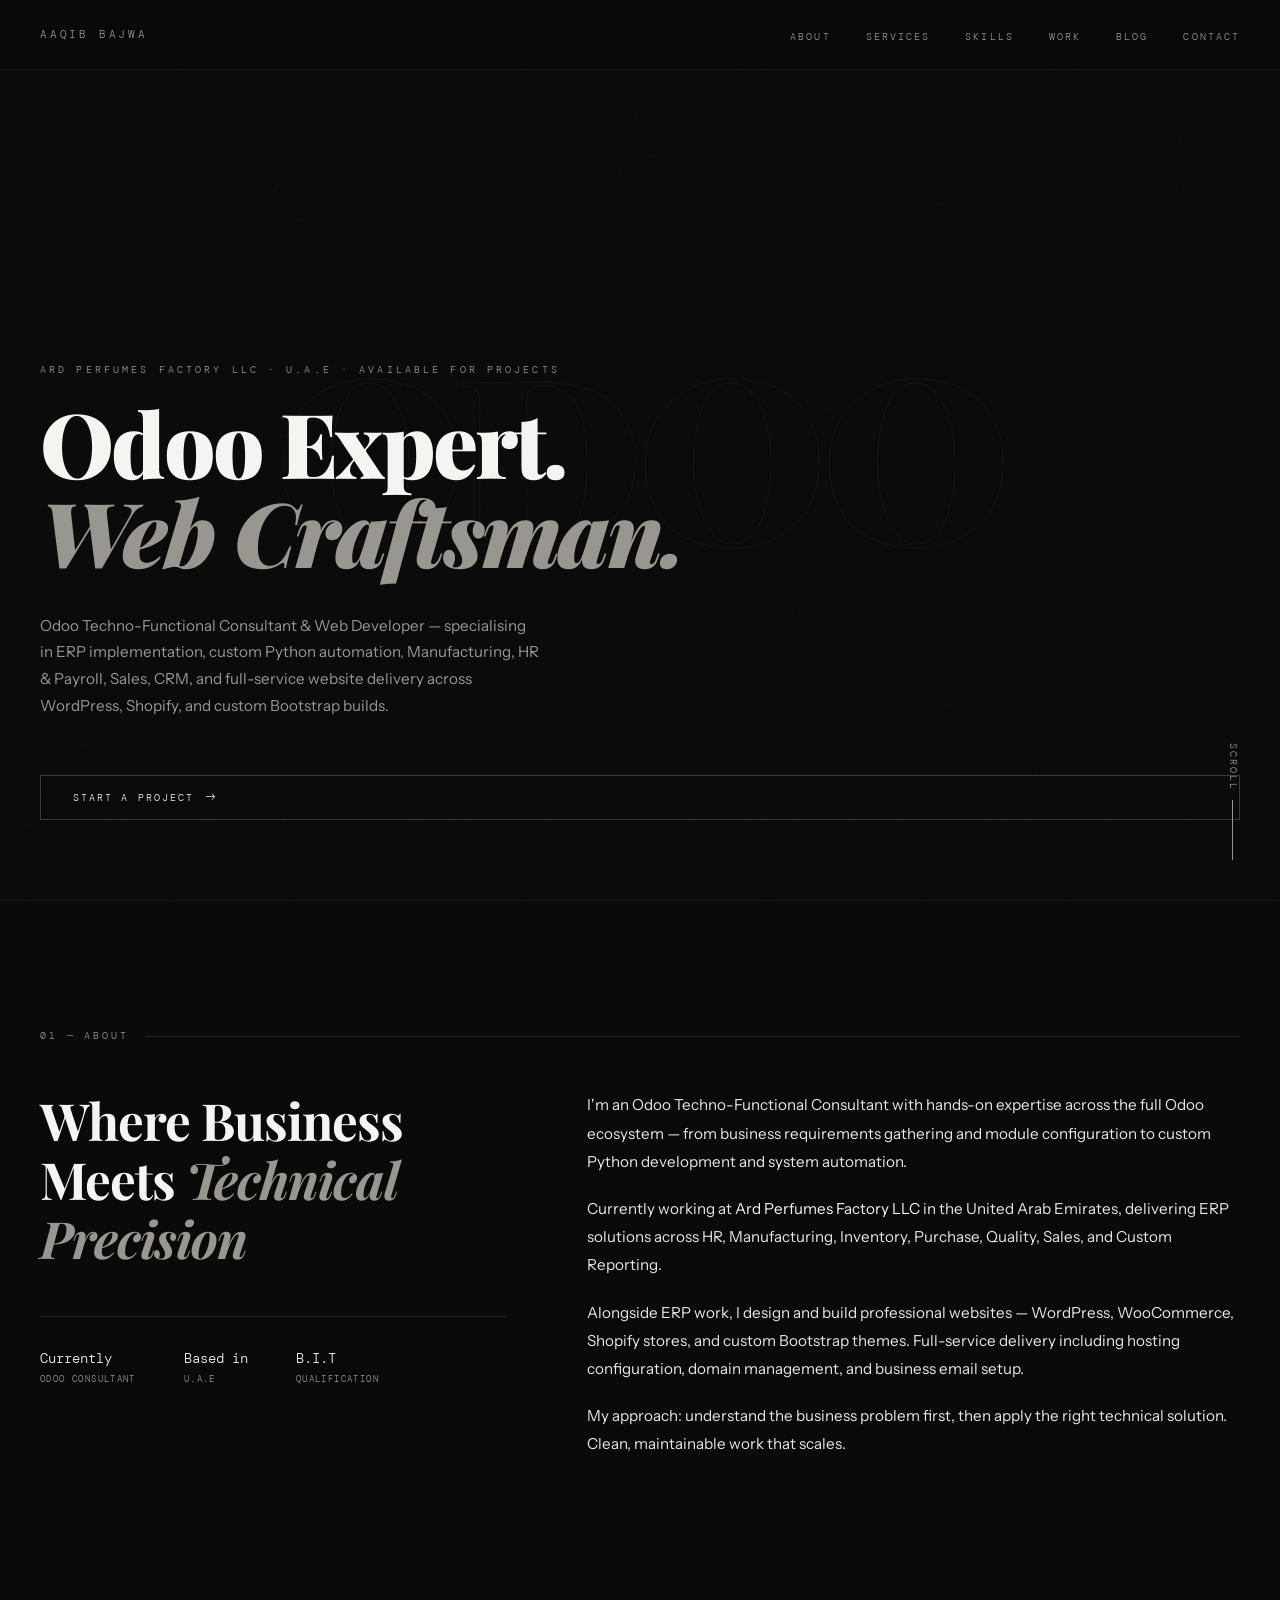
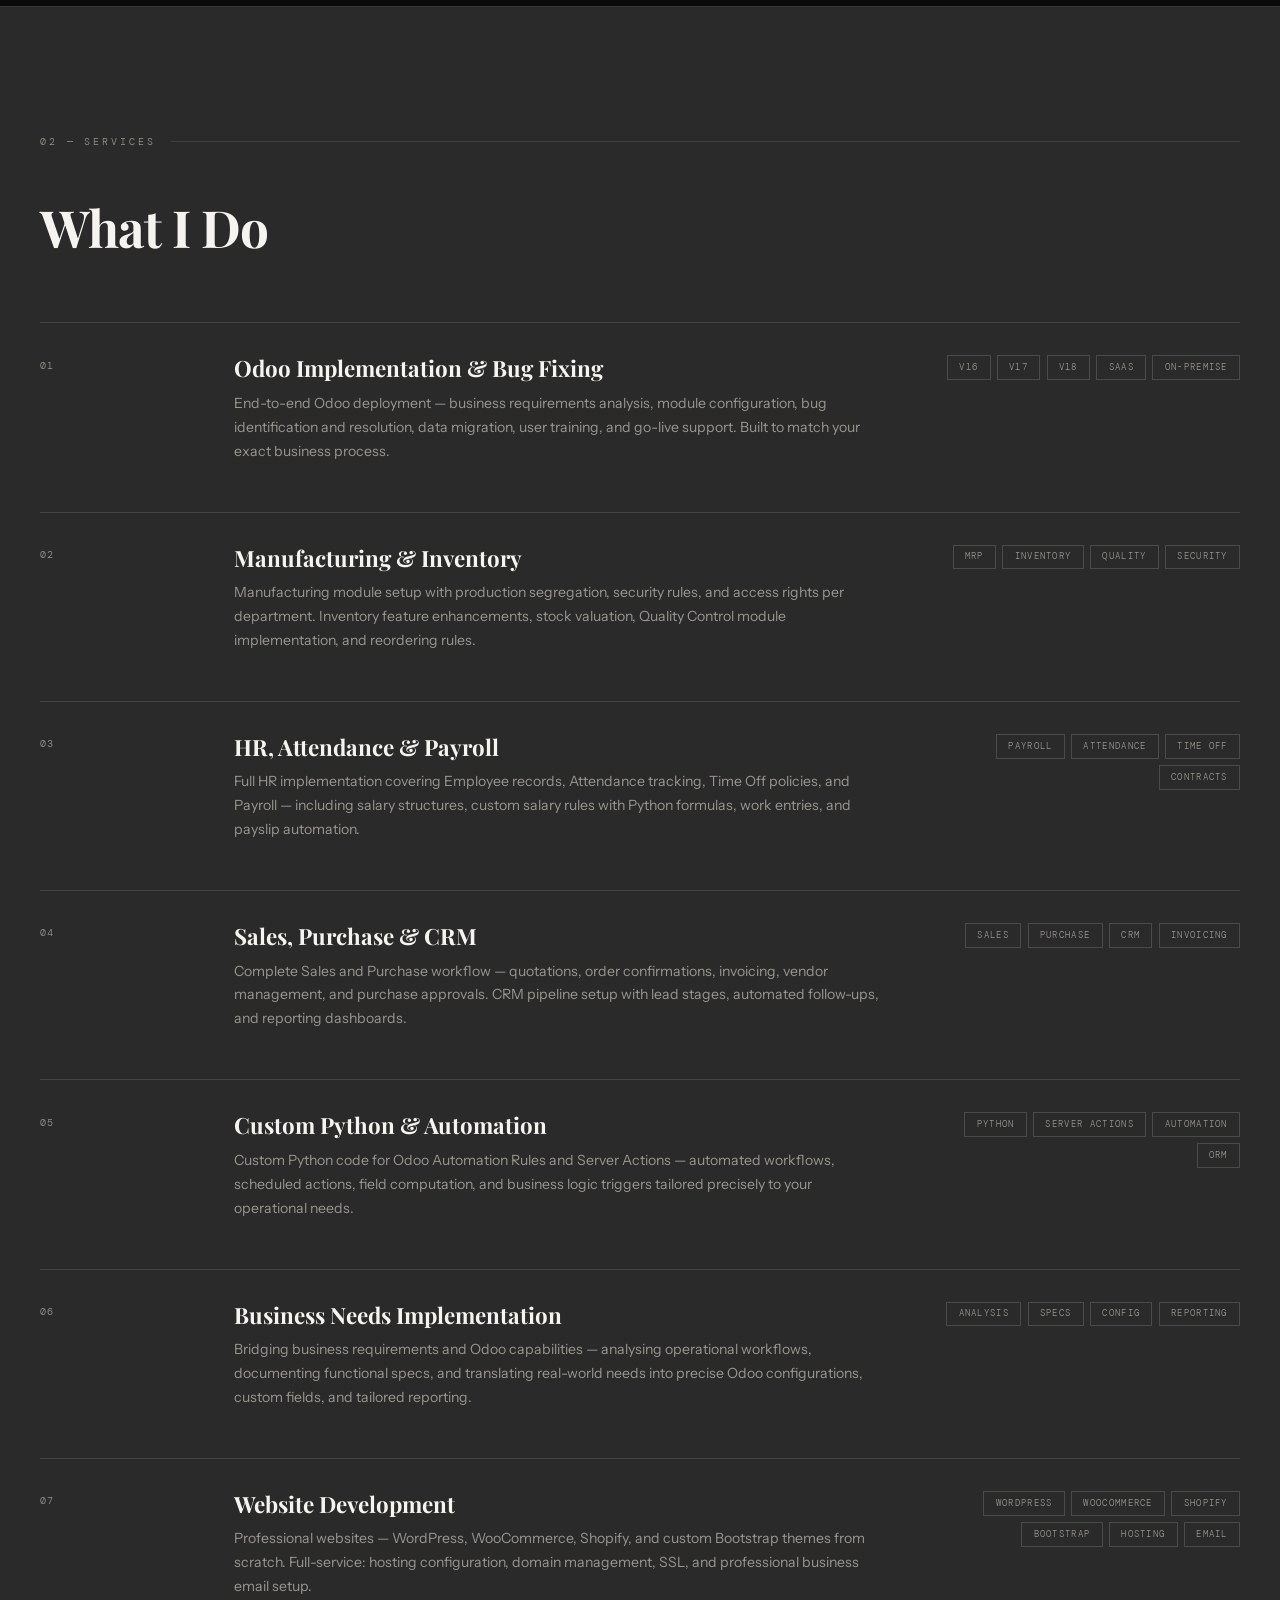
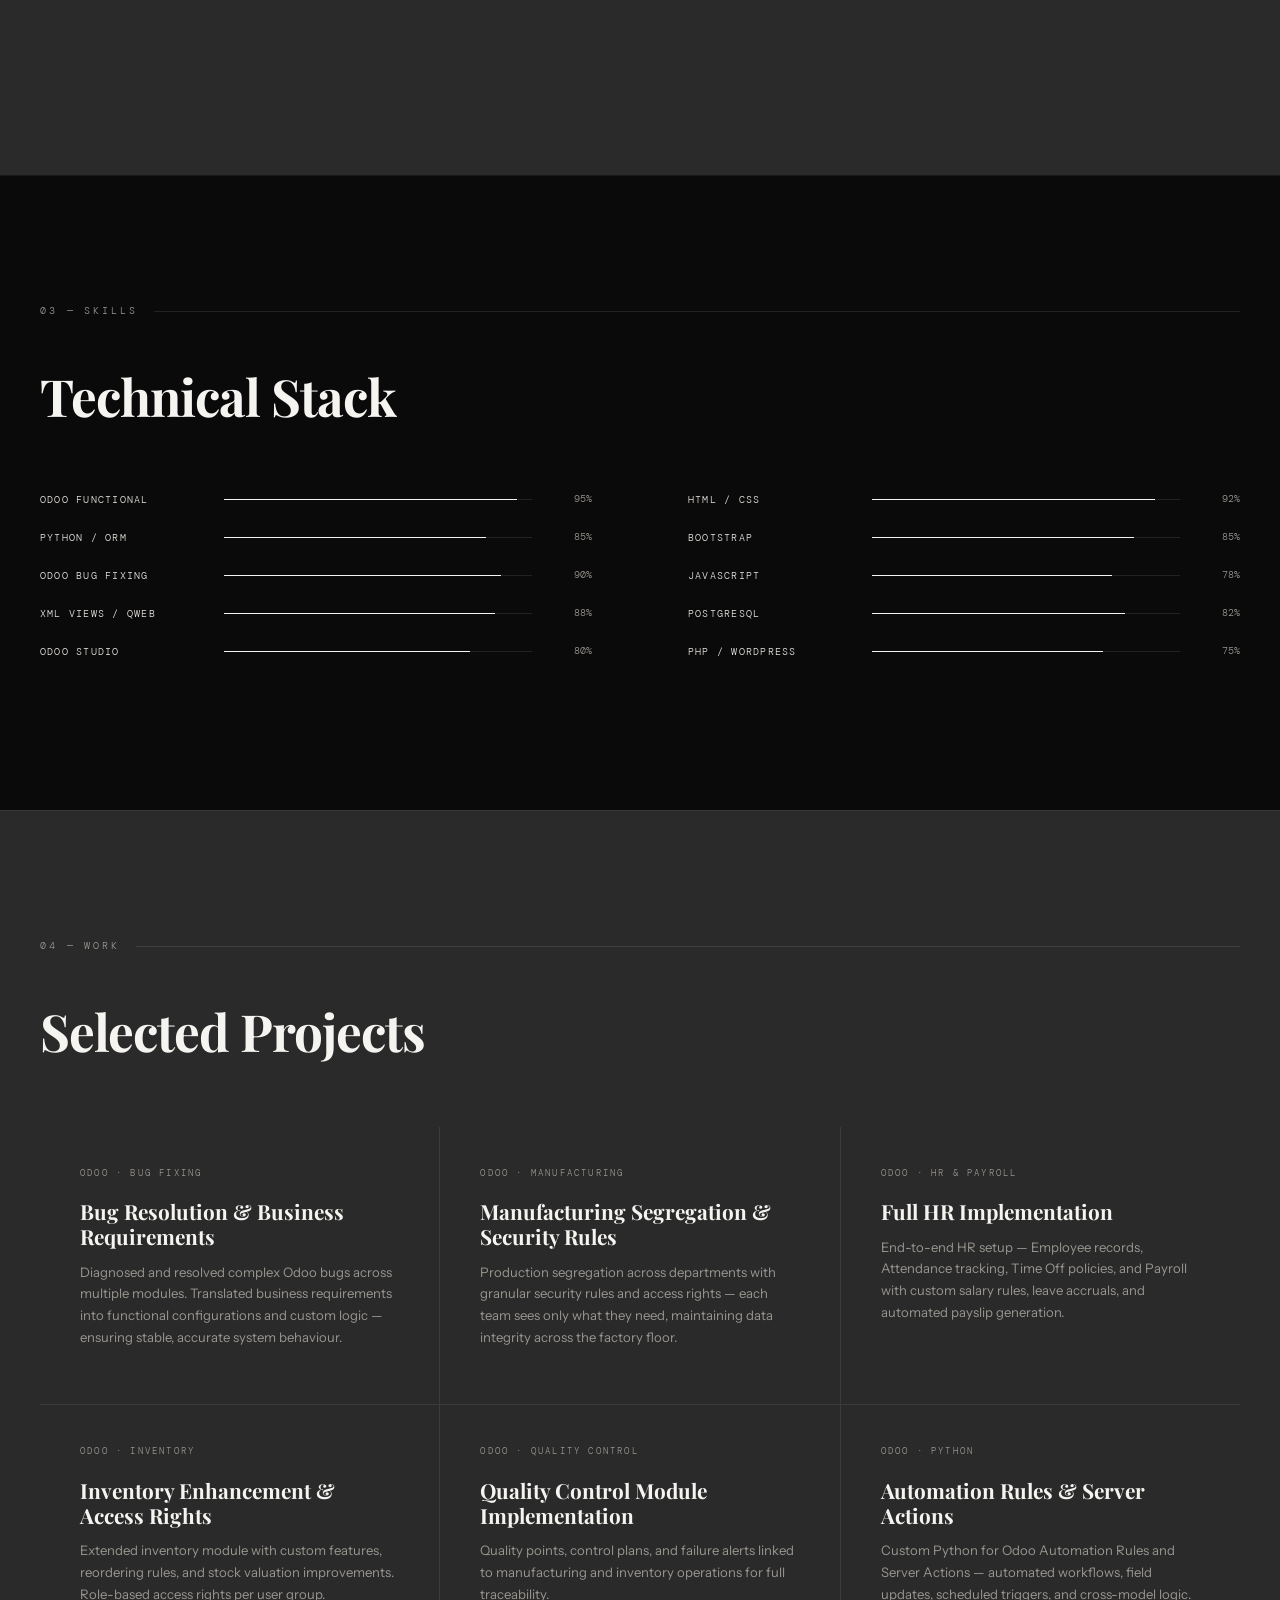
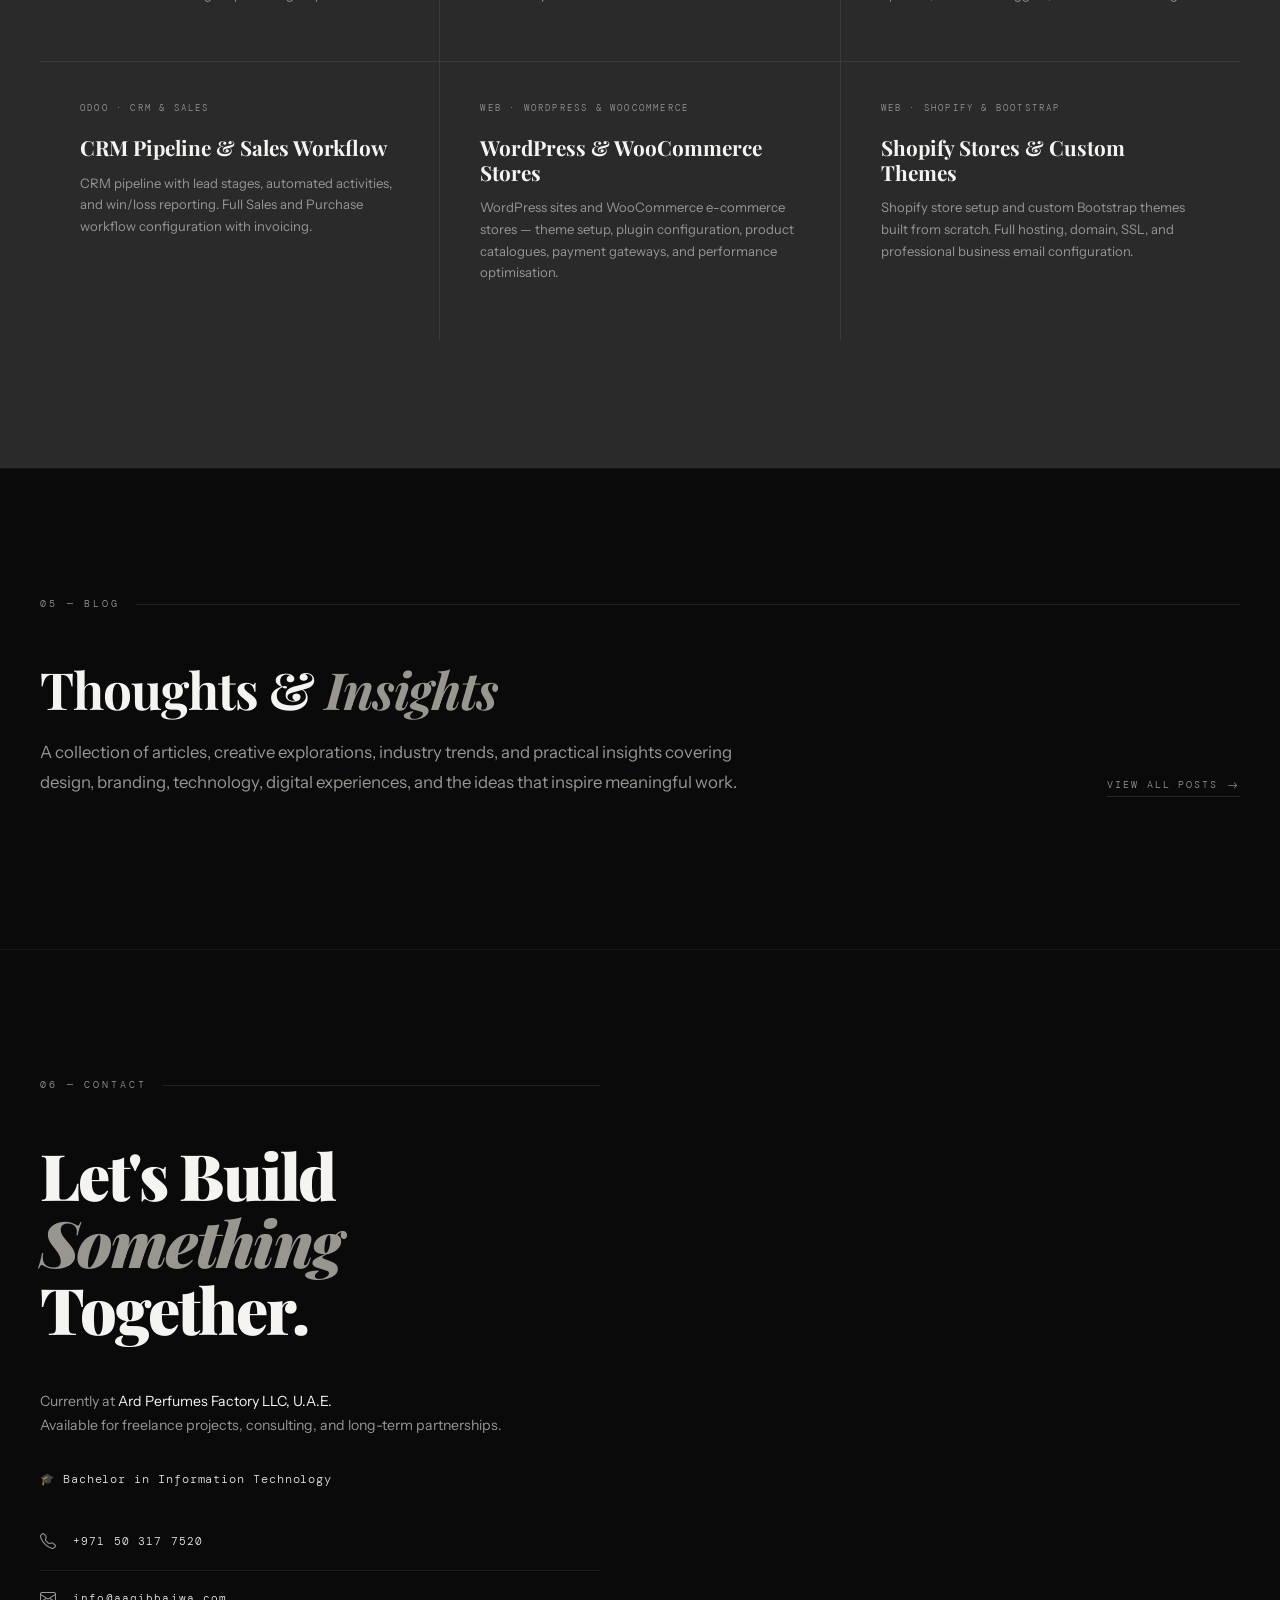
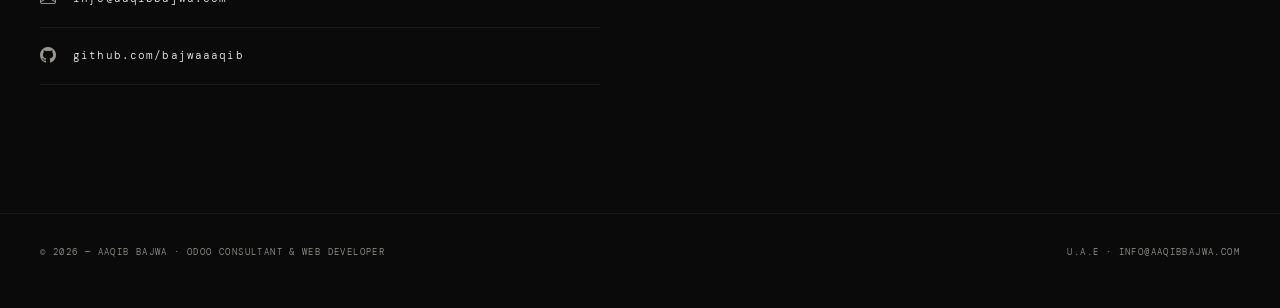
==== index.html @ cd893e42 "Update index.html" ====
<!DOCTYPE html>
<html lang="en">
<head>
  <meta charset="UTF-8" />
  <meta name="viewport" content="width=device-width, initial-scale=1.0"/>
  <title>Aaqib Bajwa — Odoo Consultant & Web Developer</title>
  <link href="https://cdn.jsdelivr.net/npm/bootstrap@5.3.2/dist/css/bootstrap.min.css" rel="stylesheet"/>
  <link href="https://fonts.googleapis.com/css2?family=Playfair+Display:ital,wght@0,400;0,700;0,900;1,400&family=DM+Mono:wght@300;400;500&family=Instrument+Sans:wght@300;400;500&display=swap" rel="stylesheet"/>
  <link href="https://cdn.jsdelivr.net/npm/bootstrap-icons@1.11.3/font/bootstrap-icons.min.css" rel="stylesheet"/>
  <style>
    :root {
      --black: #0a0a0a;
      --white: #f5f4f0;
      --gray-soft: #e8e6e1;
      --gray-mid: #999690;
      --gray-dark: #2a2a2a;
    }
    * { margin: 0; padding: 0; box-sizing: border-box; }
    html { scroll-behavior: smooth; }
    body {
      background-color: var(--black);
      color: var(--white);
      font-family: 'Instrument Sans', sans-serif;
      font-weight: 300;
      overflow-x: hidden;
    }
    body::before {
      content: '';
      position: fixed;
      inset: 0;
      background-image: url("data:image/svg+xml,%3Csvg viewBox='0 0 200 200' xmlns='http://www.w3.org/2000/svg'%3E%3Cfilter id='n'%3E%3CfeTurbulence type='fractalNoise' baseFrequency='0.9' numOctaves='4' stitchTiles='stitch'/%3E%3C/filter%3E%3Crect width='100%25' height='100%25' filter='url(%23n)' opacity='0.04'/%3E%3C/svg%3E");
      pointer-events: none;
      z-index: 0;
      opacity: 0.5;
    }

    /* NAV */
    nav {
      position: fixed; top: 0; left: 0; right: 0;
      z-index: 100;
      padding: 1.4rem 2.5rem;
      display: flex; justify-content: space-between; align-items: center;
      border-bottom: 1px solid rgba(255,255,255,0.06);
      background: rgba(10,10,10,0.88);
      backdrop-filter: blur(12px);
    }
    .nav-logo {
      font-family: 'DM Mono', monospace;
      font-size: 0.7rem; letter-spacing: 0.25em; text-transform: uppercase;
      color: var(--gray-mid); text-decoration: none;
    }
    .nav-links a {
      font-family: 'DM Mono', monospace;
      font-size: 0.65rem; letter-spacing: 0.2em; text-transform: uppercase;
      color: var(--gray-mid); text-decoration: none;
      margin-left: 2rem; transition: color 0.2s;
    }
    .nav-links a:hover { color: var(--white); }

    /* HERO */
    #hero {
      min-height: 100vh;
      display: flex; flex-direction: column; justify-content: flex-end;
      padding: 0 2.5rem 5rem;
      position: relative; overflow: hidden;
    }
    .hero-bg-text {
      position: absolute; top: 50%; left: 50%;
      transform: translate(-50%, -50%);
      font-family: 'Playfair Display', serif;
      font-size: clamp(8rem, 18vw, 22rem); font-weight: 900;
      color: transparent;
      -webkit-text-stroke: 1px rgba(255,255,255,0.04);
      white-space: nowrap; pointer-events: none; user-select: none;
      letter-spacing: -0.03em;
    }
    .hero-tag {
      font-family: 'DM Mono', monospace;
      font-size: 0.65rem; letter-spacing: 0.3em; text-transform: uppercase;
      color: var(--gray-mid); margin-bottom: 1.2rem;
      animation: fadeUp 0.8s ease both; animation-delay: 0.2s;
    }
    .hero-title {
      font-family: 'Playfair Display', serif;
      font-size: clamp(3rem, 7vw, 7rem); font-weight: 900;
      line-height: 1.0; letter-spacing: -0.03em; color: var(--white);
      animation: fadeUp 0.9s ease both; animation-delay: 0.35s;
    }
    .hero-title em { font-style: italic; color: var(--gray-mid); }
    .hero-sub {
      max-width: 500px; font-size: 0.95rem; font-weight: 300;
      line-height: 1.75; color: var(--gray-mid); margin-top: 1.8rem;
      animation: fadeUp 1s ease both; animation-delay: 0.5s;
    }
    .hero-cta {
      display: inline-flex; align-items: center; gap: 0.7rem;
      margin-top: 2.5rem; padding: 0.85rem 2rem;
      border: 1px solid rgba(255,255,255,0.2); color: var(--white);
      font-family: 'DM Mono', monospace;
      font-size: 0.65rem; letter-spacing: 0.2em; text-transform: uppercase;
      text-decoration: none; transition: background 0.25s, border-color 0.25s;
      animation: fadeUp 1.1s ease both; animation-delay: 0.65s;
    }
    .hero-cta:hover { background: var(--white); color: var(--black); border-color: var(--white); }
    .hero-scroll {
      position: absolute; bottom: 2.5rem; right: 2.5rem;
      font-family: 'DM Mono', monospace;
      font-size: 0.6rem; letter-spacing: 0.2em; text-transform: uppercase;
      color: var(--gray-mid); writing-mode: vertical-rl;
      display: flex; align-items: center; gap: 0.6rem;
    }
    .hero-scroll::after {
      content: ''; display: block; width: 1px; height: 60px;
      background: var(--gray-mid);
    }

    /* SECTIONS */
    section { position: relative; z-index: 1; }
    .section-label {
      font-family: 'DM Mono', monospace;
      font-size: 0.6rem; letter-spacing: 0.3em; text-transform: uppercase;
      color: var(--gray-mid); margin-bottom: 3rem;
      display: flex; align-items: center; gap: 1rem;
    }
    .section-label::after {
      content: ''; flex: 1; height: 1px;
      background: rgba(255,255,255,0.1);
    }

    /* ABOUT */
    #about { padding: 8rem 2.5rem; border-top: 1px solid rgba(255,255,255,0.06); }
    .about-grid {
      display: grid; grid-template-columns: 1fr 1.4fr;
      gap: 5rem; align-items: start;
    }
    .about-headline {
      font-family: 'Playfair Display', serif;
      font-size: clamp(2rem, 4vw, 3.5rem); font-weight: 700;
      line-height: 1.15; letter-spacing: -0.02em;
    }
    .about-headline em { font-style: italic; color: var(--gray-mid); }
    .about-body p {
      font-size: 0.95rem; line-height: 1.85;
      color: var(--gray-soft); margin-bottom: 1.2rem;
    }
    .stat-row {
      display: flex; gap: 3rem; margin-top: 3rem;
      padding-top: 2rem; border-top: 1px solid rgba(255,255,255,0.1);
    }
    .stat-item span:first-child {
      font-family: 'DM Mono', monospace;
      font-size: 0.85rem; display: block; line-height: 1.4;
      color: var(--white);
    }
    .stat-item span:last-child {
      font-family: 'DM Mono', monospace;
      font-size: 0.58rem; letter-spacing: 0.15em; text-transform: uppercase;
      color: var(--gray-mid); margin-top: 0.3rem; display: block;
    }

    /* SERVICES */
    #services {
      padding: 8rem 2.5rem; background: var(--gray-dark);
      border-top: 1px solid rgba(255,255,255,0.06);
    }
    .section-heading {
      font-family: 'Playfair Display', serif;
      font-size: clamp(2rem, 4vw, 3.2rem); font-weight: 700;
      margin-bottom: 4rem; letter-spacing: -0.02em;
    }
    .service-card {
      border-top: 1px solid rgba(255,255,255,0.12);
      padding: 2rem 0;
      display: grid; grid-template-columns: 0.5fr 2fr 1fr;
      gap: 2rem; align-items: start;
      transition: all 0.25s; cursor: default;
    }
    .service-card:hover {
      background: rgba(255,255,255,0.03);
      padding-left: 1rem; padding-right: 1rem;
      margin-left: -1rem; margin-right: -1rem;
    }
    .service-num {
      font-family: 'DM Mono', monospace;
      font-size: 0.65rem; color: var(--gray-mid);
      letter-spacing: 0.1em; padding-top: 0.15rem;
    }
    .service-title {
      font-family: 'Playfair Display', serif;
      font-size: 1.4rem; font-weight: 700; margin-bottom: 0.6rem;
    }
    .service-desc { font-size: 0.88rem; line-height: 1.7; color: var(--gray-mid); }
    .service-tags { display: flex; flex-wrap: wrap; gap: 0.4rem; justify-content: flex-end; }
    .tag {
      font-family: 'DM Mono', monospace;
      font-size: 0.55rem; letter-spacing: 0.15em; text-transform: uppercase;
      padding: 0.3rem 0.7rem; border: 1px solid rgba(255,255,255,0.15);
      color: var(--gray-mid);
    }

    /* SKILLS */
    #skills { padding: 8rem 2.5rem; border-top: 1px solid rgba(255,255,255,0.06); }
    .skill-bar-row {
      display: flex; align-items: center; gap: 1.5rem; margin-bottom: 1.4rem;
    }
    .skill-name {
      font-family: 'DM Mono', monospace;
      font-size: 0.65rem; letter-spacing: 0.12em; text-transform: uppercase;
      color: var(--gray-soft); min-width: 160px;
    }
    .skill-track {
      flex: 1; height: 1px; background: rgba(255,255,255,0.1); position: relative;
    }
    .skill-fill {
      position: absolute; top: 0; left: 0; height: 1px;
      background: var(--white);
      transition: width 1.5s cubic-bezier(0.19, 1, 0.22, 1); width: 0;
    }
    .skill-pct {
      font-family: 'DM Mono', monospace;
      font-size: 0.6rem; color: var(--gray-mid); min-width: 36px; text-align: right;
    }

    /* PORTFOLIO */
    #portfolio {
      padding: 8rem 2.5rem; background: var(--gray-dark);
      border-top: 1px solid rgba(255,255,255,0.06);
    }
    .project-grid {
      display: grid; grid-template-columns: repeat(3, 1fr);
      gap: 1px; background: rgba(255,255,255,0.08);
    }
    .project-card {
      background: var(--gray-dark); padding: 2.5rem; transition: background 0.25s;
    }
    .project-card:hover { background: #333; }
    .project-type {
      font-family: 'DM Mono', monospace;
      font-size: 0.55rem; letter-spacing: 0.25em; text-transform: uppercase;
      color: var(--gray-mid); margin-bottom: 1.2rem;
    }
    .project-name {
      font-family: 'Playfair Display', serif;
      font-size: 1.3rem; font-weight: 700; line-height: 1.2; margin-bottom: 0.8rem;
    }
    .project-desc { font-size: 0.82rem; line-height: 1.65; color: var(--gray-mid); }

    /* BLOG TEASER */
    #blog {
      padding: 8rem 2.5rem; border-top: 1px solid rgba(255,255,255,0.06);
    }
    .blog-teaser-grid {
      display: grid; grid-template-columns: repeat(3, 1fr);
      gap: 1px; background: rgba(255,255,255,0.08);
    }
    .blog-teaser-card {
      background: var(--black); padding: 2.5rem;
      text-decoration: none; display: block; transition: background 0.25s;
    }
    .blog-teaser-card:hover { background: #141414; }
    .btc-cat {
      font-family: 'DM Mono', monospace;
      font-size: 0.52rem; letter-spacing: 0.28em; text-transform: uppercase;
      color: var(--gray-mid); margin-bottom: 1.1rem; display: block;
    }
    .btc-title {
      font-family: 'Playfair Display', serif;
      font-size: 1.15rem; font-weight: 700; line-height: 1.3;
      color: var(--white); margin-bottom: 0.8rem; display: block;
    }
    .btc-excerpt {
      font-size: 0.82rem; line-height: 1.65; color: var(--gray-mid); display: block;
    }
    .btc-date {
      font-family: 'DM Mono', monospace;
      font-size: 0.52rem; letter-spacing: 0.12em; color: var(--gray-mid);
      display: block; margin-top: 1.5rem;
      border-top: 1px solid rgba(255,255,255,0.07); padding-top: 1rem;
    }
    .blog-all-link {
      display: inline-flex; align-items: center; gap: 0.6rem;
      font-family: 'DM Mono', monospace;
      font-size: 0.62rem; letter-spacing: 0.2em; text-transform: uppercase;
      color: var(--gray-mid); text-decoration: none;
      border-bottom: 1px solid rgba(255,255,255,0.12);
      padding-bottom: 0.2rem; transition: color 0.2s;
    }
    .blog-all-link:hover { color: var(--white); }

    /* CONTACT */
    #contact {
      padding: 8rem 2.5rem; border-top: 1px solid rgba(255,255,255,0.06);
      display: grid; grid-template-columns: 1fr 1fr; gap: 5rem; align-items: start;
    }
    .contact-heading {
      font-family: 'Playfair Display', serif;
      font-size: clamp(2.5rem, 5vw, 5rem); font-weight: 900;
      line-height: 1.05; letter-spacing: -0.03em;
    }
    .contact-heading em { font-style: italic; color: var(--gray-mid); }
    .contact-info p { font-size: 0.88rem; color: var(--gray-mid); line-height: 1.7; margin-bottom: 2rem; }
    .contact-link {
      display: flex; align-items: center; gap: 1rem;
      text-decoration: none; color: var(--white);
      font-family: 'DM Mono', monospace;
      font-size: 0.7rem; letter-spacing: 0.1em;
      border-bottom: 1px solid rgba(255,255,255,0.08);
      padding: 1rem 0; transition: color 0.2s;
    }
    .contact-link:hover { color: var(--gray-mid); }
    .contact-link i { color: var(--gray-mid); font-size: 1rem; }
    .contact-form .form-group { margin-bottom: 1.5rem; }
    .contact-form label {
      font-family: 'DM Mono', monospace;
      font-size: 0.6rem; letter-spacing: 0.2em; text-transform: uppercase;
      color: var(--gray-mid); display: block; margin-bottom: 0.5rem;
    }
    .contact-form input, .contact-form textarea {
      width: 100%; background: transparent;
      border: none; border-bottom: 1px solid rgba(255,255,255,0.15);
      color: var(--white); font-family: 'Instrument Sans', sans-serif;
      font-size: 0.95rem; padding: 0.6rem 0; outline: none; transition: border-color 0.2s;
    }
    .contact-form input:focus, .contact-form textarea:focus { border-bottom-color: var(--white); }
    .contact-form textarea { resize: none; height: 100px; }
    .contact-form button {
      margin-top: 1rem; padding: 0.9rem 2.5rem;
      background: var(--white); color: var(--black); border: none;
      font-family: 'DM Mono', monospace;
      font-size: 0.65rem; letter-spacing: 0.2em; text-transform: uppercase;
      cursor: pointer; transition: background 0.25s;
    }
    .contact-form button:hover { background: var(--gray-mid); }

    /* FOOTER */
    footer {
      padding: 2rem 2.5rem; border-top: 1px solid rgba(255,255,255,0.06);
      display: flex; justify-content: space-between; align-items: center;
      position: relative; z-index: 1;
    }
    footer p {
      font-family: 'DM Mono', monospace;
      font-size: 0.58rem; letter-spacing: 0.15em; text-transform: uppercase;
      color: var(--gray-mid);
    }

    /* ANIMATIONS */
    @keyframes fadeUp {
      from { opacity: 0; transform: translateY(24px); }
      to   { opacity: 1; transform: translateY(0); }
    }
    .reveal {
      opacity: 0; transform: translateY(30px);
      transition: opacity 0.7s ease, transform 0.7s ease;
    }
    .reveal.visible { opacity: 1; transform: none; }

    /* RESPONSIVE */
    @media (max-width: 768px) {
      nav { padding: 1.2rem 1.5rem; }
     
      #hero { padding: 0 1.5rem 4rem; }
      .hero-bg-text { font-size: 5rem; }
      .about-grid, #contact { grid-template-columns: 1fr; gap: 3rem; }
      .service-card { grid-template-columns: auto 1fr; }
      .service-tags { display: none; }
      .project-grid, .blog-teaser-grid { grid-template-columns: 1fr; }
      #about, #services, #skills, #portfolio, #blog { padding: 5rem 1.5rem; }
      footer { flex-direction: column; gap: 0.5rem; padding: 1.5rem; }
    }

    .menu-toggle {
  display: none;
  background: none;
  border: none;
  color: var(--white);
  font-size: 1.8rem;
  cursor: pointer;
}

@media (max-width: 768px) {

  .menu-toggle {
    display: block;
  }

  .nav-links {
    position: absolute;
    top: 100%;
    left: 0;
    right: 0;
    display: none;
    flex-direction: column;
    background: rgba(10,10,10,0.98);
    backdrop-filter: blur(12px);
    border-bottom: 1px solid rgba(255,255,255,0.08);
    padding: 1rem 0;
  }

  .nav-links.active {
    display: flex;
  }

  .nav-links a {
    margin: 0;
    padding: 1rem 1.5rem;
    display: block;
  }

  .nav-links a:hover {
    background: rgba(255,255,255,0.04);
  }
}
  </style>
</head>
<body>

<nav>
  <a href="index.html" class="nav-logo">Aaqib Bajwa</a>

  <!-- Mobile Menu Button -->
  <button class="menu-toggle" id="menuToggle">
    <i class="bi bi-list"></i>
  </button>

  <!-- Navigation Links -->
  <div class="nav-links" id="navLinks">
    <a href="#about">About</a>
    <a href="#services">Services</a>
    <a href="#skills">Skills</a>
    <a href="#portfolio">Work</a>
    <a href="#blog">Blog</a>
    <a href="#contact">Contact</a>
  </div>
</nav>

  

<!-- HERO -->
<section id="hero">
  <div class="hero-bg-text">ODOO</div>
  <p class="hero-tag">Ard Perfumes Factory LLC · U.A.E · Available for Projects</p>
  <h1 class="hero-title">
    Odoo Expert.<br>
    <em>Web Craftsman.</em>
  </h1>
  <p class="hero-sub">
    Odoo Techno-Functional Consultant & Web Developer — specialising in ERP implementation, custom Python automation, Manufacturing, HR & Payroll, Sales, CRM, and full-service website delivery across WordPress, Shopify, and custom Bootstrap builds.
  </p>
  <a href="#contact" class="hero-cta">Start a Project <i class="bi bi-arrow-right"></i></a>
  <span class="hero-scroll">Scroll</span>
</section>

<!-- ABOUT -->
<section id="about">
  <div class="section-label">01 — About</div>
  <div class="about-grid">
    <div>
      <h2 class="about-headline">Where Business Meets <em>Technical Precision</em></h2>
      <div class="stat-row">
        <div class="stat-item">
          <span>Currently</span>
          <span>Odoo Consultant</span>
        </div>
        <div class="stat-item">
          <span>Based in</span>
          <span>U.A.E</span>
        </div>
        <div class="stat-item">
          <span>B.I.T</span>
          <span>Qualification</span>
        </div>
      </div>
    </div>
    <div class="about-body">
      <p>I'm an Odoo Techno-Functional Consultant with hands-on expertise across the full Odoo ecosystem — from business requirements gathering and module configuration to custom Python development and system automation.</p>
      <p>Currently working at <strong style="color:var(--white);">Ard Perfumes Factory LLC</strong> in the United Arab Emirates, delivering ERP solutions across HR, Manufacturing, Inventory, Purchase, Quality, Sales, and Custom Reporting.</p>
      <p>Alongside ERP work, I design and build professional websites — WordPress, WooCommerce, Shopify stores, and custom Bootstrap themes. Full-service delivery including hosting configuration, domain management, and business email setup.</p>
      <p>My approach: understand the business problem first, then apply the right technical solution. Clean, maintainable work that scales.</p>
    </div>
  </div>
</section>

<!-- SERVICES -->
<section id="services">
  <div class="section-label">02 — Services</div>
  <h2 class="section-heading reveal">What I Do</h2>

  <div class="service-card reveal">
    <span class="service-num">01</span>
    <div>
      <h3 class="service-title">Odoo Implementation & Bug Fixing</h3>
      <p class="service-desc">End-to-end Odoo deployment — business requirements analysis, module configuration, bug identification and resolution, data migration, user training, and go-live support. Built to match your exact business process.</p>
    </div>
    <div class="service-tags">
      <span class="tag">v16</span><span class="tag">v17</span><span class="tag">v18</span>
      <span class="tag">SaaS</span><span class="tag">On-premise</span>
    </div>
  </div>

  <div class="service-card reveal">
    <span class="service-num">02</span>
    <div>
      <h3 class="service-title">Manufacturing & Inventory</h3>
      <p class="service-desc">Manufacturing module setup with production segregation, security rules, and access rights per department. Inventory feature enhancements, stock valuation, Quality Control module implementation, and reordering rules.</p>
    </div>
    <div class="service-tags">
      <span class="tag">MRP</span><span class="tag">Inventory</span>
      <span class="tag">Quality</span><span class="tag">Security</span>
    </div>
  </div>

  <div class="service-card reveal">
    <span class="service-num">03</span>
    <div>
      <h3 class="service-title">HR, Attendance & Payroll</h3>
      <p class="service-desc">Full HR implementation covering Employee records, Attendance tracking, Time Off policies, and Payroll — including salary structures, custom salary rules with Python formulas, work entries, and payslip automation.</p>
    </div>
    <div class="service-tags">
      <span class="tag">Payroll</span><span class="tag">Attendance</span>
      <span class="tag">Time Off</span><span class="tag">Contracts</span>
    </div>
  </div>

  <div class="service-card reveal">
    <span class="service-num">04</span>
    <div>
      <h3 class="service-title">Sales, Purchase & CRM</h3>
      <p class="service-desc">Complete Sales and Purchase workflow — quotations, order confirmations, invoicing, vendor management, and purchase approvals. CRM pipeline setup with lead stages, automated follow-ups, and reporting dashboards.</p>
    </div>
    <div class="service-tags">
      <span class="tag">Sales</span><span class="tag">Purchase</span>
      <span class="tag">CRM</span><span class="tag">Invoicing</span>
    </div>
  </div>

  <div class="service-card reveal">
    <span class="service-num">05</span>
    <div>
      <h3 class="service-title">Custom Python & Automation</h3>
      <p class="service-desc">Custom Python code for Odoo Automation Rules and Server Actions — automated workflows, scheduled actions, field computation, and business logic triggers tailored precisely to your operational needs.</p>
    </div>
    <div class="service-tags">
      <span class="tag">Python</span><span class="tag">Server Actions</span>
      <span class="tag">Automation</span><span class="tag">ORM</span>
    </div>
  </div>

  <div class="service-card reveal">
    <span class="service-num">06</span>
    <div>
      <h3 class="service-title">Business Needs Implementation</h3>
      <p class="service-desc">Bridging business requirements and Odoo capabilities — analysing operational workflows, documenting functional specs, and translating real-world needs into precise Odoo configurations, custom fields, and tailored reporting.</p>
    </div>
    <div class="service-tags">
      <span class="tag">Analysis</span><span class="tag">Specs</span>
      <span class="tag">Config</span><span class="tag">Reporting</span>
    </div>
  </div>

  <div class="service-card reveal">
    <span class="service-num">07</span>
    <div>
      <h3 class="service-title">Website Development</h3>
      <p class="service-desc">Professional websites — WordPress, WooCommerce, Shopify, and custom Bootstrap themes from scratch. Full-service: hosting configuration, domain management, SSL, and professional business email setup.</p>
    </div>
    <div class="service-tags">
      <span class="tag">WordPress</span><span class="tag">WooCommerce</span>
      <span class="tag">Shopify</span><span class="tag">Bootstrap</span>
      <span class="tag">Hosting</span><span class="tag">Email</span>
    </div>
  </div>
</section>

<!-- SKILLS -->
<section id="skills">
  <div class="section-label">03 — Skills</div>
  <h2 class="section-heading reveal">Technical Stack</h2>
  <div class="row">
    <div class="col-md-6 pe-md-5">
      <div class="skill-bar-row reveal" data-pct="95"><span class="skill-name">Odoo Functional</span><div class="skill-track"><div class="skill-fill"></div></div><span class="skill-pct">95%</span></div>
      <div class="skill-bar-row reveal" data-pct="85"><span class="skill-name">Python / ORM</span><div class="skill-track"><div class="skill-fill"></div></div><span class="skill-pct">85%</span></div>
      <div class="skill-bar-row reveal" data-pct="90"><span class="skill-name">Odoo Bug Fixing</span><div class="skill-track"><div class="skill-fill"></div></div><span class="skill-pct">90%</span></div>
      <div class="skill-bar-row reveal" data-pct="88"><span class="skill-name">XML Views / QWeb</span><div class="skill-track"><div class="skill-fill"></div></div><span class="skill-pct">88%</span></div>
      <div class="skill-bar-row reveal" data-pct="80"><span class="skill-name">Odoo Studio</span><div class="skill-track"><div class="skill-fill"></div></div><span class="skill-pct">80%</span></div>
    </div>
    <div class="col-md-6 ps-md-5 mt-4 mt-md-0">
      <div class="skill-bar-row reveal" data-pct="92"><span class="skill-name">HTML / CSS</span><div class="skill-track"><div class="skill-fill"></div></div><span class="skill-pct">92%</span></div>
      <div class="skill-bar-row reveal" data-pct="85"><span class="skill-name">Bootstrap</span><div class="skill-track"><div class="skill-fill"></div></div><span class="skill-pct">85%</span></div>
      <div class="skill-bar-row reveal" data-pct="78"><span class="skill-name">JavaScript</span><div class="skill-track"><div class="skill-fill"></div></div><span class="skill-pct">78%</span></div>
      <div class="skill-bar-row reveal" data-pct="82"><span class="skill-name">PostgreSQL</span><div class="skill-track"><div class="skill-fill"></div></div><span class="skill-pct">82%</span></div>
      <div class="skill-bar-row reveal" data-pct="75"><span class="skill-name">PHP / WordPress</span><div class="skill-track"><div class="skill-fill"></div></div><span class="skill-pct">75%</span></div>
    </div>
  </div>
</section>

<!-- PORTFOLIO -->
<section id="portfolio">
  <div class="section-label">04 — Work</div>
  <h2 class="section-heading reveal">Selected Projects</h2>
  <div class="project-grid">
    <div class="project-card reveal">
      <p class="project-type">Odoo · Bug Fixing</p>
      <h3 class="project-name">Bug Resolution & Business Requirements</h3>
      <p class="project-desc">Diagnosed and resolved complex Odoo bugs across multiple modules. Translated business requirements into functional configurations and custom logic — ensuring stable, accurate system behaviour.</p>
    </div>
    <div class="project-card reveal">
      <p class="project-type">Odoo · Manufacturing</p>
      <h3 class="project-name">Manufacturing Segregation & Security Rules</h3>
      <p class="project-desc">Production segregation across departments with granular security rules and access rights — each team sees only what they need, maintaining data integrity across the factory floor.</p>
    </div>
    <div class="project-card reveal">
      <p class="project-type">Odoo · HR & Payroll</p>
      <h3 class="project-name">Full HR Implementation</h3>
      <p class="project-desc">End-to-end HR setup — Employee records, Attendance tracking, Time Off policies, and Payroll with custom salary rules, leave accruals, and automated payslip generation.</p>
    </div>
    <div class="project-card reveal">
      <p class="project-type">Odoo · Inventory</p>
      <h3 class="project-name">Inventory Enhancement & Access Rights</h3>
      <p class="project-desc">Extended inventory module with custom features, reordering rules, and stock valuation improvements. Role-based access rights per user group.</p>
    </div>
    <div class="project-card reveal">
      <p class="project-type">Odoo · Quality Control</p>
      <h3 class="project-name">Quality Control Module Implementation</h3>
      <p class="project-desc">Quality points, control plans, and failure alerts linked to manufacturing and inventory operations for full traceability.</p>
    </div>
    <div class="project-card reveal">
      <p class="project-type">Odoo · Python</p>
      <h3 class="project-name">Automation Rules & Server Actions</h3>
      <p class="project-desc">Custom Python for Odoo Automation Rules and Server Actions — automated workflows, field updates, scheduled triggers, and cross-model logic.</p>
    </div>
    <div class="project-card reveal">
      <p class="project-type">Odoo · CRM & Sales</p>
      <h3 class="project-name">CRM Pipeline & Sales Workflow</h3>
      <p class="project-desc">CRM pipeline with lead stages, automated activities, and win/loss reporting. Full Sales and Purchase workflow configuration with invoicing.</p>
    </div>
    <div class="project-card reveal">
      <p class="project-type">Web · WordPress & WooCommerce</p>
      <h3 class="project-name">WordPress & WooCommerce Stores</h3>
      <p class="project-desc">WordPress sites and WooCommerce e-commerce stores — theme setup, plugin configuration, product catalogues, payment gateways, and performance optimisation.</p>
    </div>
    <div class="project-card reveal">
      <p class="project-type">Web · Shopify & Bootstrap</p>
      <h3 class="project-name">Shopify Stores & Custom Themes</h3>
      <p class="project-desc">Shopify store setup and custom Bootstrap themes built from scratch. Full hosting, domain, SSL, and professional business email configuration.</p>
    </div>
  </div>
</section>

<!-- BLOG TEASER -->
<section id="blog">
    <div class="section-label">05 — Blog</div>

    <div style="display:flex;justify-content:space-between;align-items:flex-end;gap:2rem;flex-wrap:wrap;margin-bottom:1.5rem;">
        <div style="max-width:700px;">
            <h2 class="section-heading reveal" style="margin-bottom:1rem;">
                Thoughts &amp;
                <em style="font-style:italic;color:var(--gray-mid);">Insights</em>
            </h2>

            <p class="reveal" style="margin:0;color:var(--gray-mid);font-size:1.05rem;line-height:1.8;">
                A collection of articles, creative explorations, industry trends, and
                practical insights covering design, branding, technology, digital
                experiences, and the ideas that inspire meaningful work.
            </p>
        </div>

        <a href="blog.html" class="blog-all-link reveal">
            View All Posts <i class="bi bi-arrow-right"></i>
        </a>
    </div>
</section>

<!-- CONTACT -->
<section id="contact">
  <div>
    <div class="section-label">06 — Contact</div>
    <h2 class="contact-heading reveal">Let's Build<br><em>Something</em><br>Together.</h2>
    <div class="contact-info reveal" style="margin-top:3rem;">
      <p>Currently at <strong style="color:var(--white);">Ard Perfumes Factory LLC, U.A.E.</strong><br>Available for freelance projects, consulting, and long-term partnerships.</p>
      <p style="font-family:'DM Mono',monospace;font-size:0.72rem;letter-spacing:0.08em;color:var(--gray-soft);margin-bottom:1.5rem;">🎓 Bachelor in Information Technology</p>
      <a href="tel:+971503177520" class="contact-link"><i class="bi bi-telephone"></i> +971 50 317 7520</a>
      <a href="mailto:info@aaqibbajwa.com" class="contact-link"><i class="bi bi-envelope"></i> info@aaqibbajwa.com</a>
      <a href="https://github.com/bajwaaaqib" target="_blank" class="contact-link"><i class="bi bi-github"></i> github.com/bajwaaaqib</a>
    </div>
  </div>

</section>

<footer>
  <p>© 2026 — Aaqib Bajwa · Odoo Consultant & Web Developer</p>
  <p>U.A.E · info@aaqibbajwa.com</p>
</footer>

<script src="https://cdn.jsdelivr.net/npm/bootstrap@5.3.2/dist/js/bootstrap.bundle.min.js"></script>
<script>
  const reveals = document.querySelectorAll('.reveal');
  const observer = new IntersectionObserver((entries) => {
    entries.forEach((entry, i) => {
      if (entry.isIntersecting) {
        setTimeout(() => {
          entry.target.classList.add('visible');
          const fill = entry.target.querySelector('.skill-fill');
          const pct  = entry.target.getAttribute('data-pct');
          if (fill && pct) fill.style.width = pct + '%';
        }, i * 60);
        observer.unobserve(entry.target);
      }
    });
  }, { threshold: 0.15 });
  reveals.forEach(el => observer.observe(el));

  const sections = document.querySelectorAll('section[id]');
  const navLinks = document.querySelectorAll('.nav-links a');
  window.addEventListener('scroll', () => {
    let current = '';
    sections.forEach(sec => {
      if (window.scrollY >= sec.offsetTop - 120) current = sec.getAttribute('id');
    });
    navLinks.forEach(a => {
      a.style.color = a.getAttribute('href') === '#' + current ? '#f5f4f0' : '';
    });
  });

  const menuToggle = document.getElementById('menuToggle');
const navMenu = document.getElementById('navLinks');

menuToggle.addEventListener('click', () => {
  navMenu.classList.toggle('active');
});

// Close menu when a link is clicked
document.querySelectorAll('#navLinks a').forEach(link => {
  link.addEventListener('click', () => {
    navMenu.classList.remove('active');
  });
});
</script>
</body>
</html>
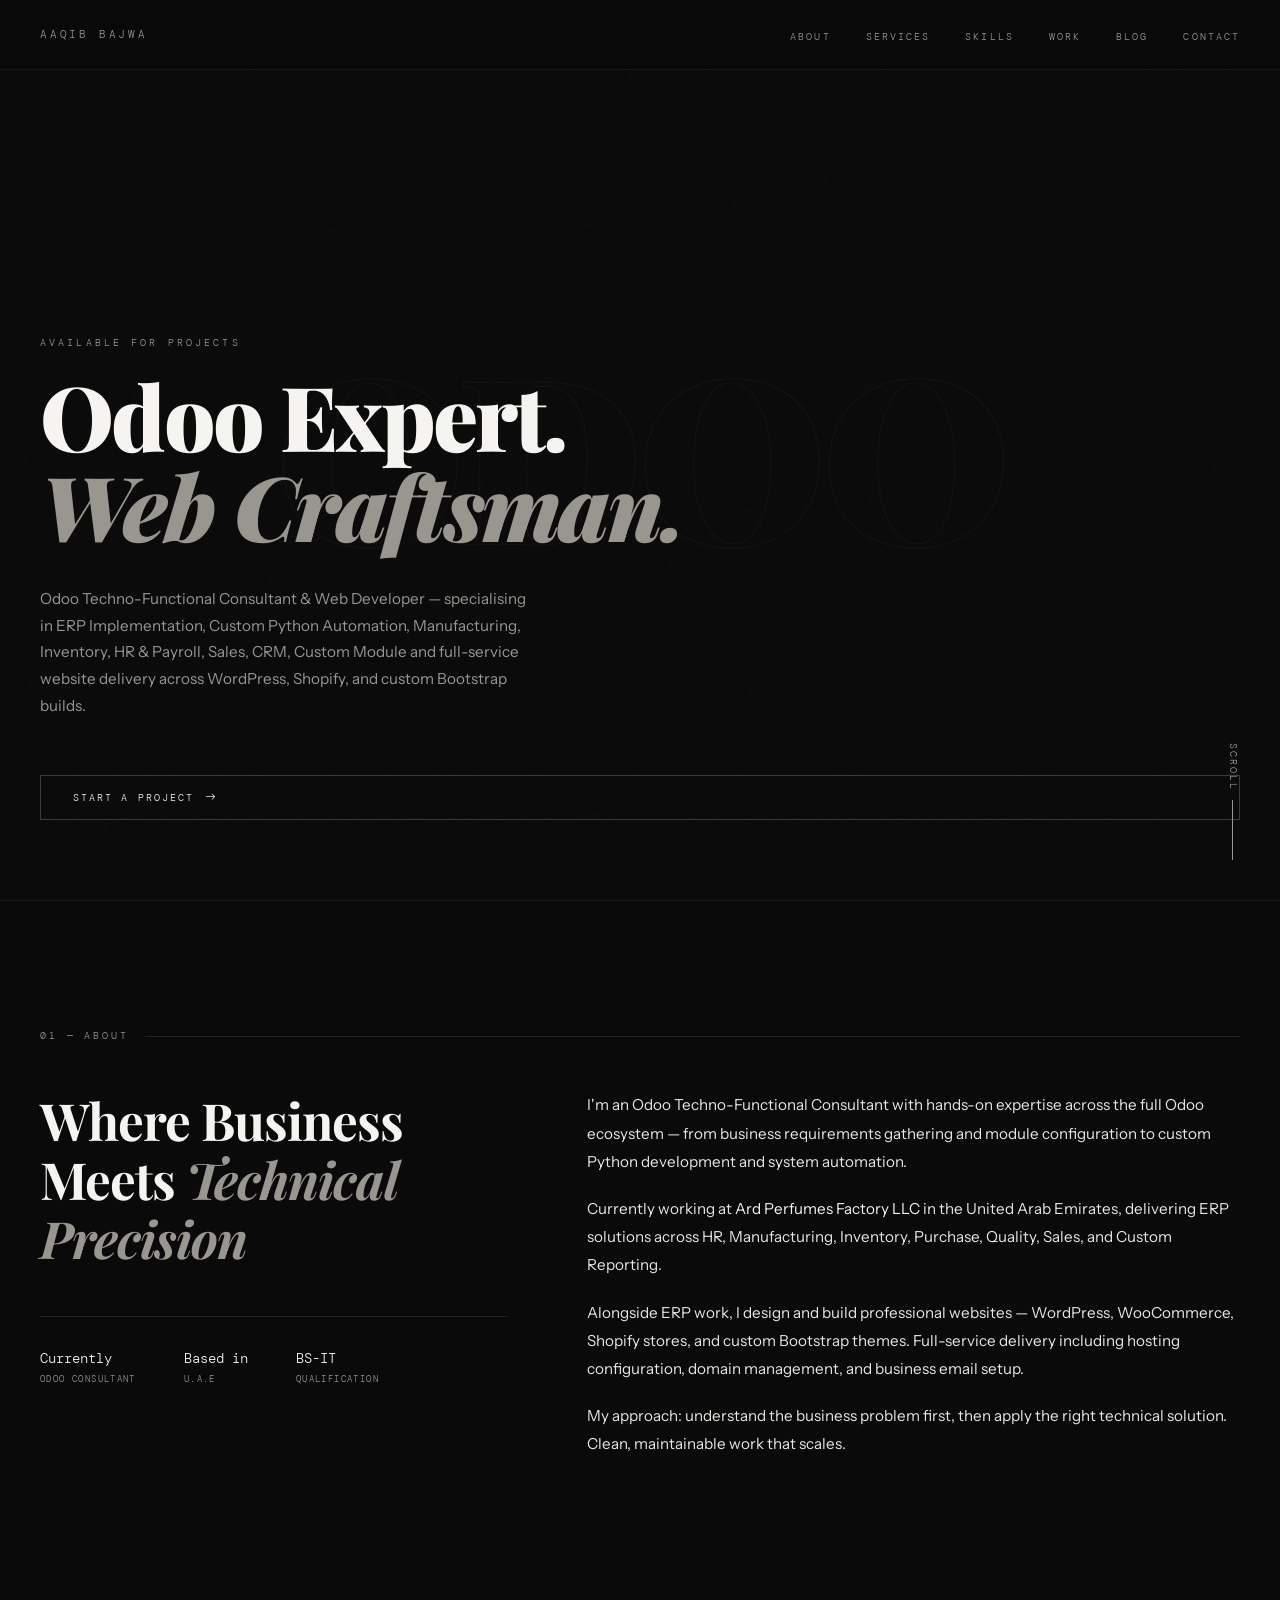
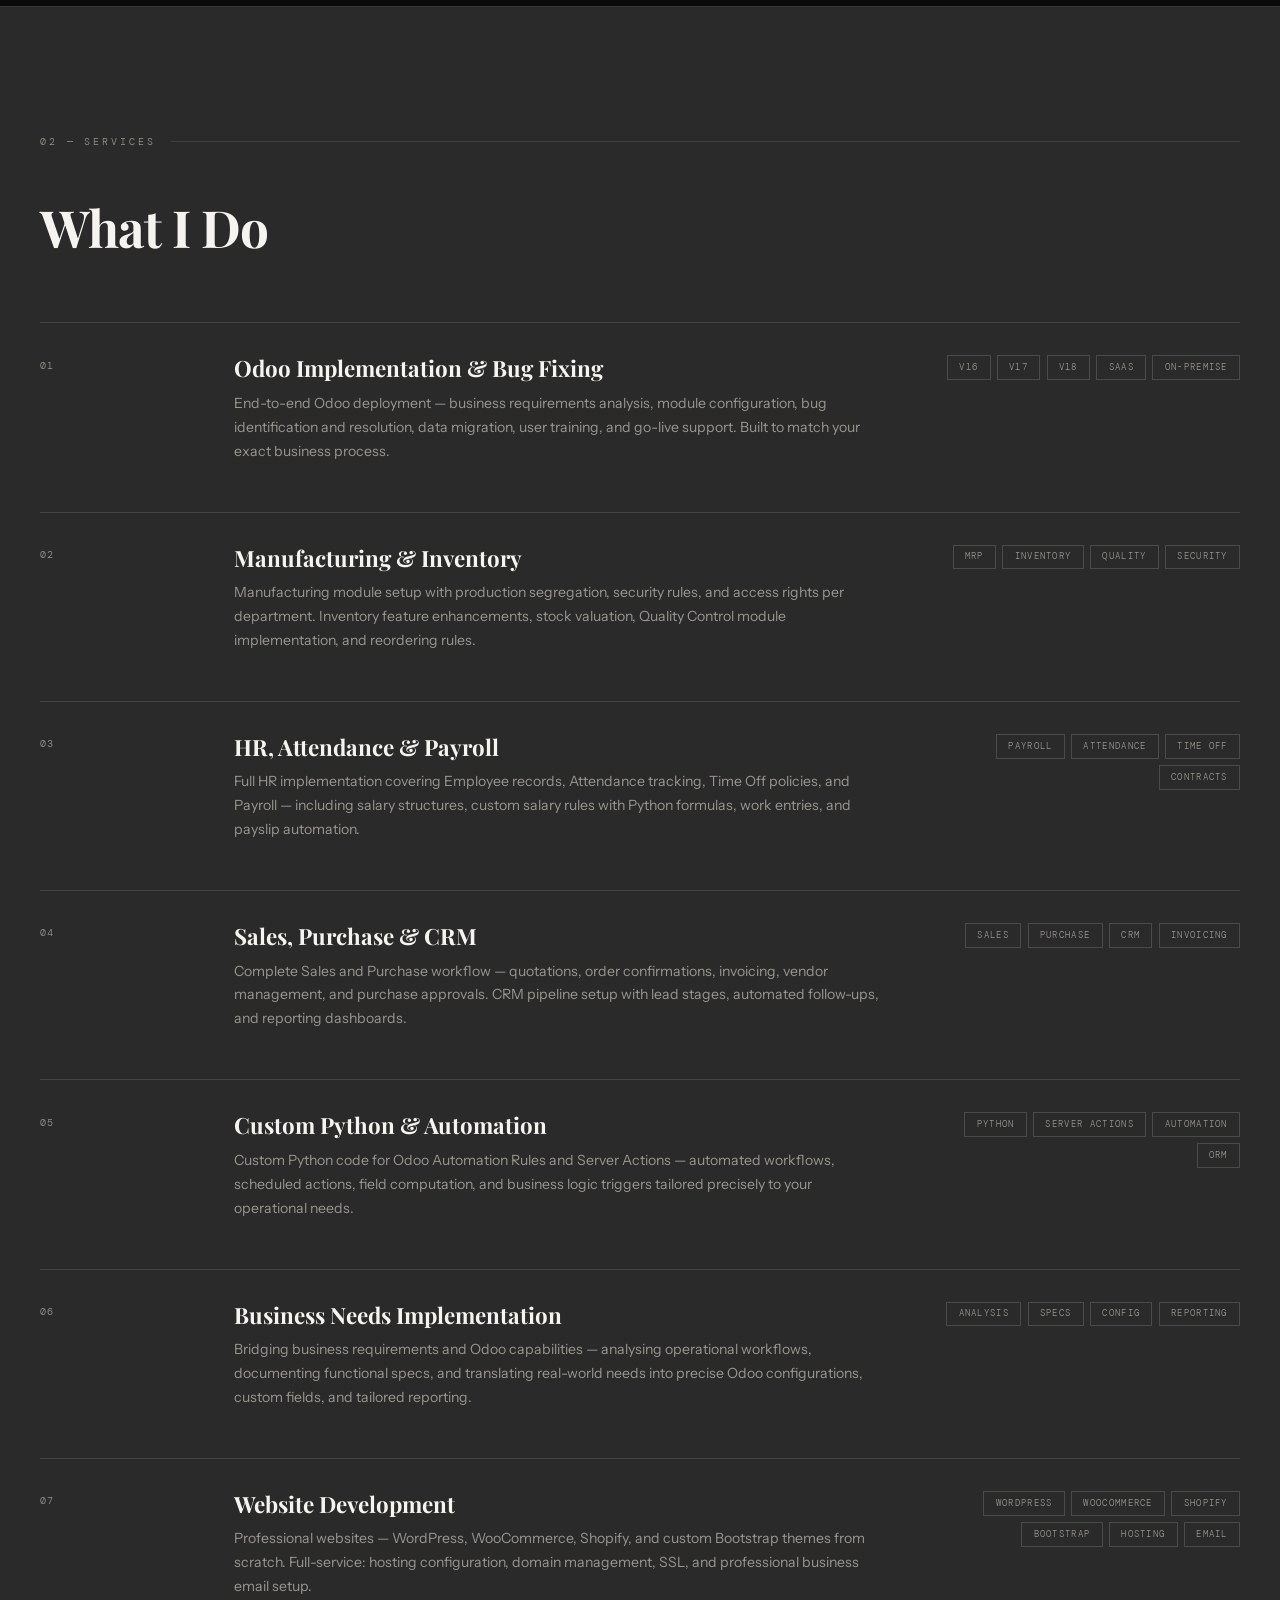
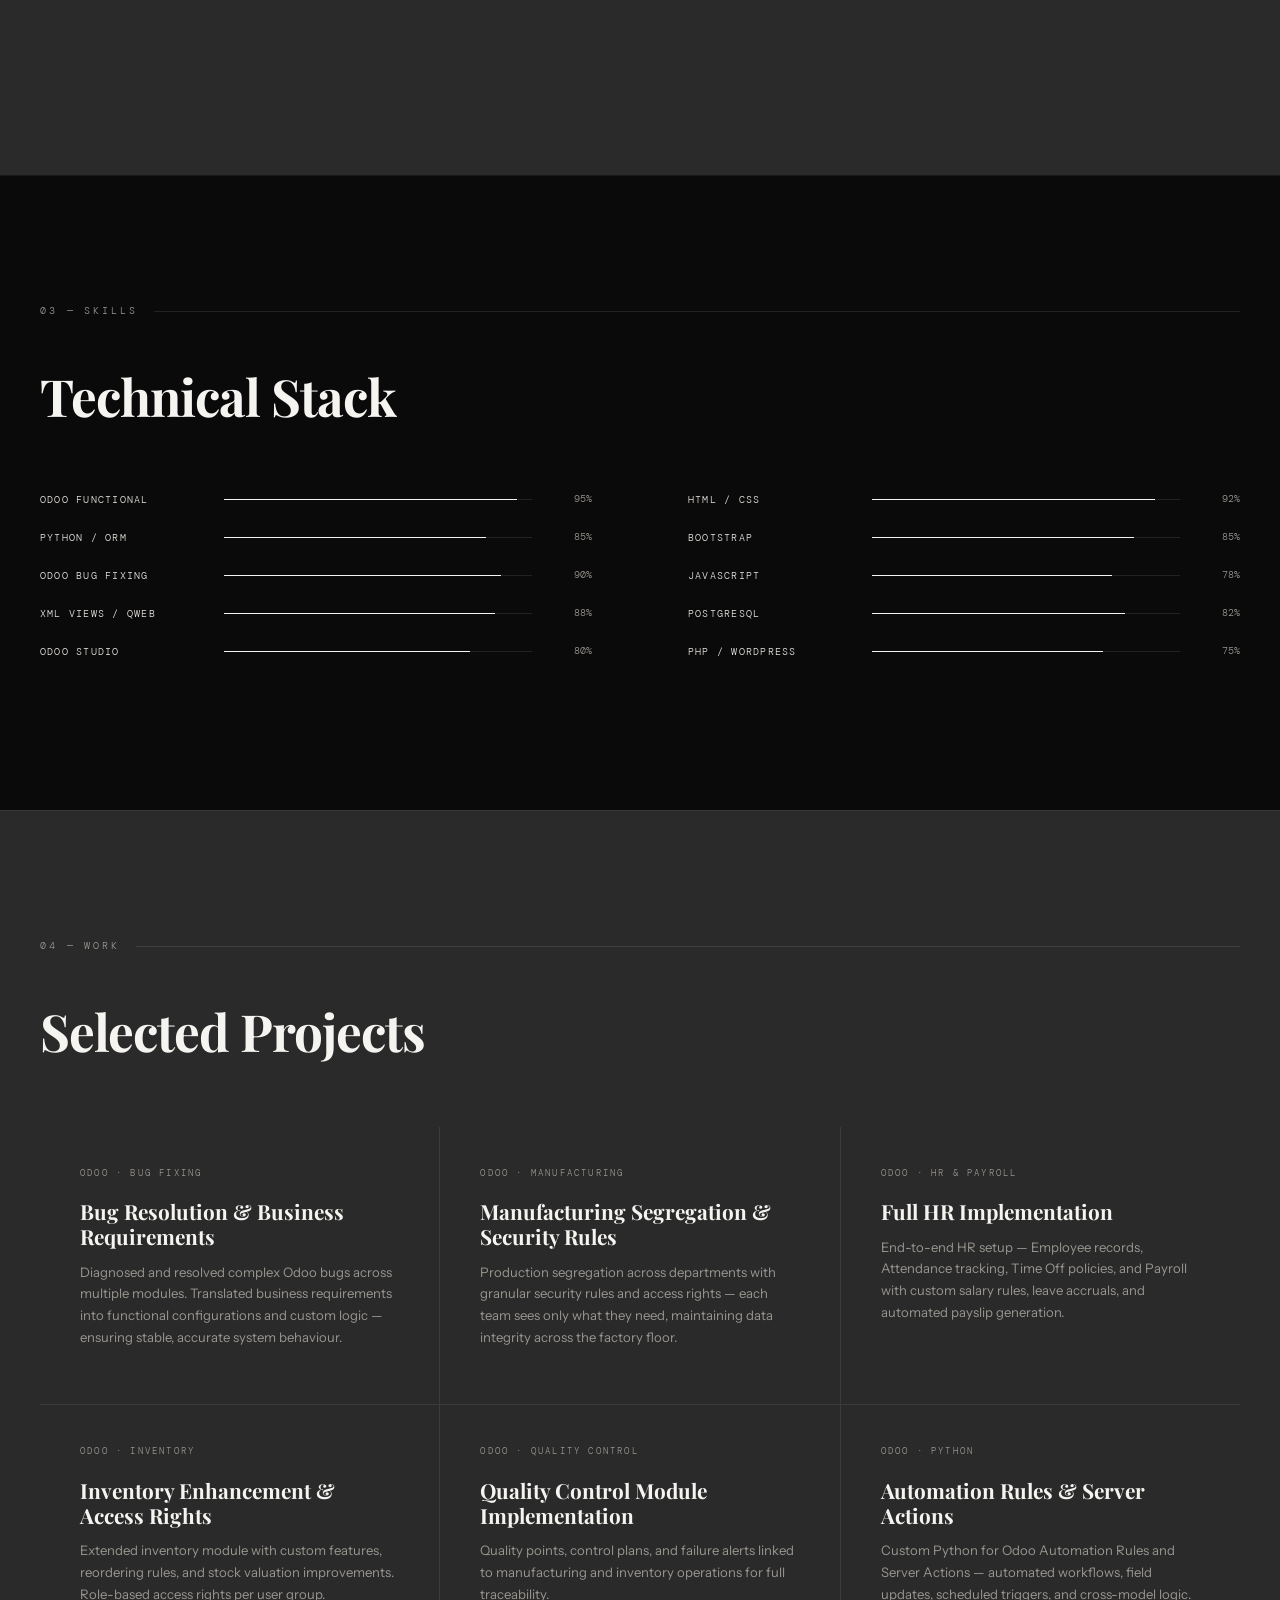
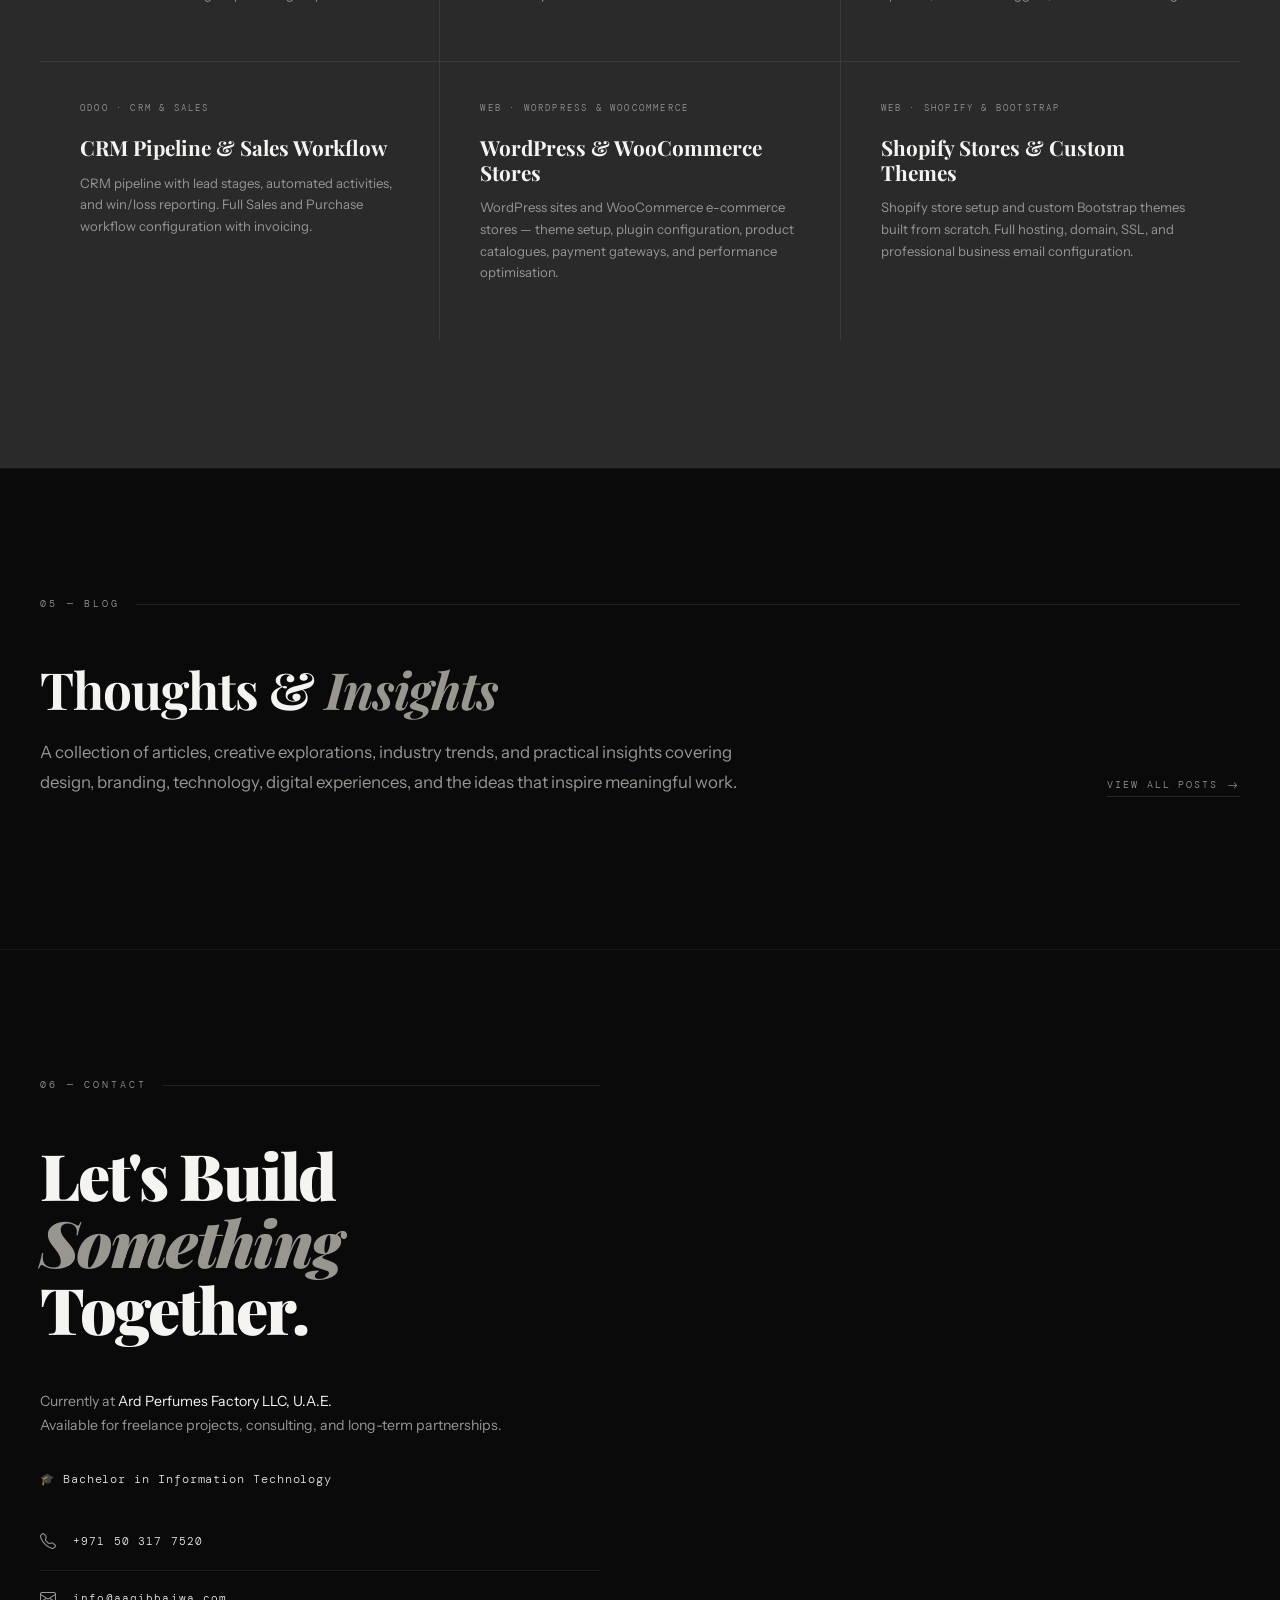
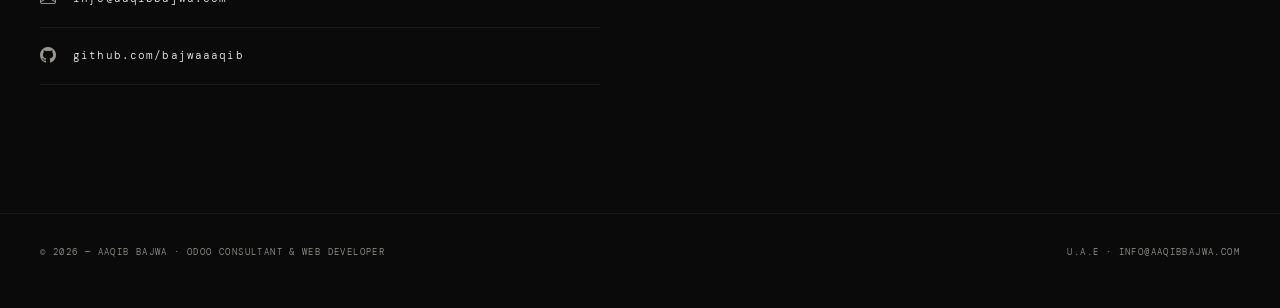
==== commit bbe63daf: "Update index.html" ====
--- a/index.html
+++ b/index.html
@@ -439,13 +439,13 @@
 <!-- HERO -->
 <section id="hero">
   <div class="hero-bg-text">ODOO</div>
-  <p class="hero-tag">Ard Perfumes Factory LLC · U.A.E · Available for Projects</p>
+  <p class="hero-tag">Available for Projects</p>
   <h1 class="hero-title">
     Odoo Expert.<br>
     <em>Web Craftsman.</em>
   </h1>
   <p class="hero-sub">
-    Odoo Techno-Functional Consultant & Web Developer — specialising in ERP implementation, custom Python automation, Manufacturing, HR & Payroll, Sales, CRM, and full-service website delivery across WordPress, Shopify, and custom Bootstrap builds.
+    Odoo Techno-Functional Consultant & Web Developer — specialising in ERP Implementation, Custom Python Automation, Manufacturing, Inventory, HR & Payroll, Sales, CRM, Custom Module and full-service website delivery across WordPress, Shopify, and custom Bootstrap builds.
   </p>
   <a href="#contact" class="hero-cta">Start a Project <i class="bi bi-arrow-right"></i></a>
   <span class="hero-scroll">Scroll</span>
@@ -467,7 +467,7 @@
           <span>U.A.E</span>
         </div>
         <div class="stat-item">
-          <span>B.I.T</span>
+          <span>BS-IT</span>
           <span>Qualification</span>
         </div>
       </div>
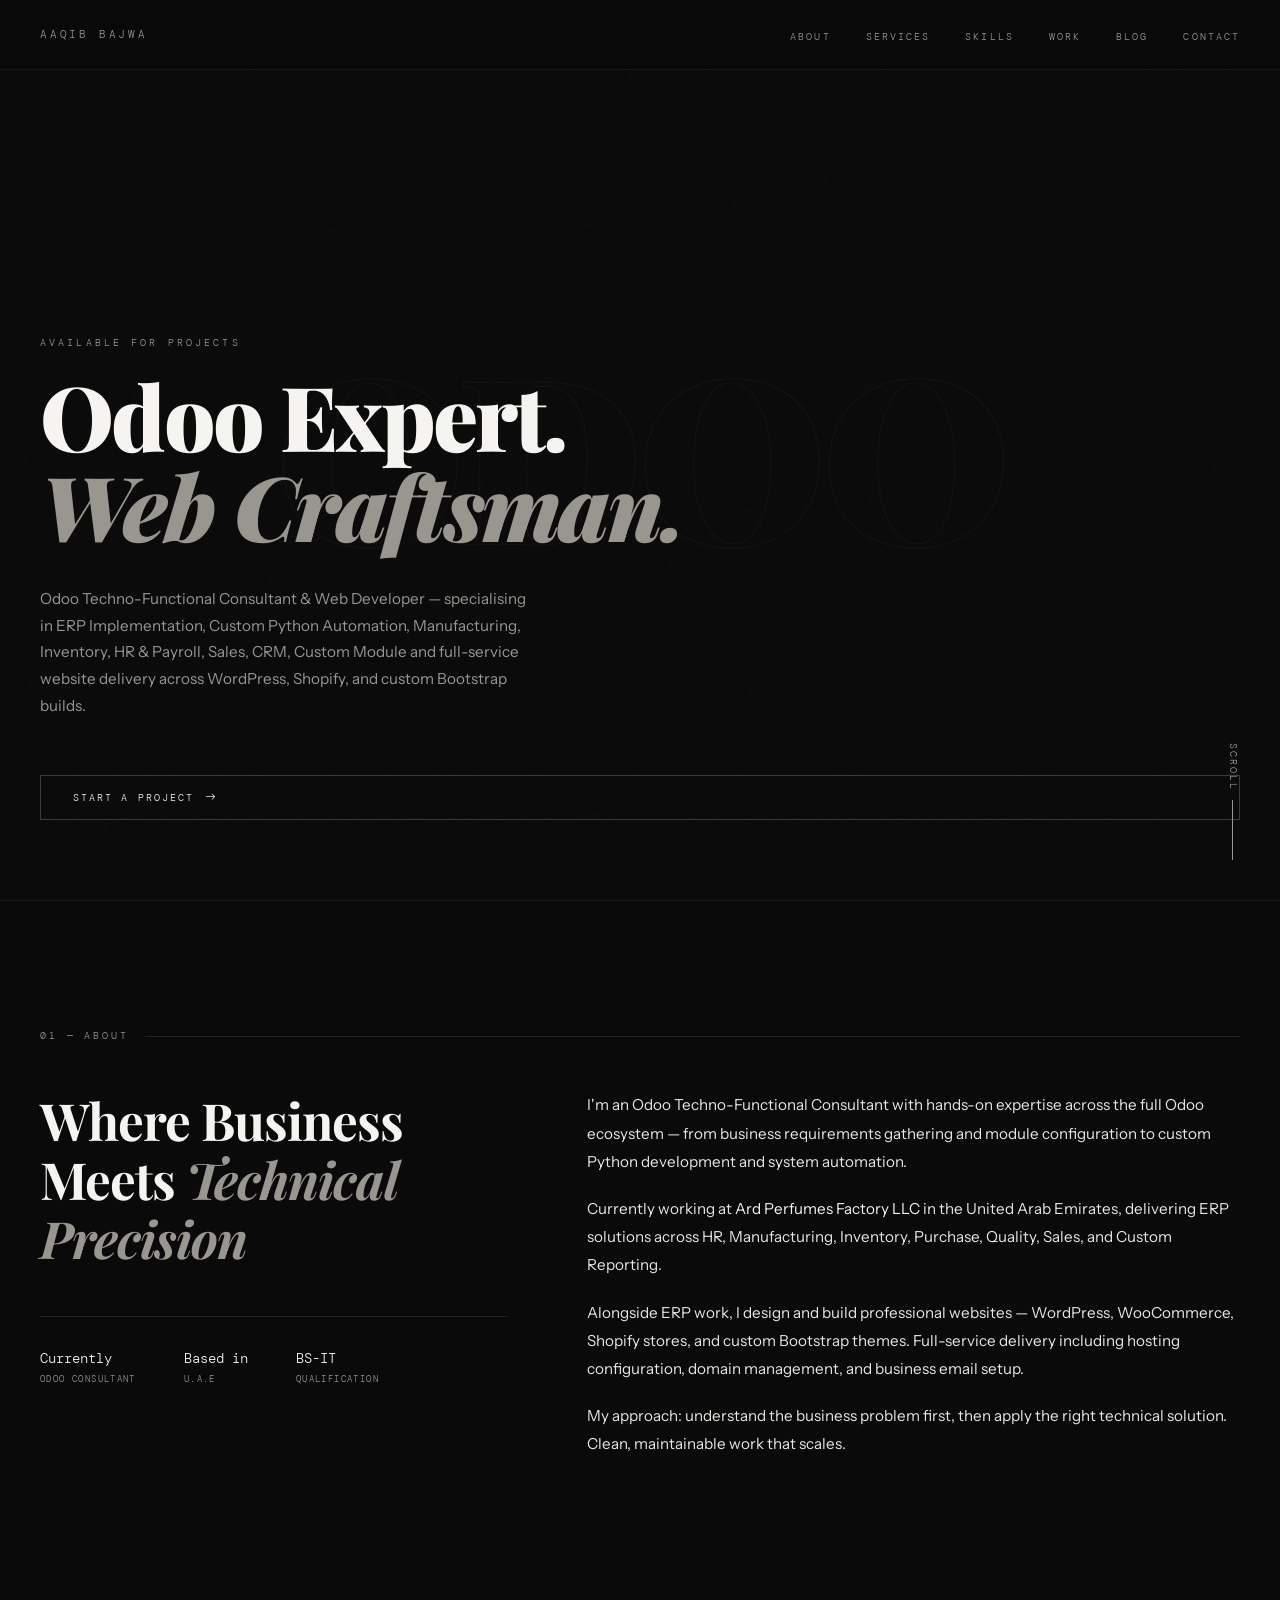
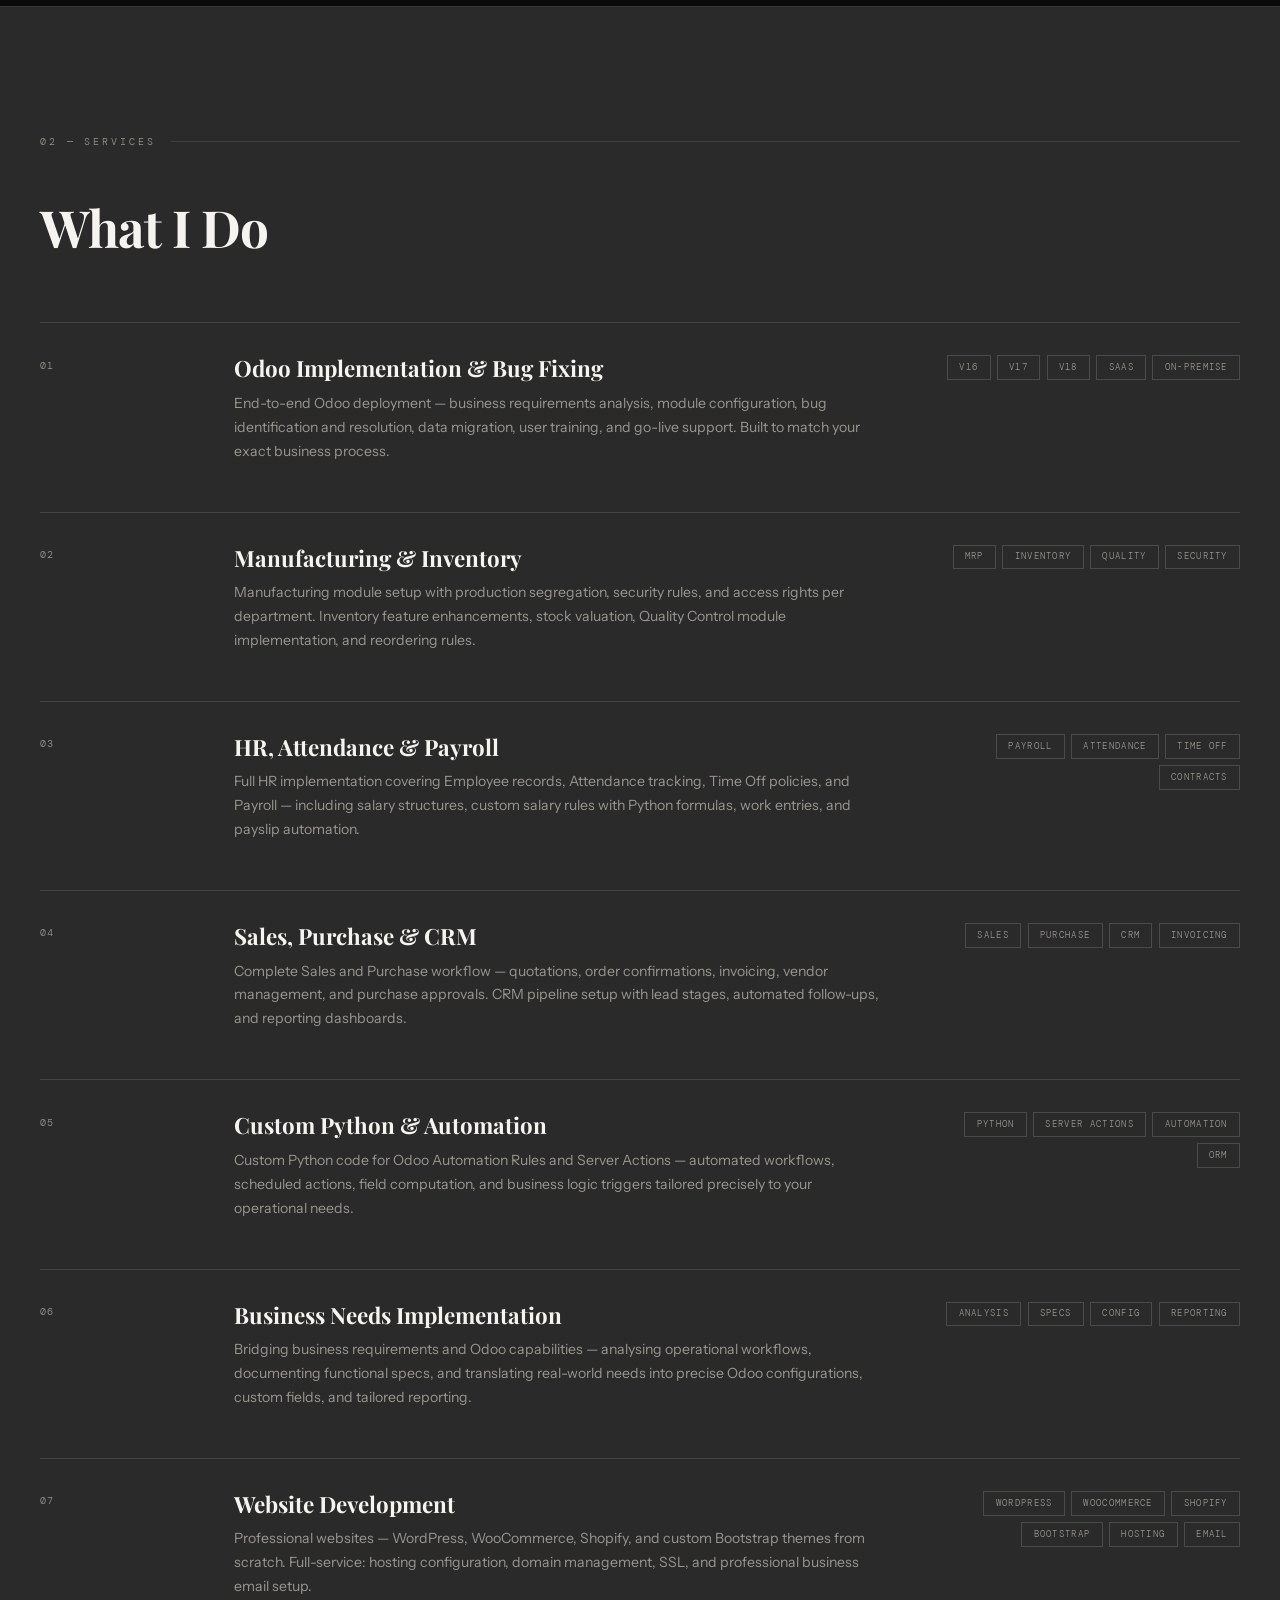
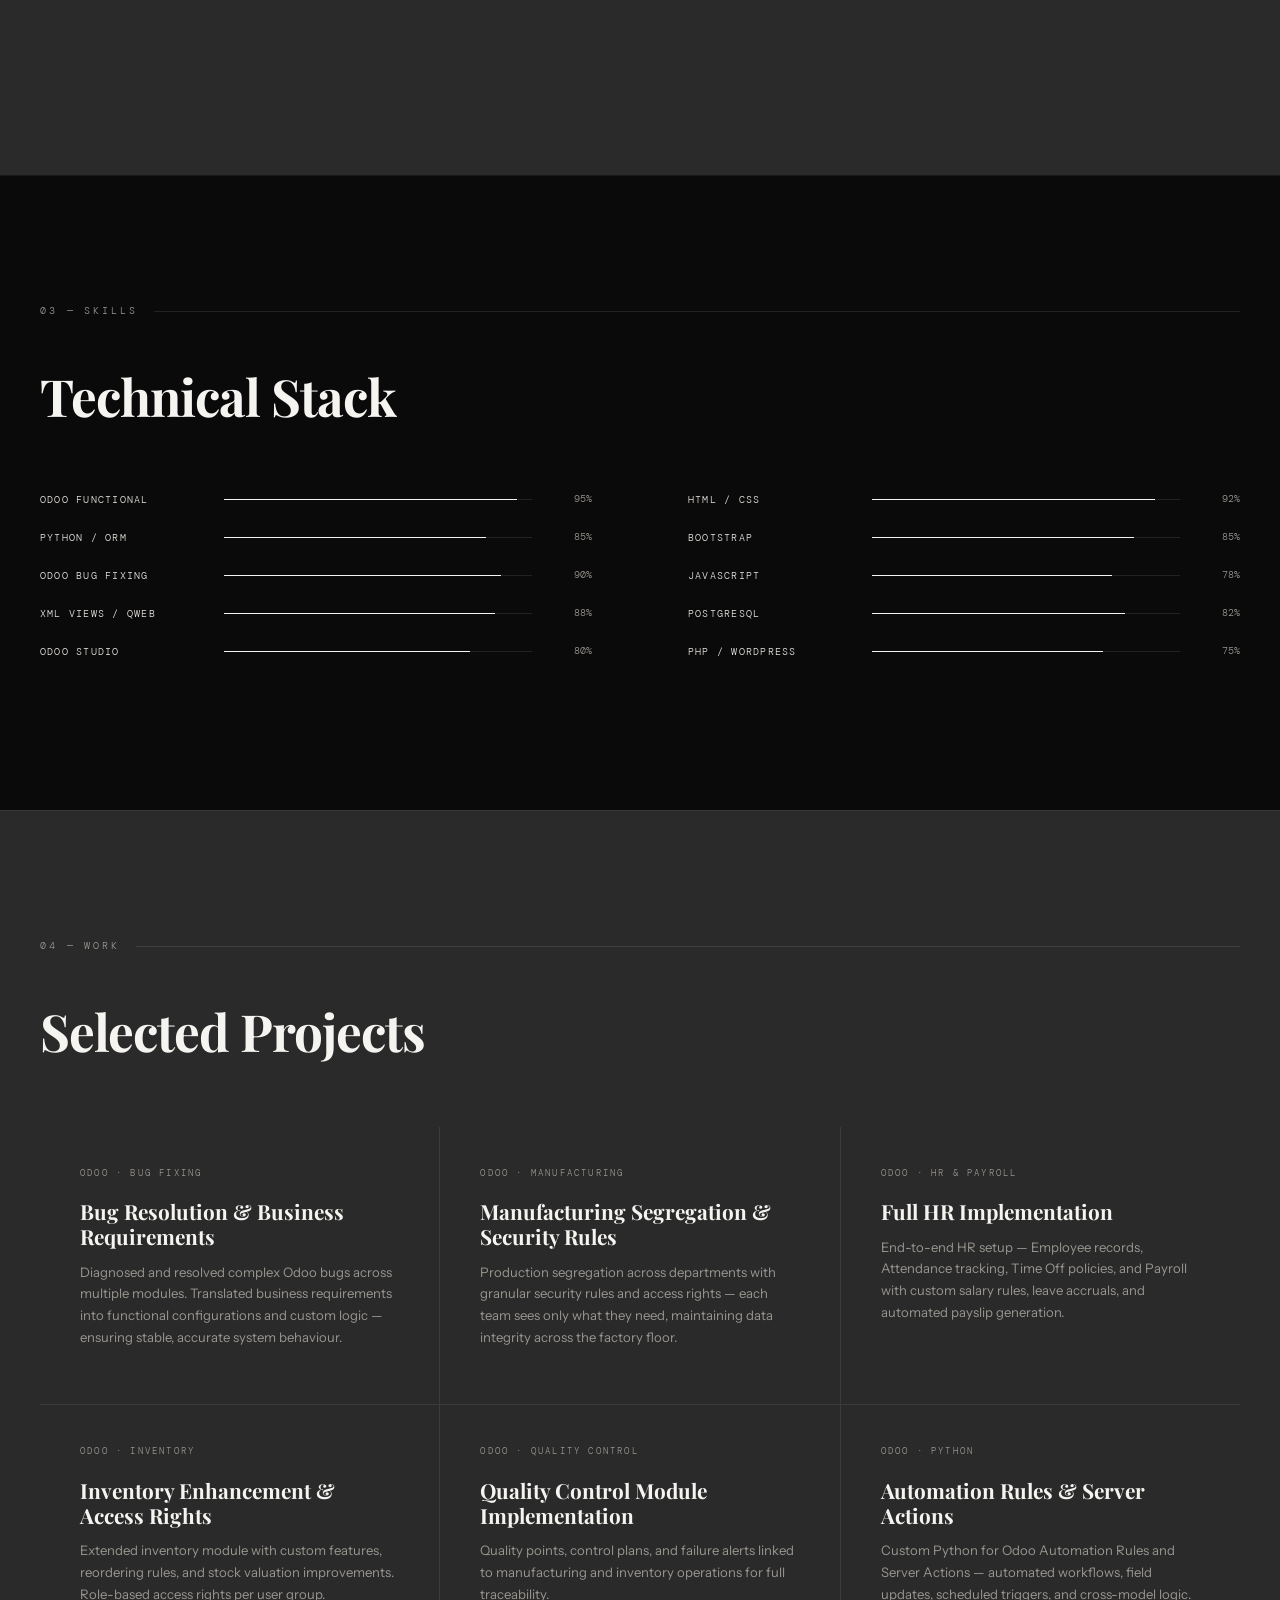
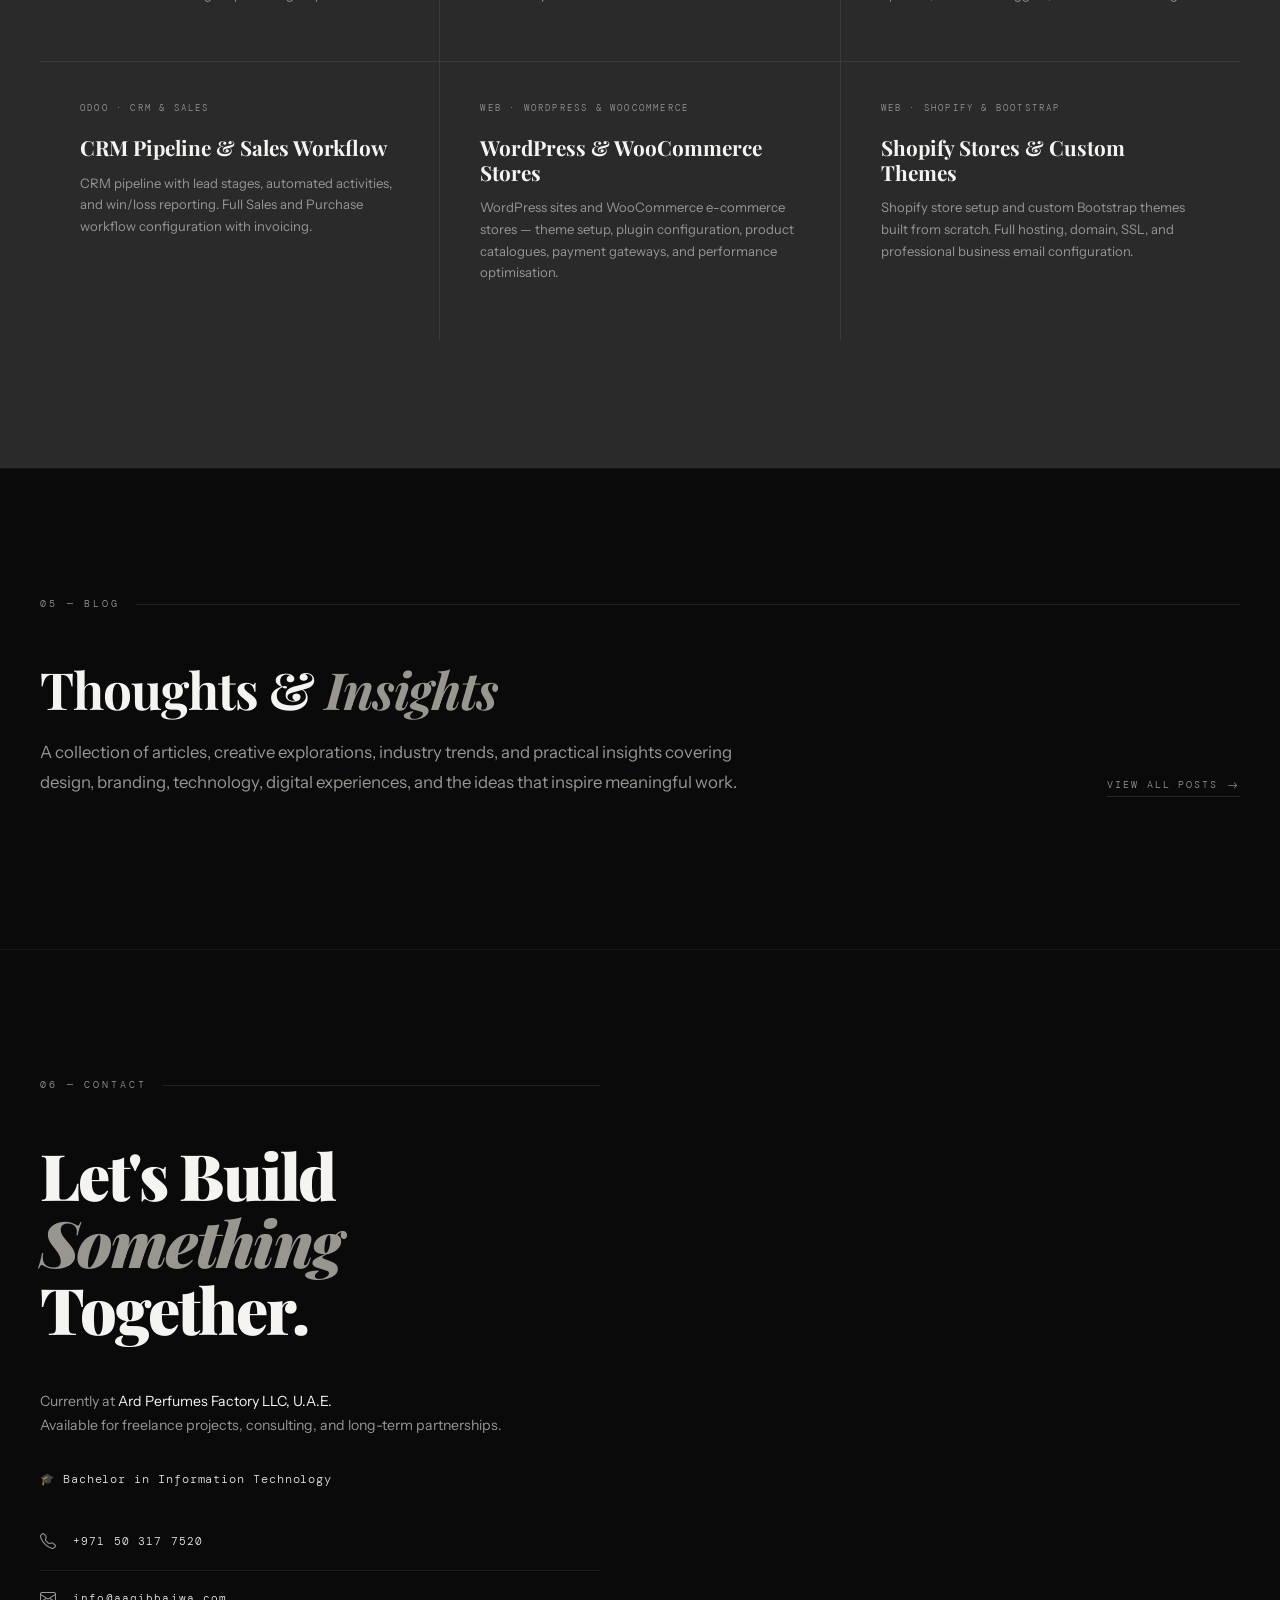
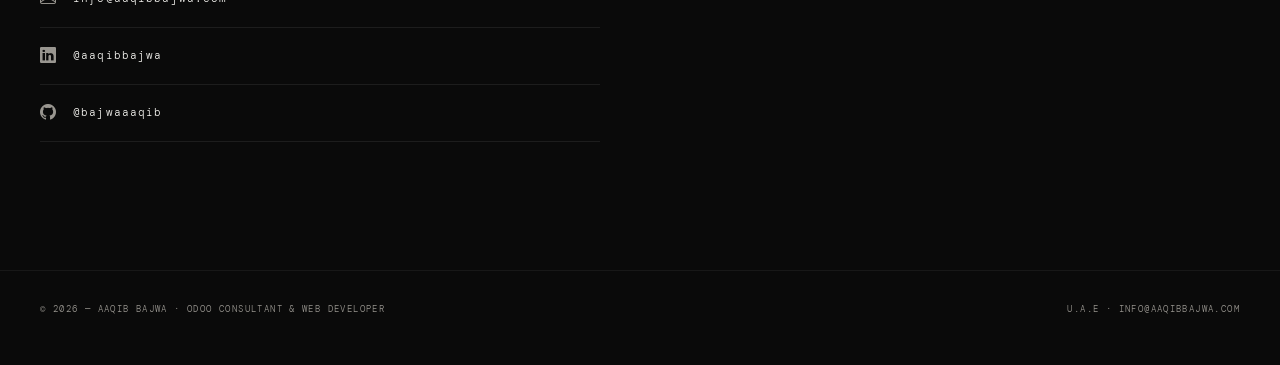
==== commit 50ea2023: "Update index.html" ====
--- a/index.html
+++ b/index.html
@@ -681,7 +681,8 @@
       <p style="font-family:'DM Mono',monospace;font-size:0.72rem;letter-spacing:0.08em;color:var(--gray-soft);margin-bottom:1.5rem;">🎓 Bachelor in Information Technology</p>
       <a href="tel:+971503177520" class="contact-link"><i class="bi bi-telephone"></i> +971 50 317 7520</a>
       <a href="mailto:info@aaqibbajwa.com" class="contact-link"><i class="bi bi-envelope"></i> info@aaqibbajwa.com</a>
-      <a href="https://github.com/bajwaaaqib" target="_blank" class="contact-link"><i class="bi bi-github"></i> github.com/bajwaaaqib</a>
+      <a href="https://www.linkedin.com/in/aaqibbajwa/" target="_blank" class="contact-link"><i class="bi bi-linkedin"></i>@aaqibbajwa</a>
+      <a href="https://github.com/bajwaaaqib" target="_blank" class="contact-link"><i class="bi bi-github"></i> @bajwaaaqib</a>
     </div>
   </div>
 
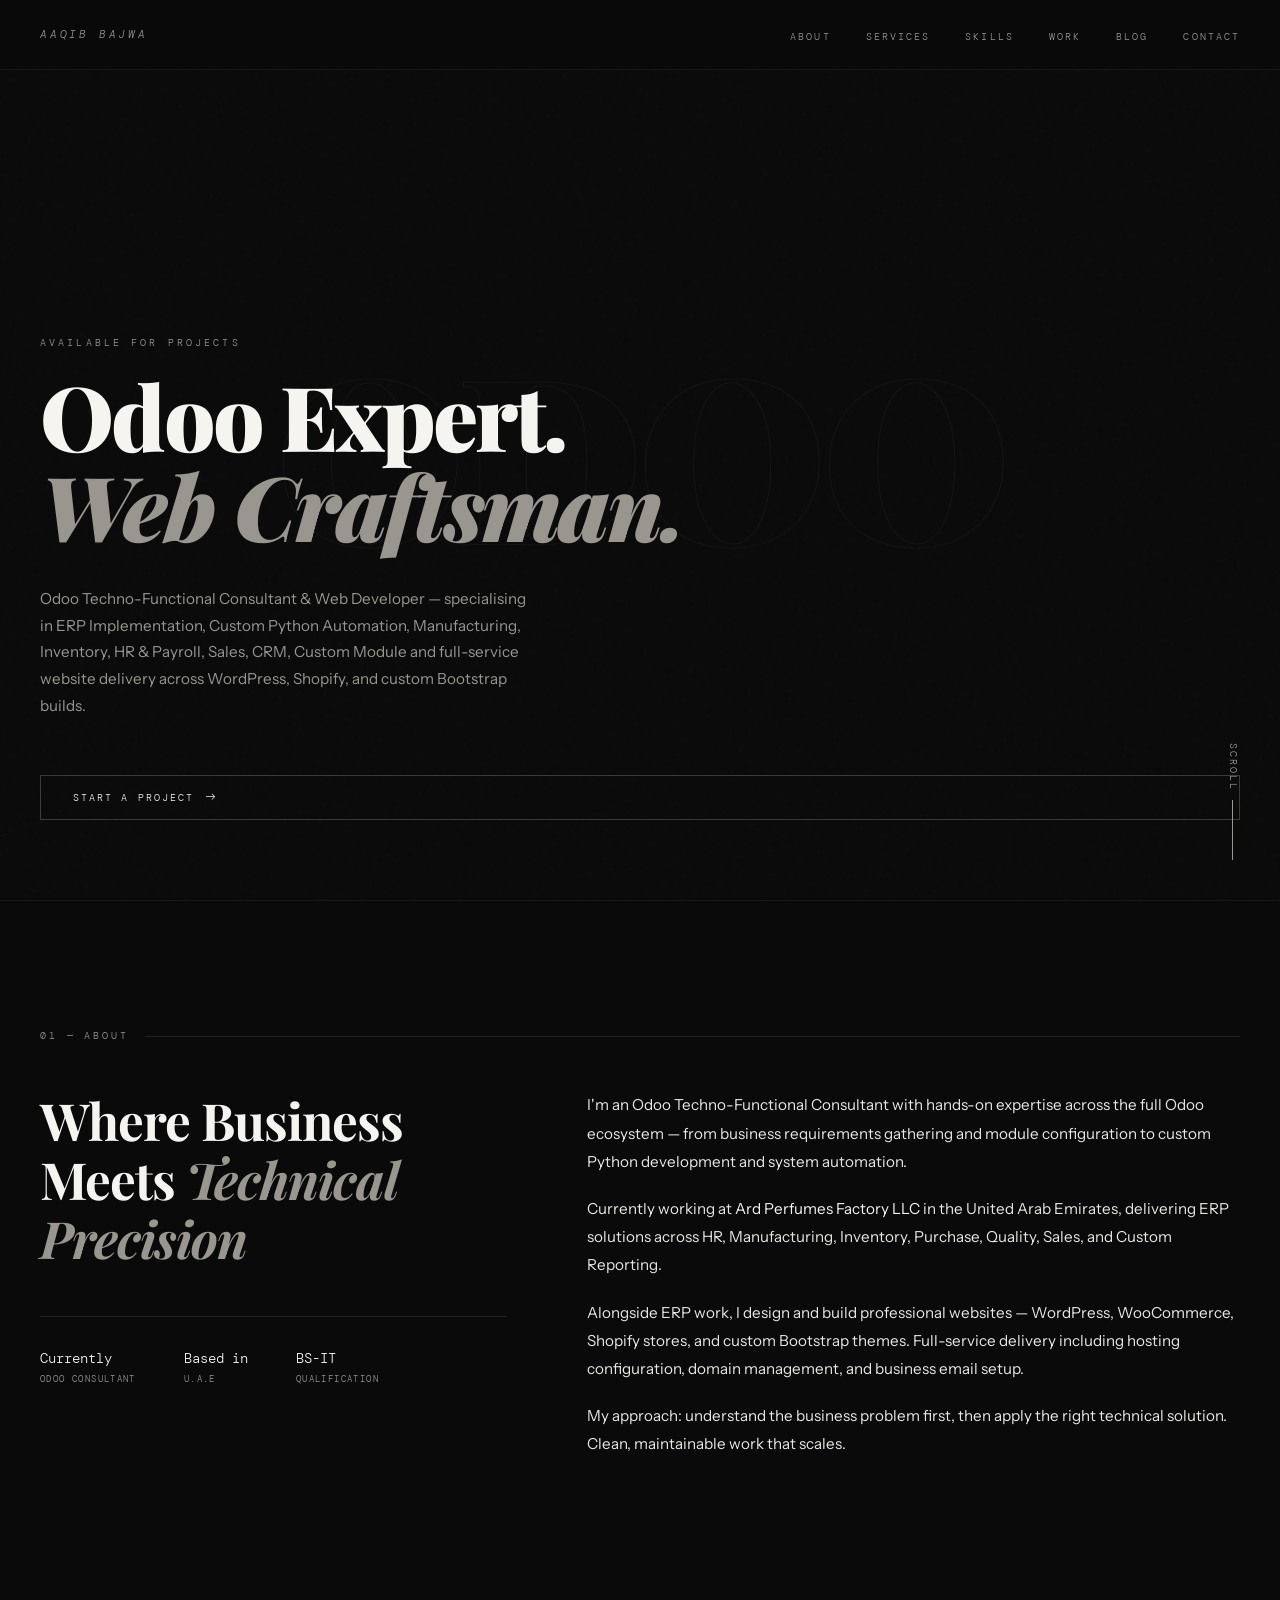
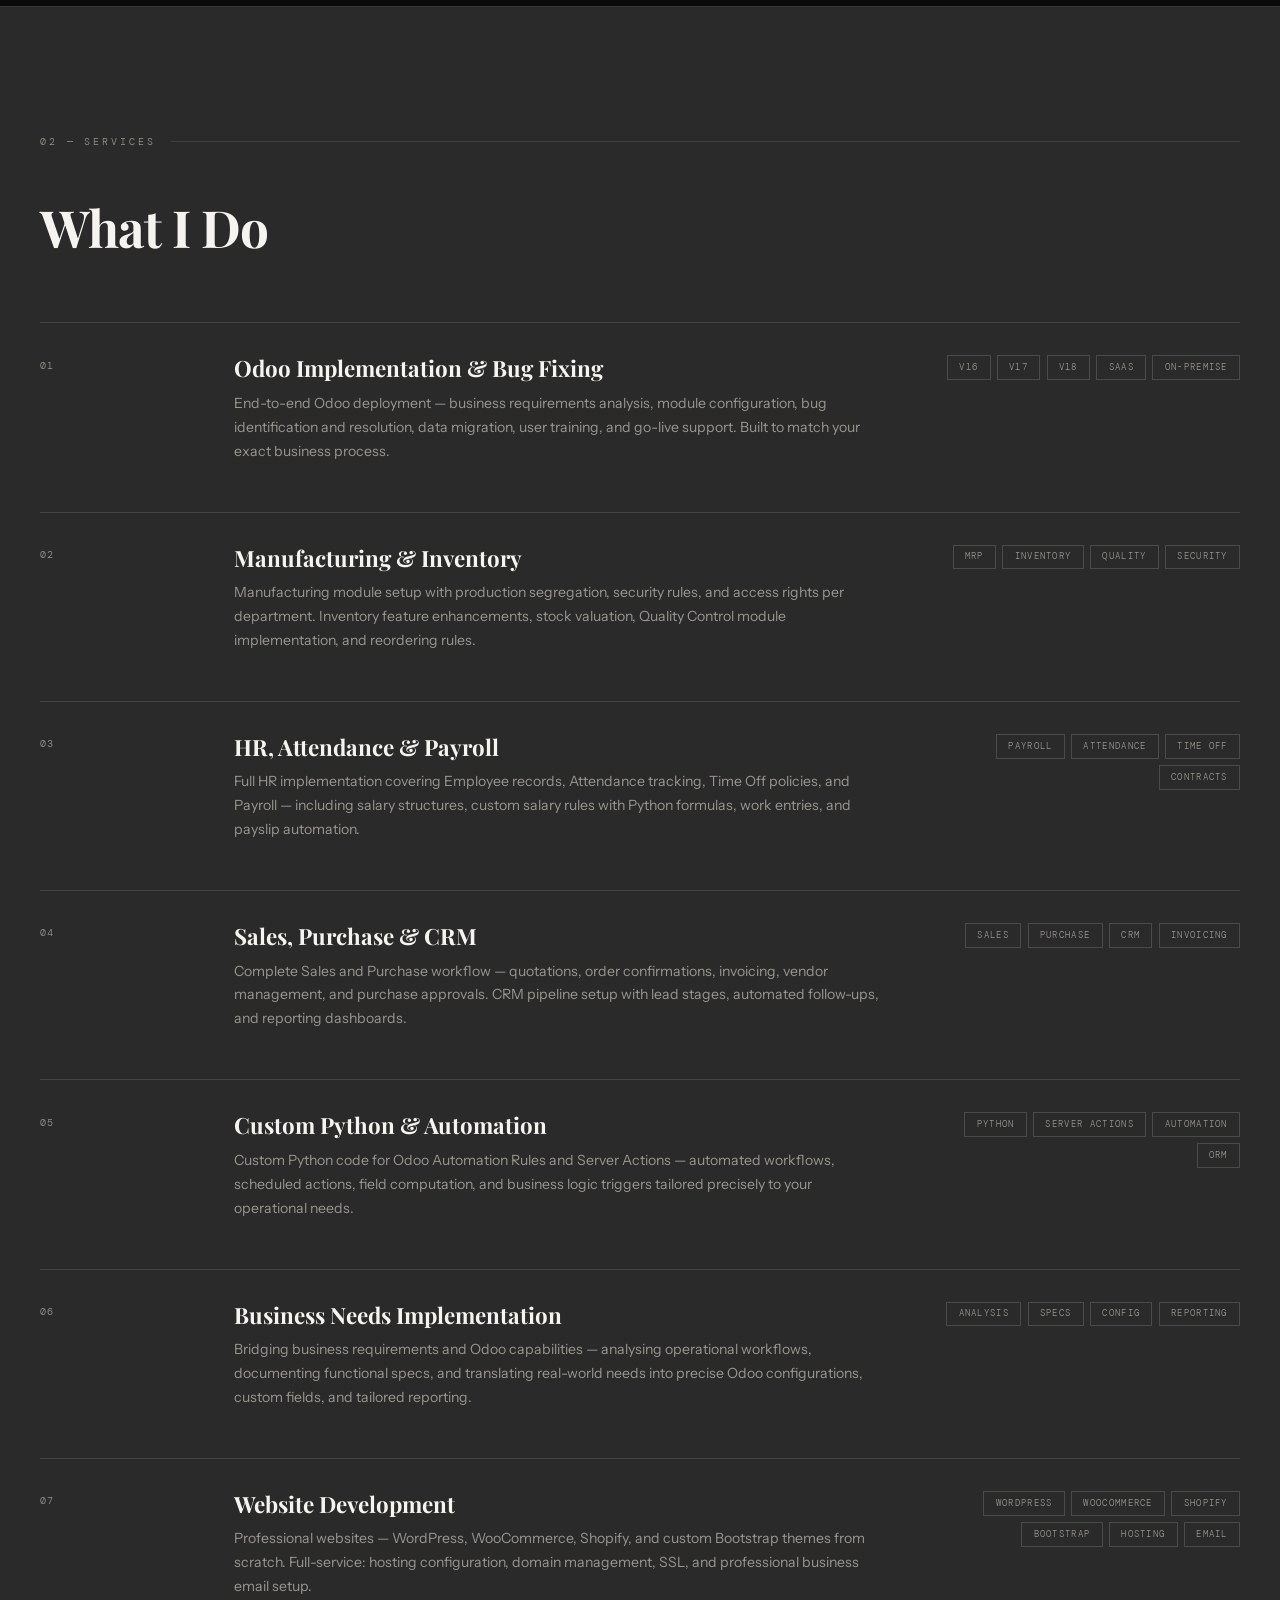
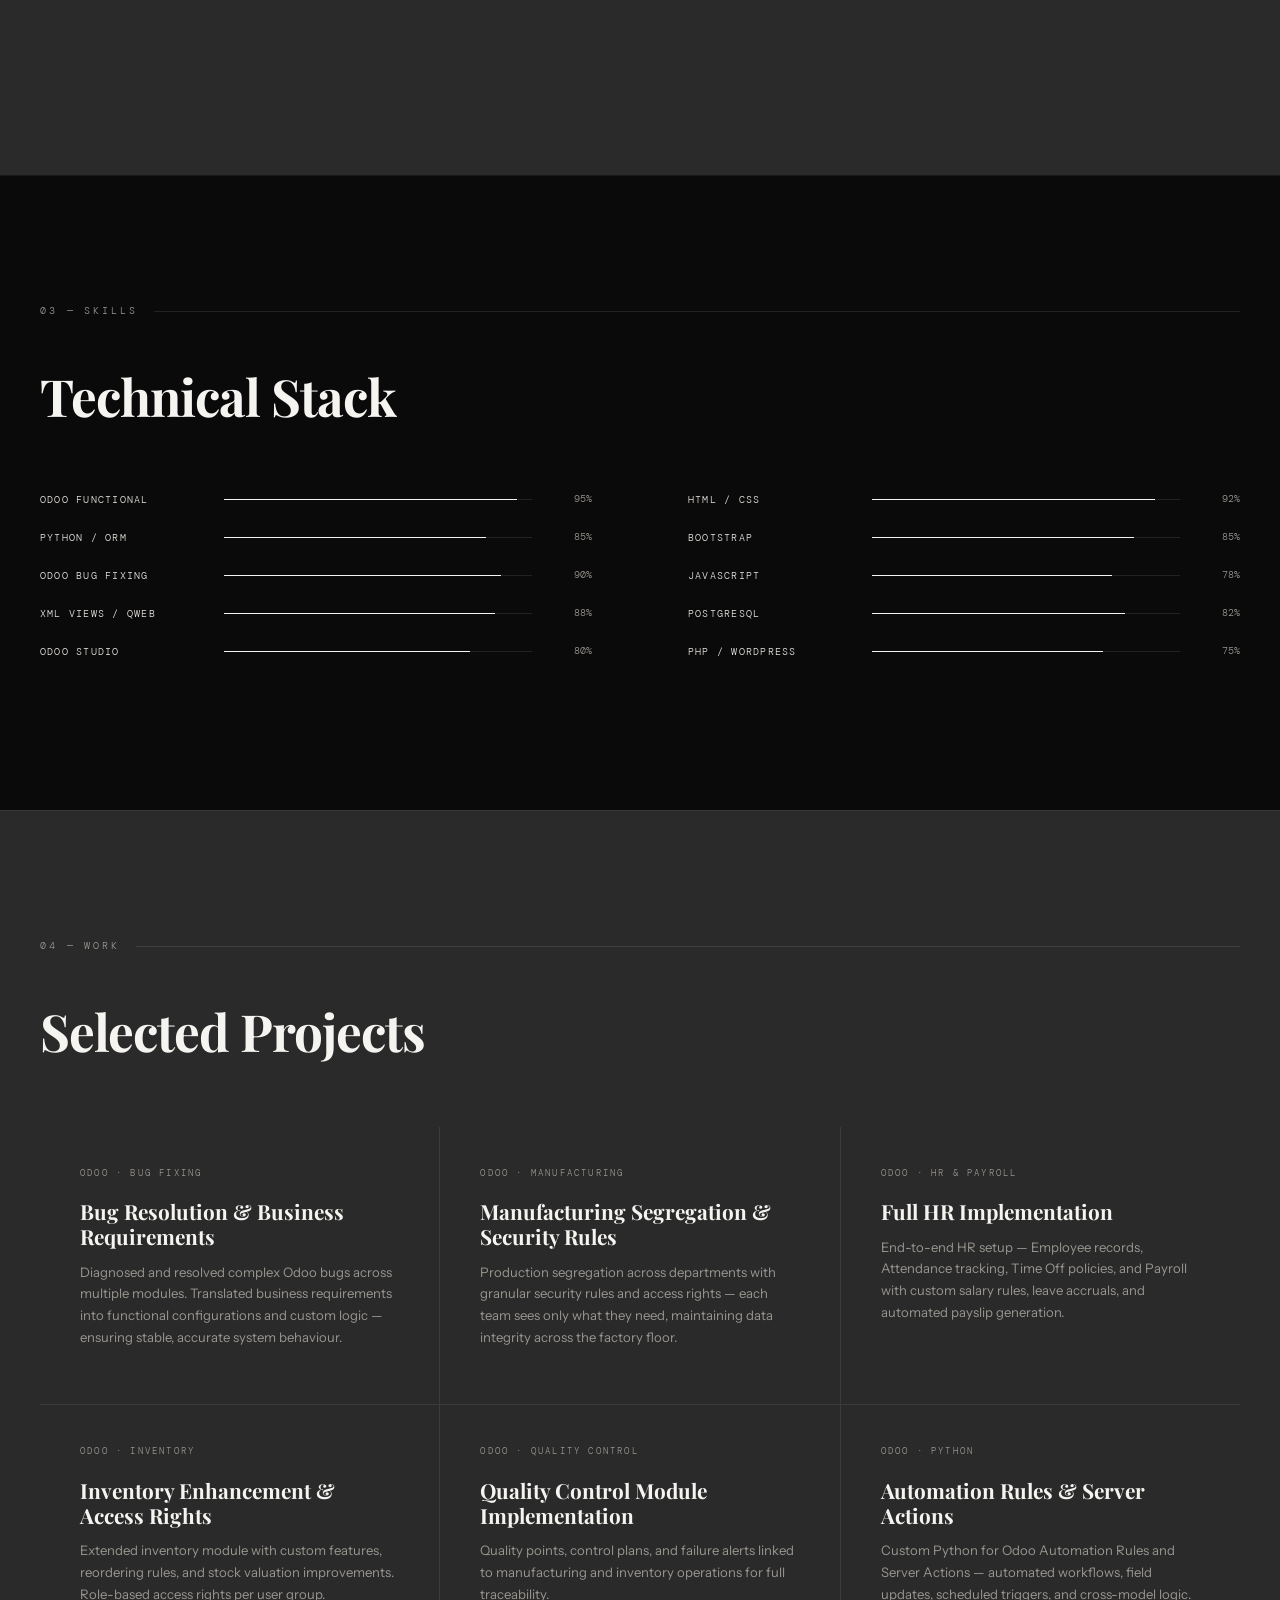
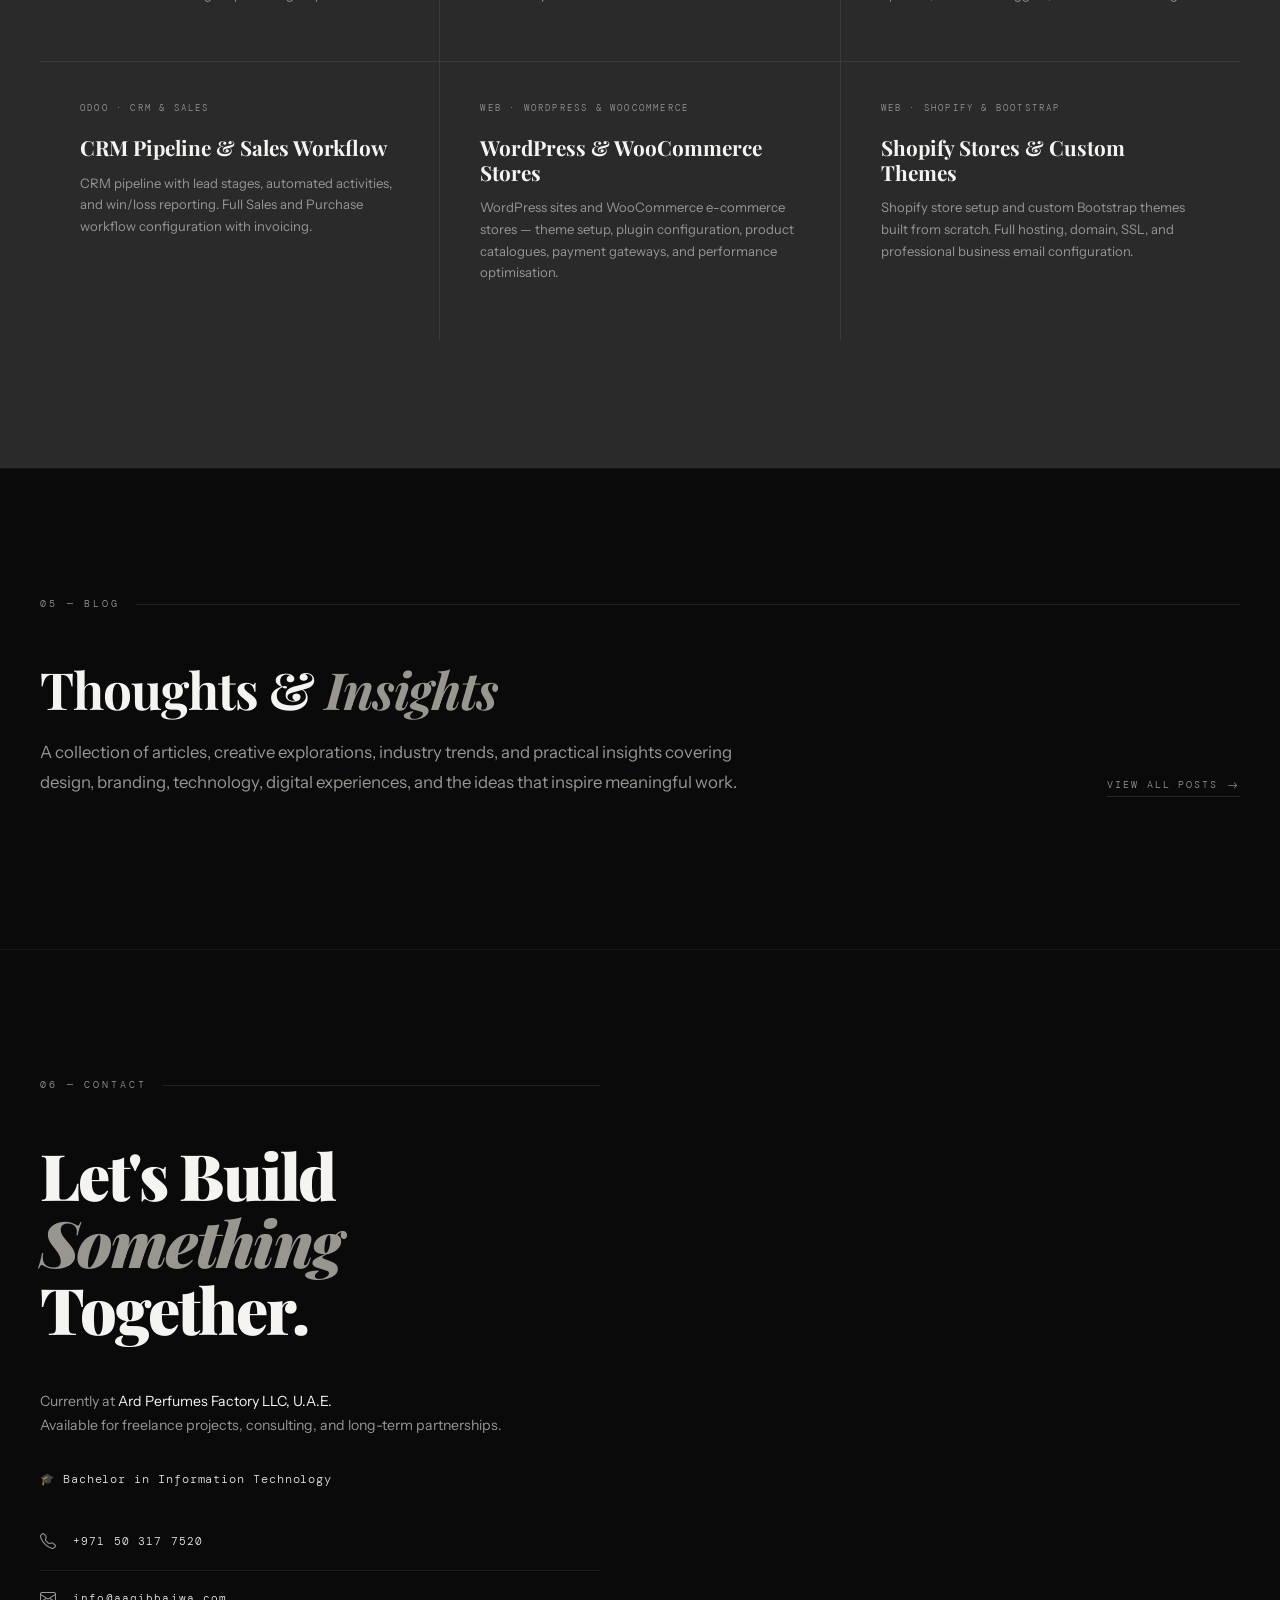
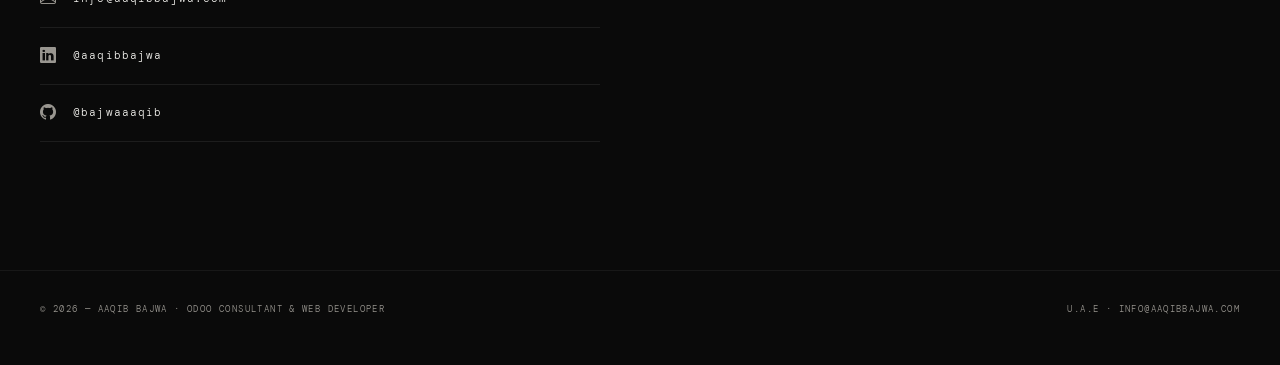
==== commit 023c3a24: "Update index.html" ====
--- a/index.html
+++ b/index.html
@@ -416,7 +416,7 @@
 <body>
 
 <nav>
-  <a href="index.html" class="nav-logo">Aaqib Bajwa</a>
+  <a href="index.html" class="nav-logo"><em>Aaqib Bajwa</em></a>
 
   <!-- Mobile Menu Button -->
   <button class="menu-toggle" id="menuToggle">
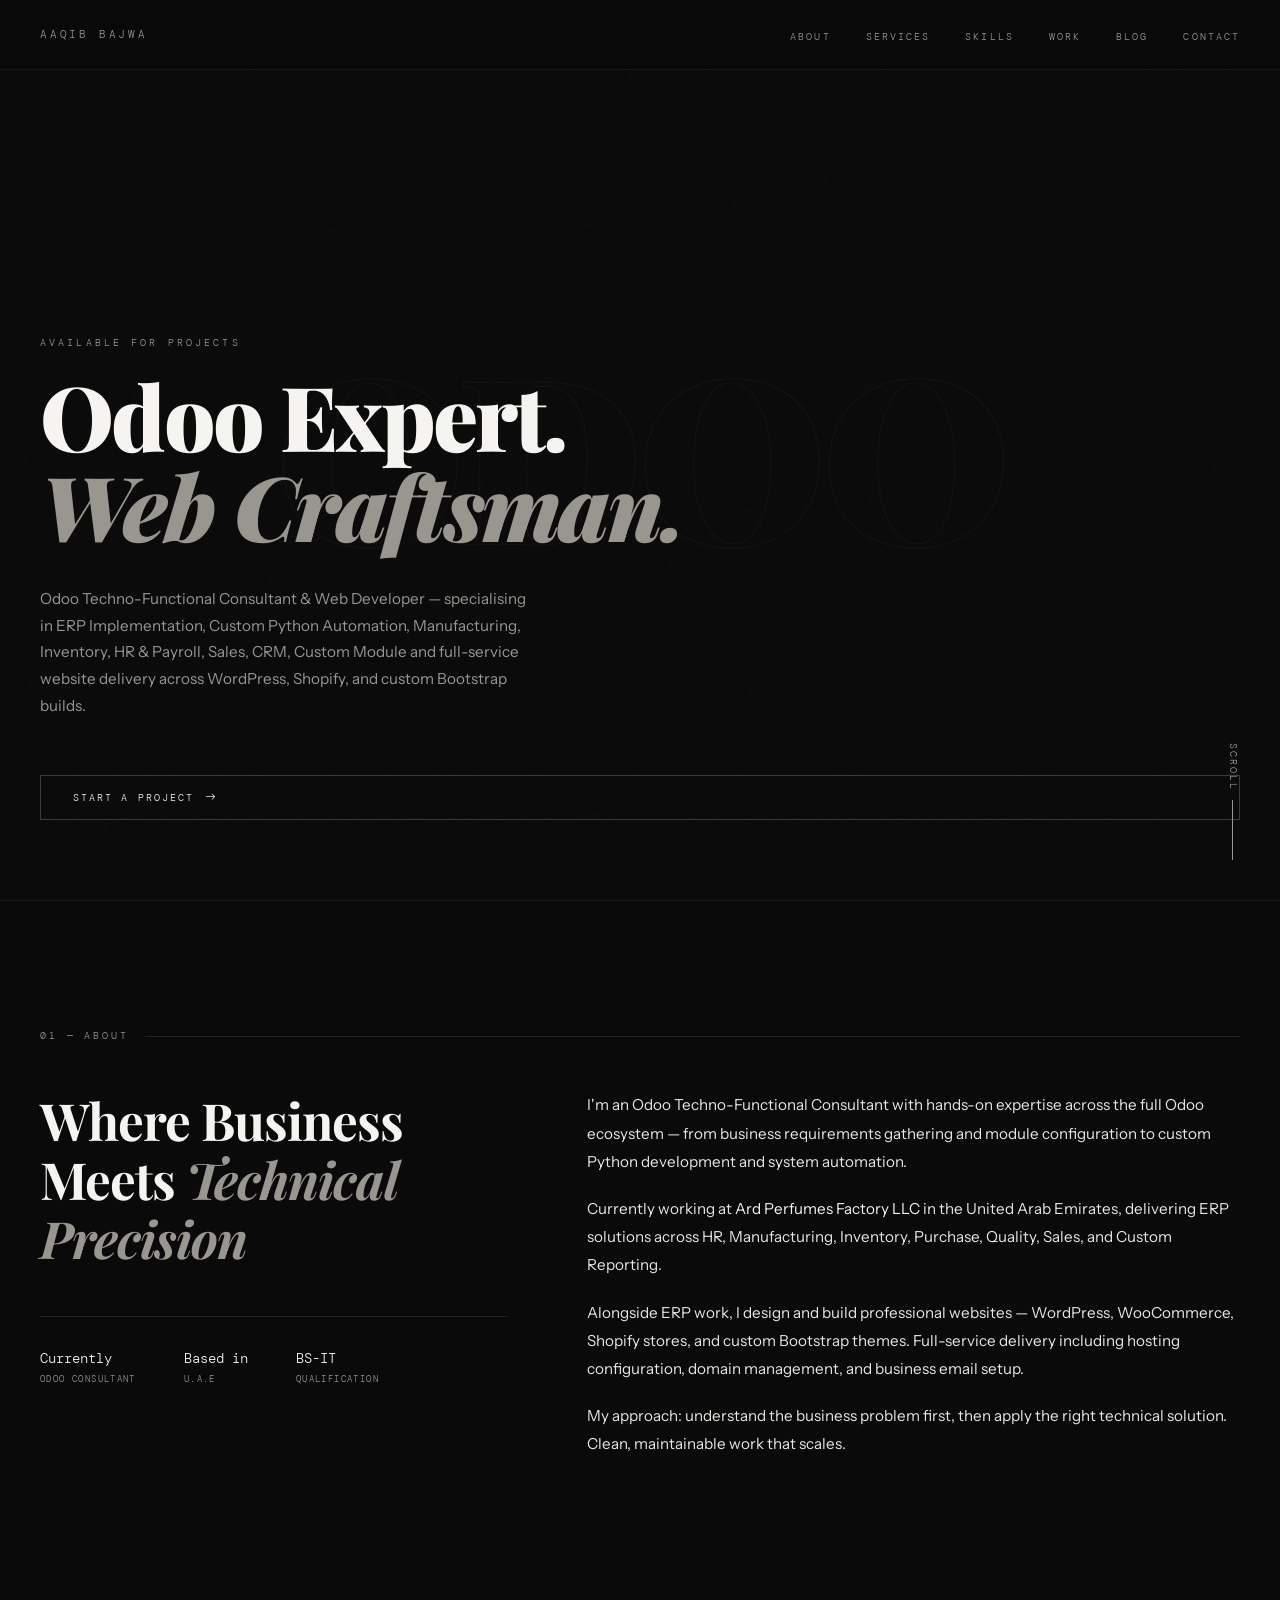
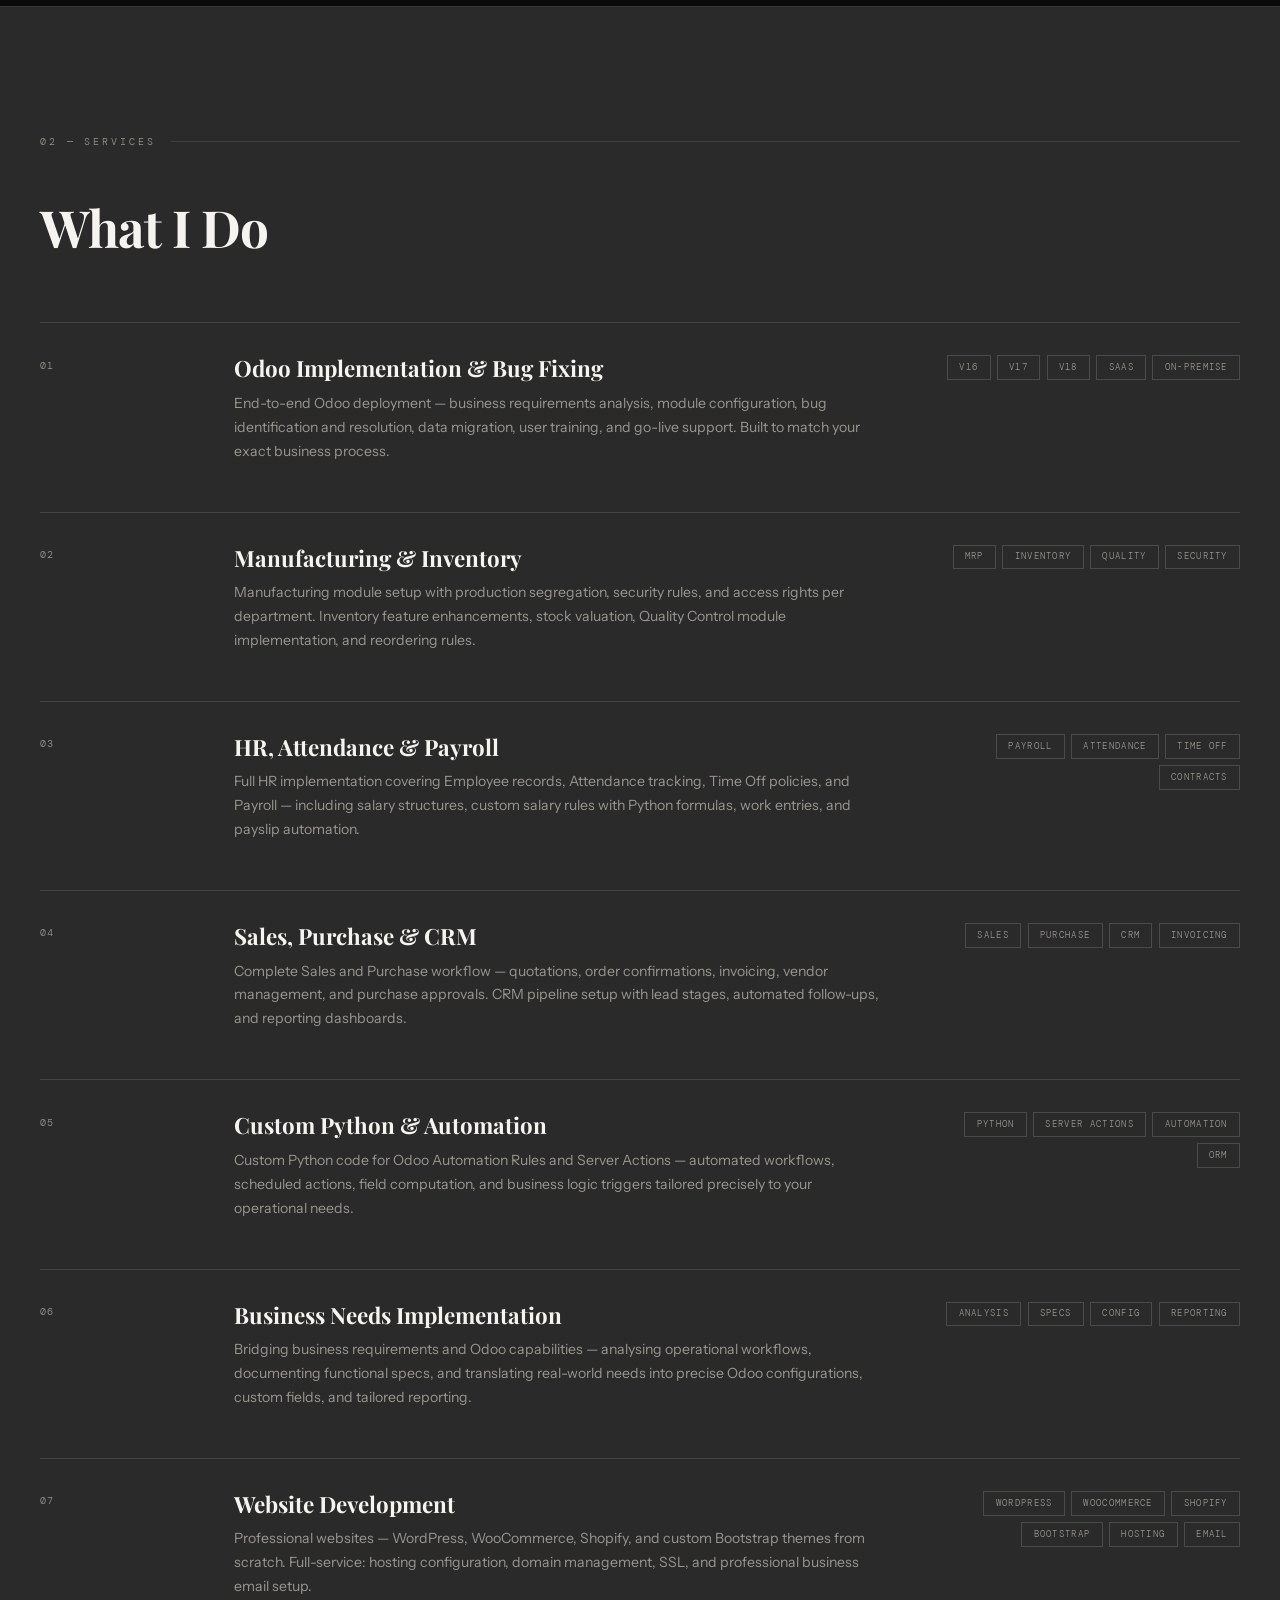
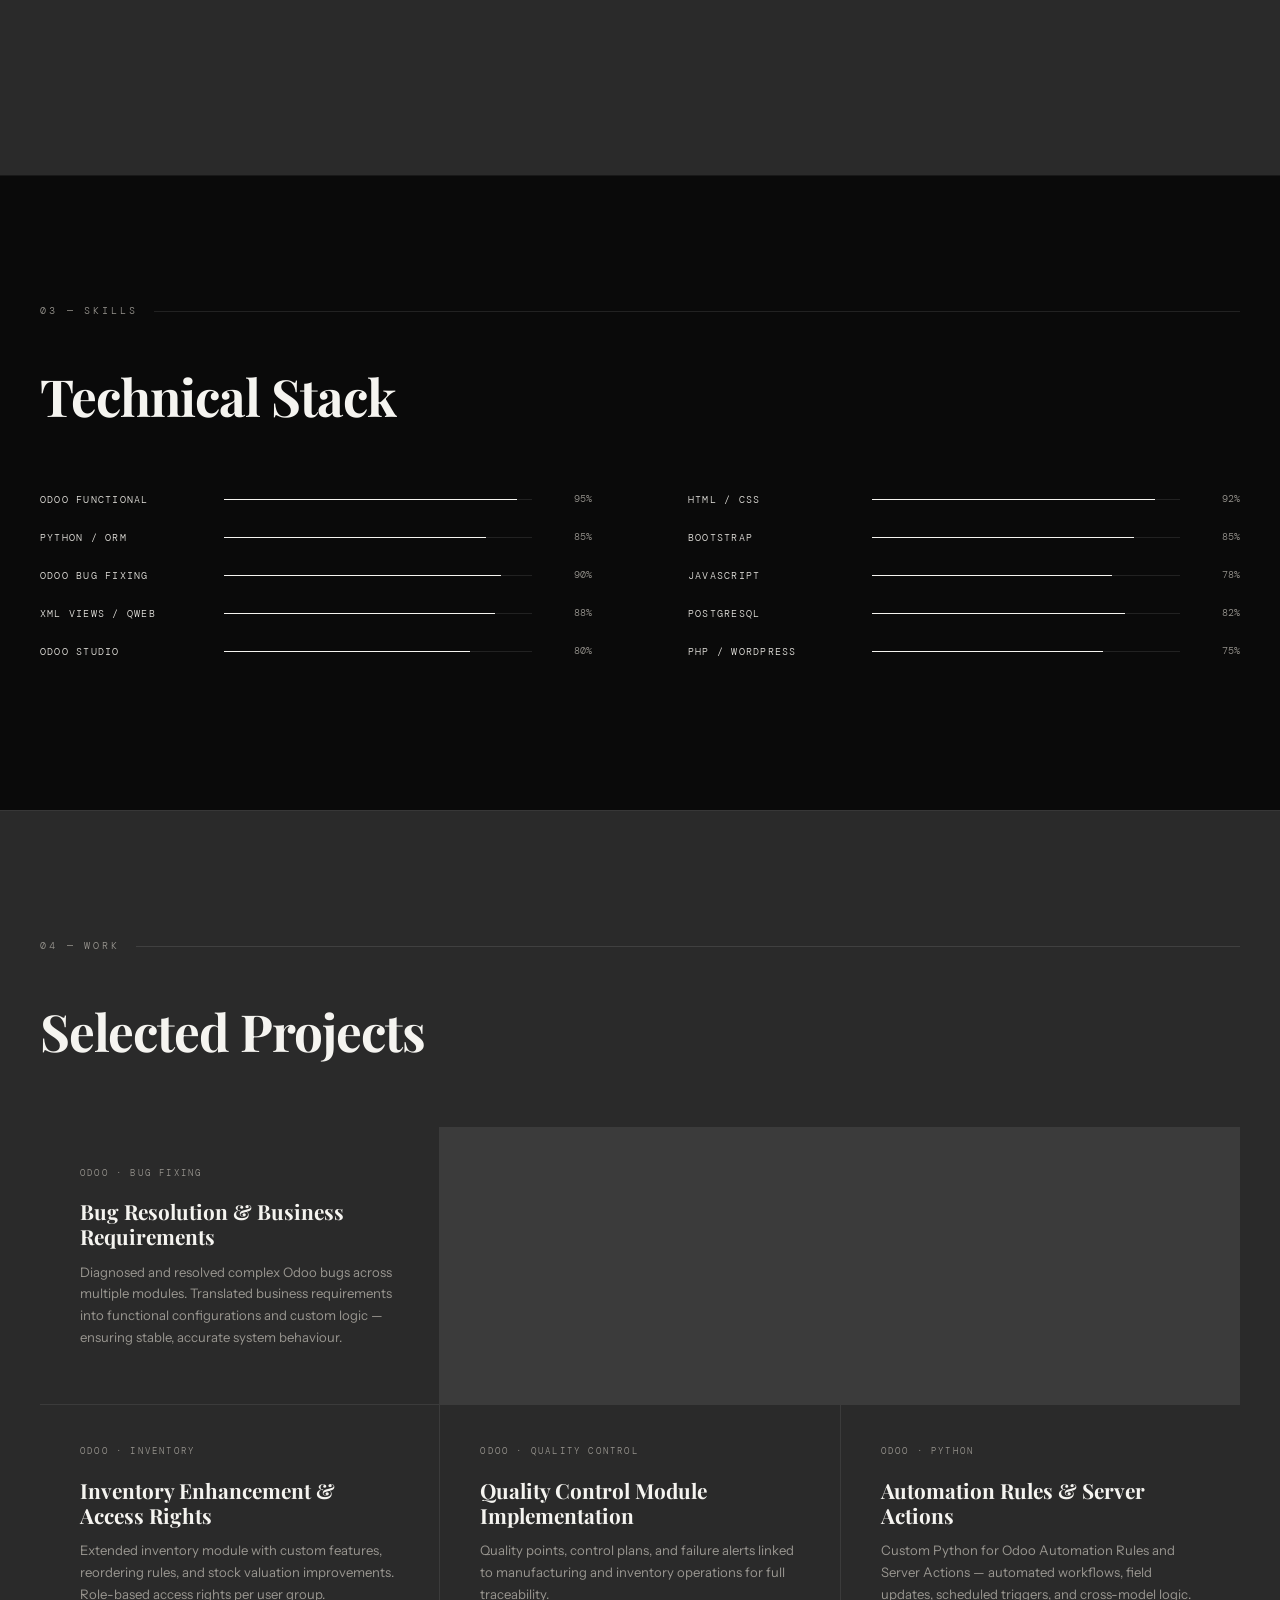
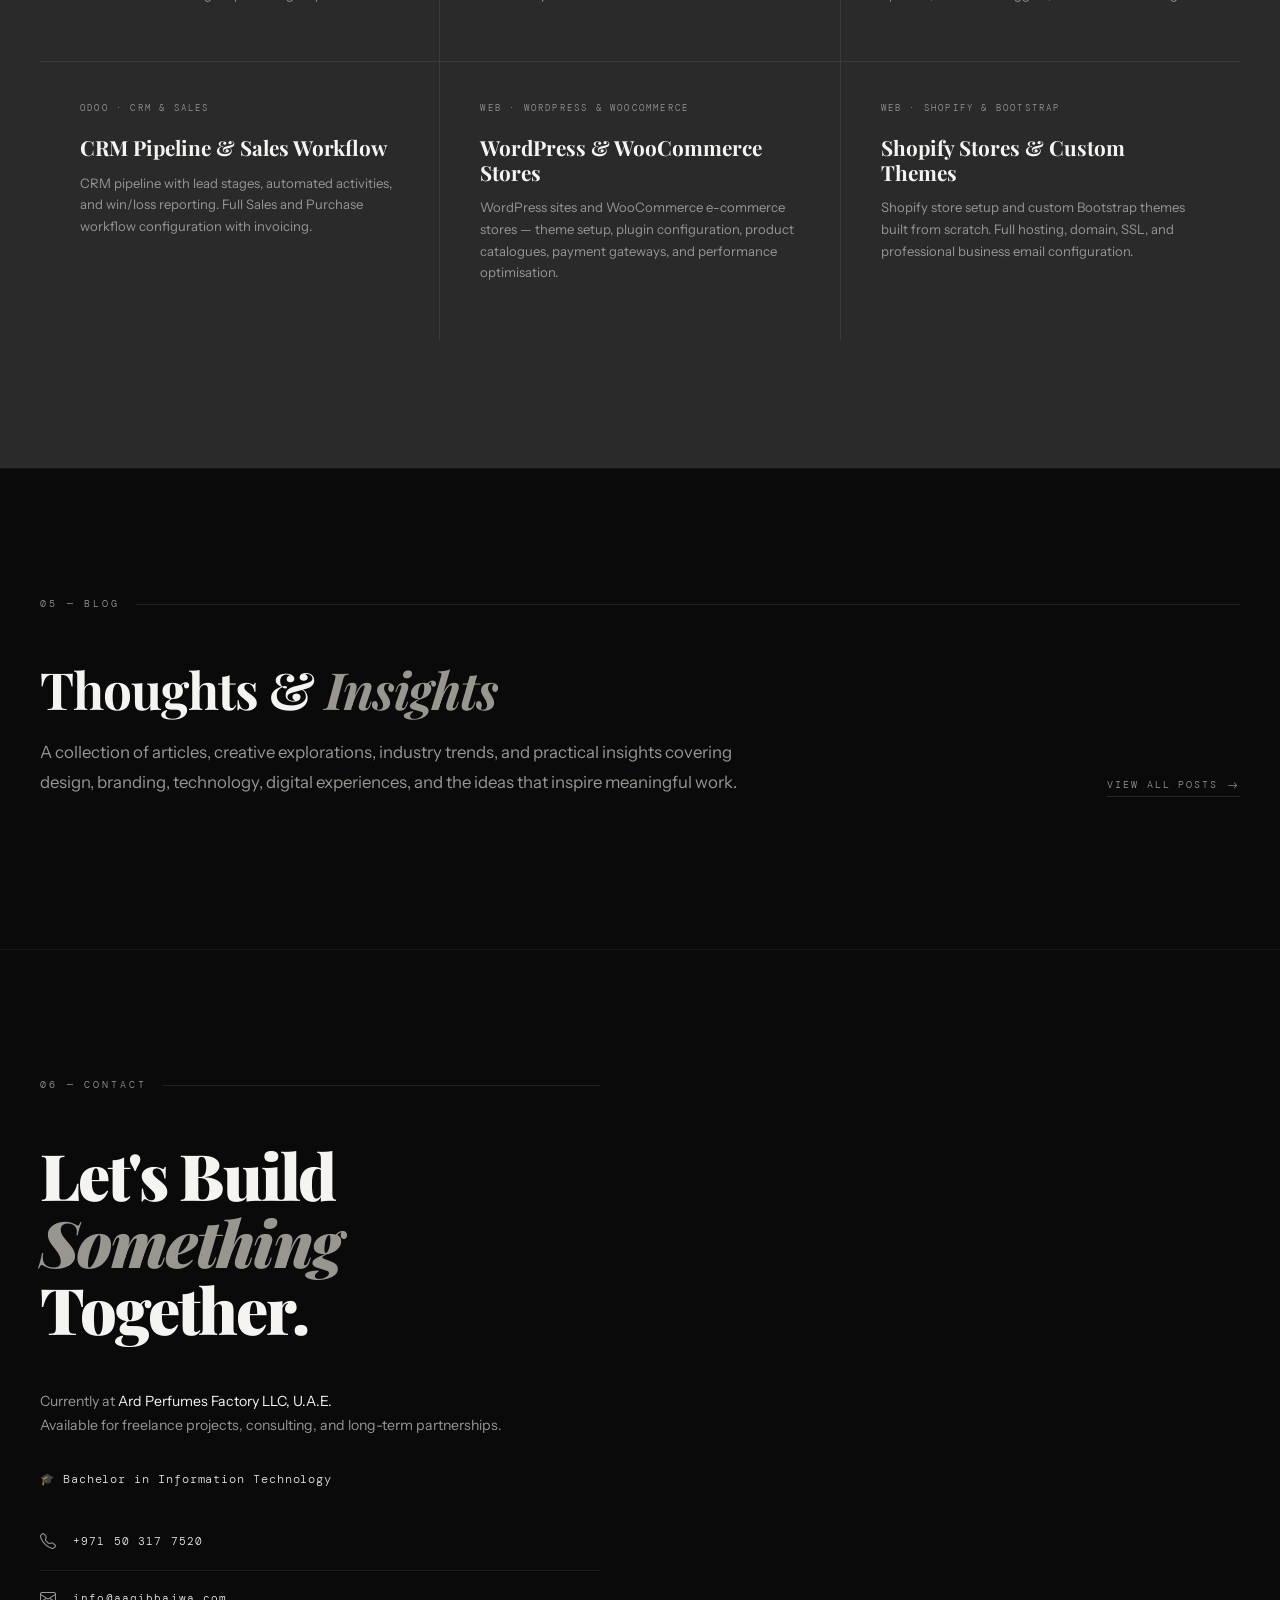
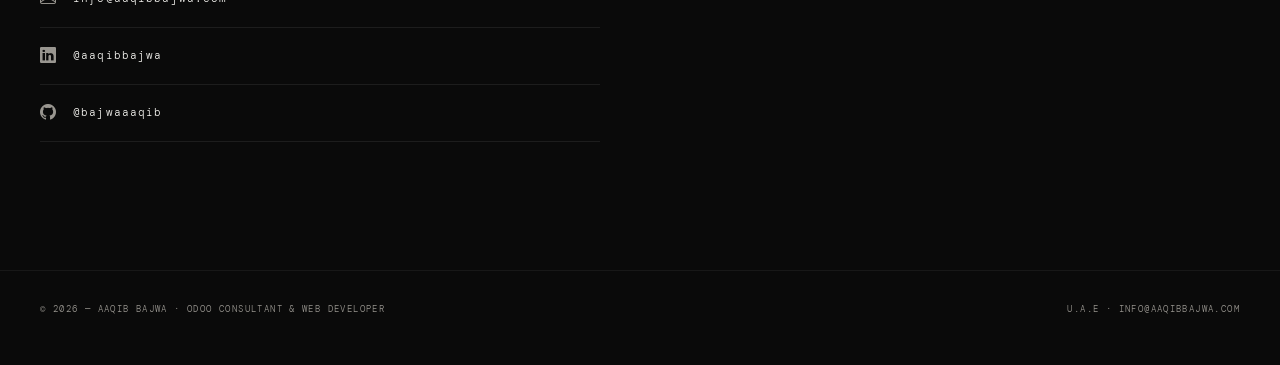
==== commit 07957860: "Update index.html" ====
--- a/index.html
+++ b/index.html
@@ -416,7 +416,7 @@
 <body>
 
 <nav>
-  <a href="index.html" class="nav-logo"><em>Aaqib Bajwa</em></a>
+  <a href="index.html" class="nav-logo">Aaqib Bajwa</a>
 
   <!-- Mobile Menu Button -->
   <button class="menu-toggle" id="menuToggle">
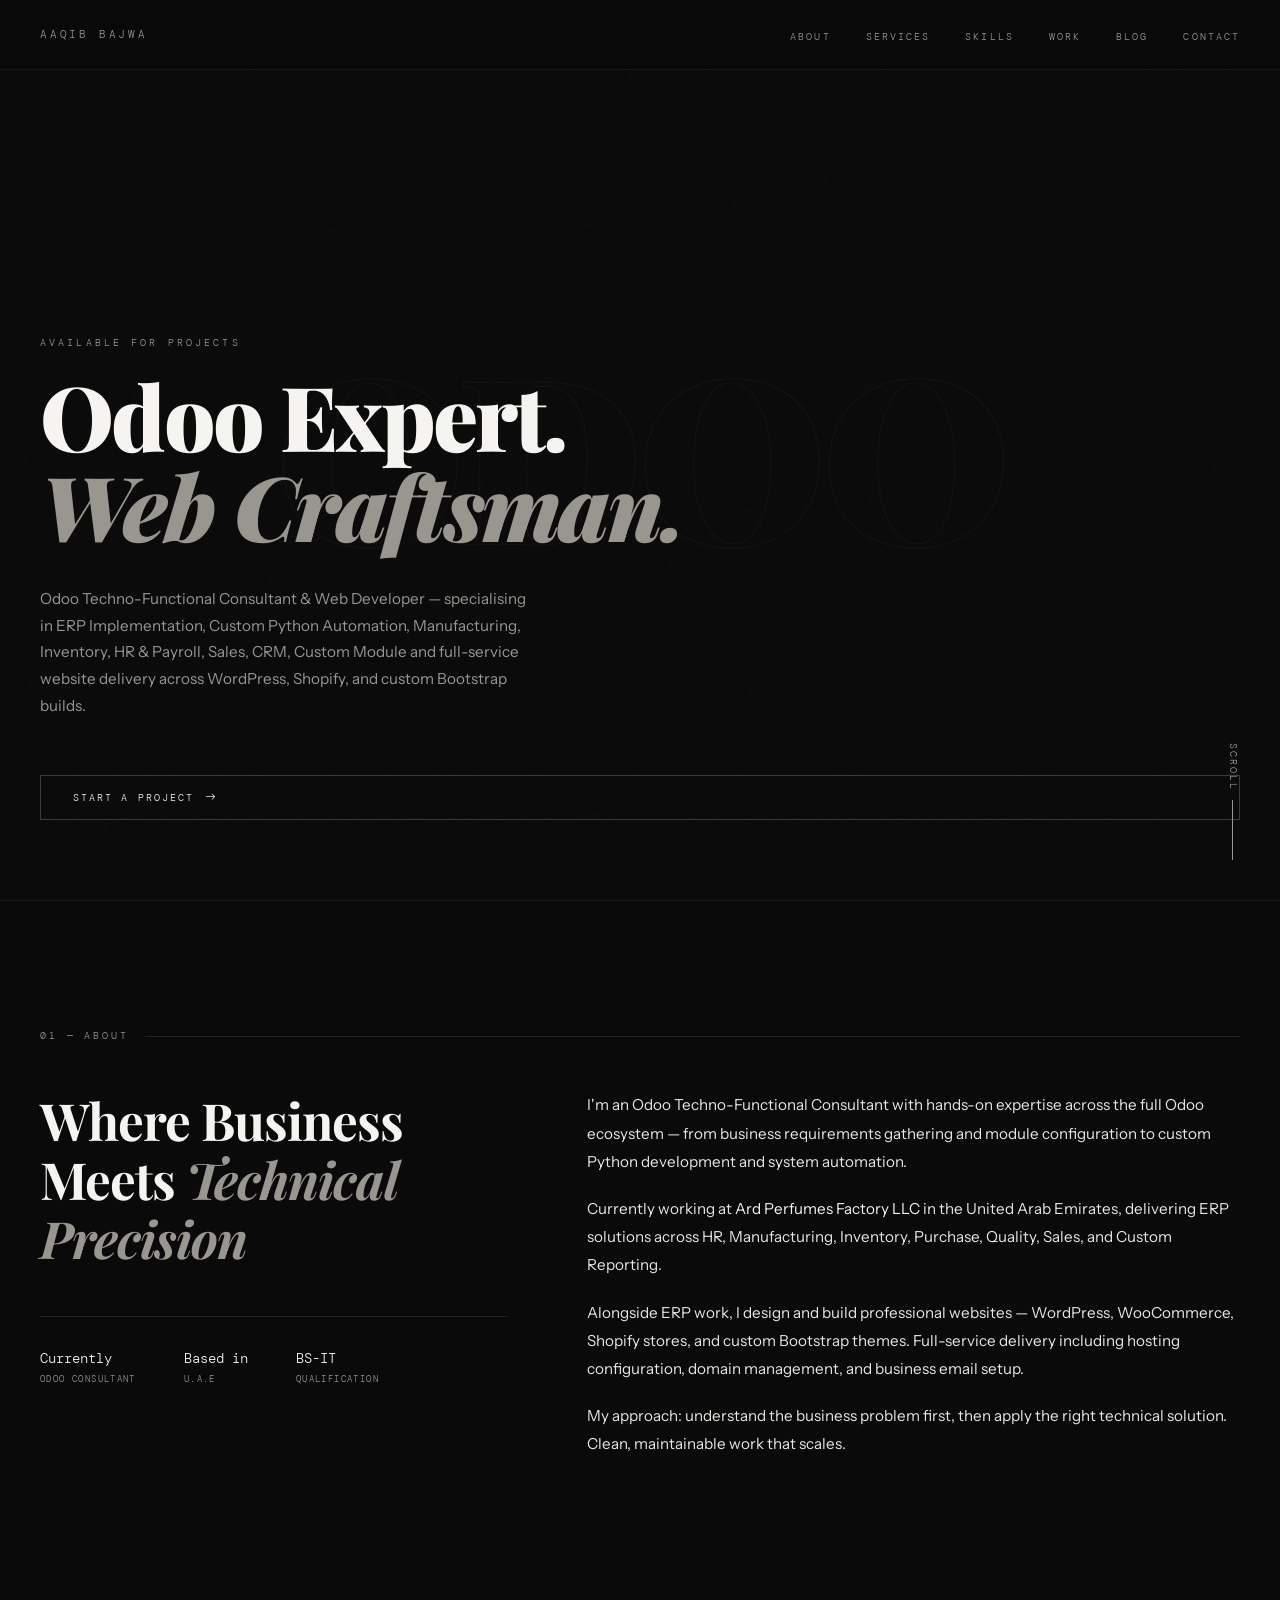
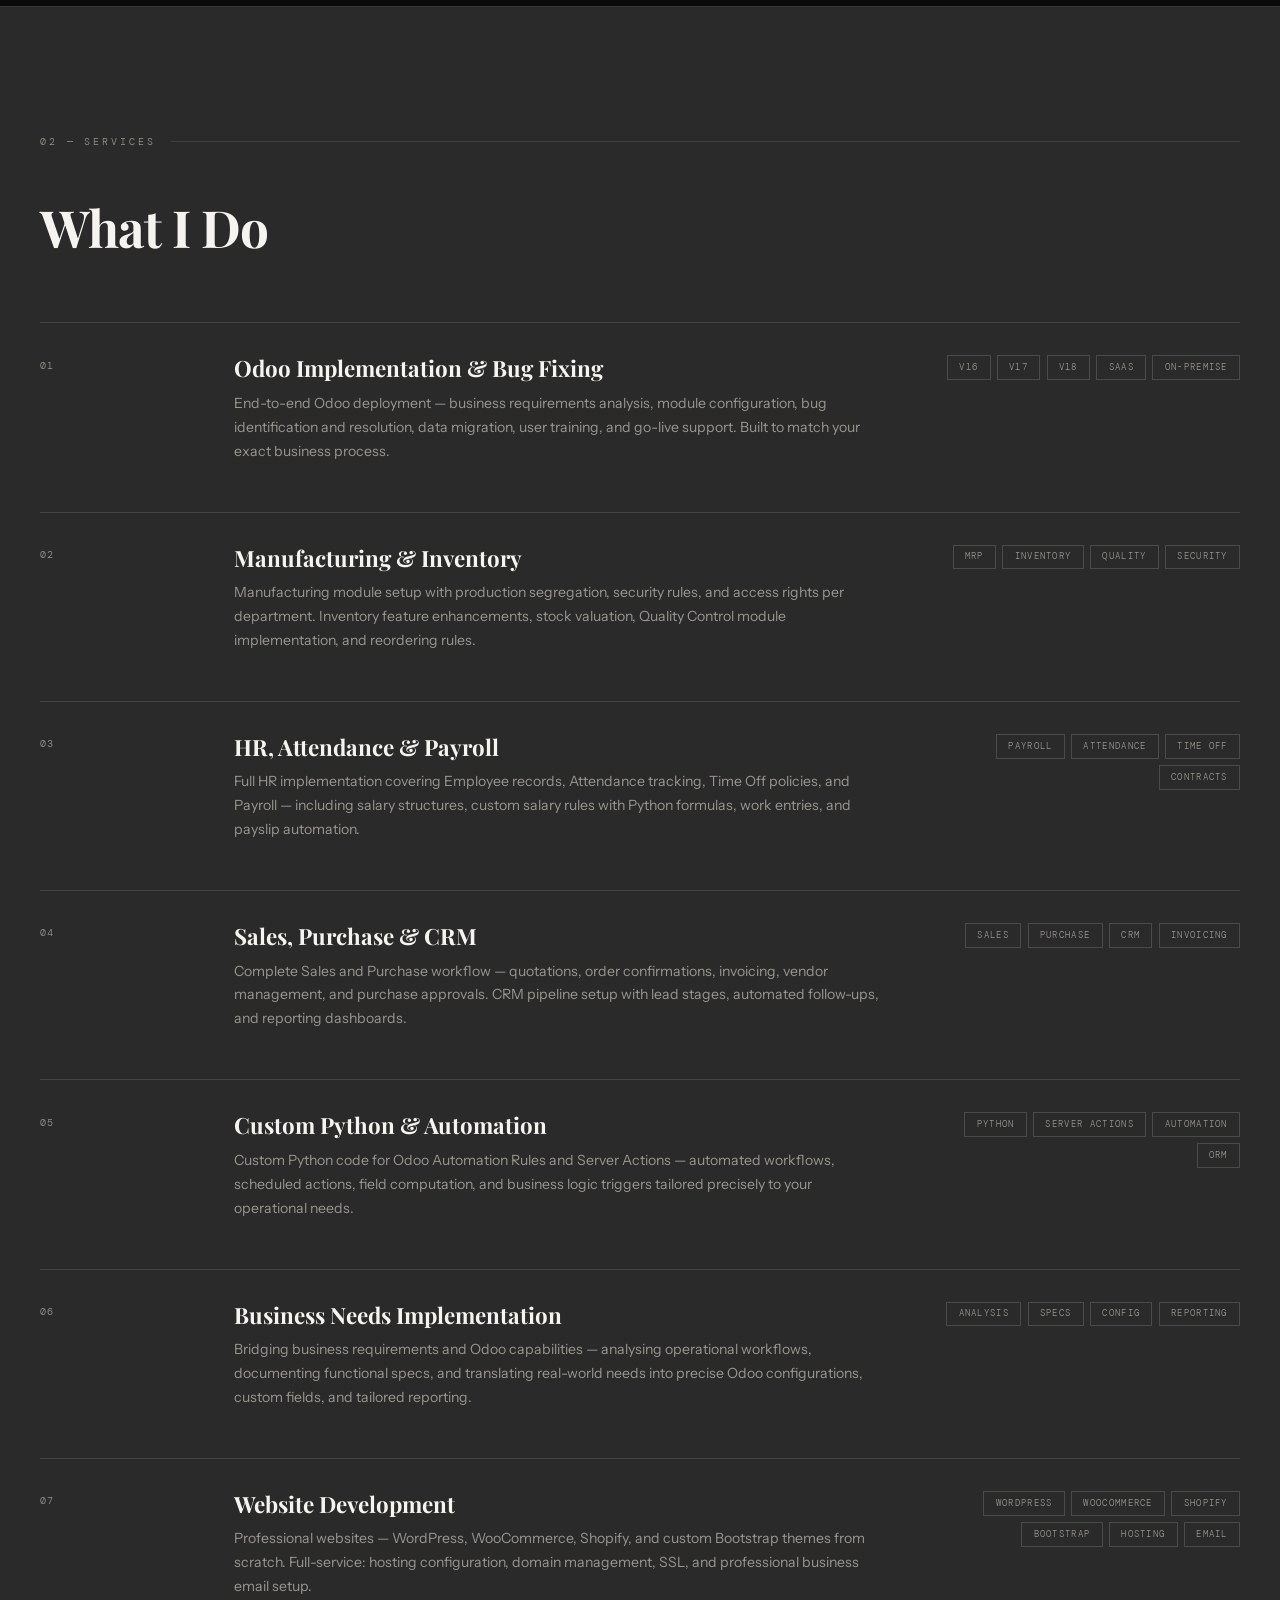
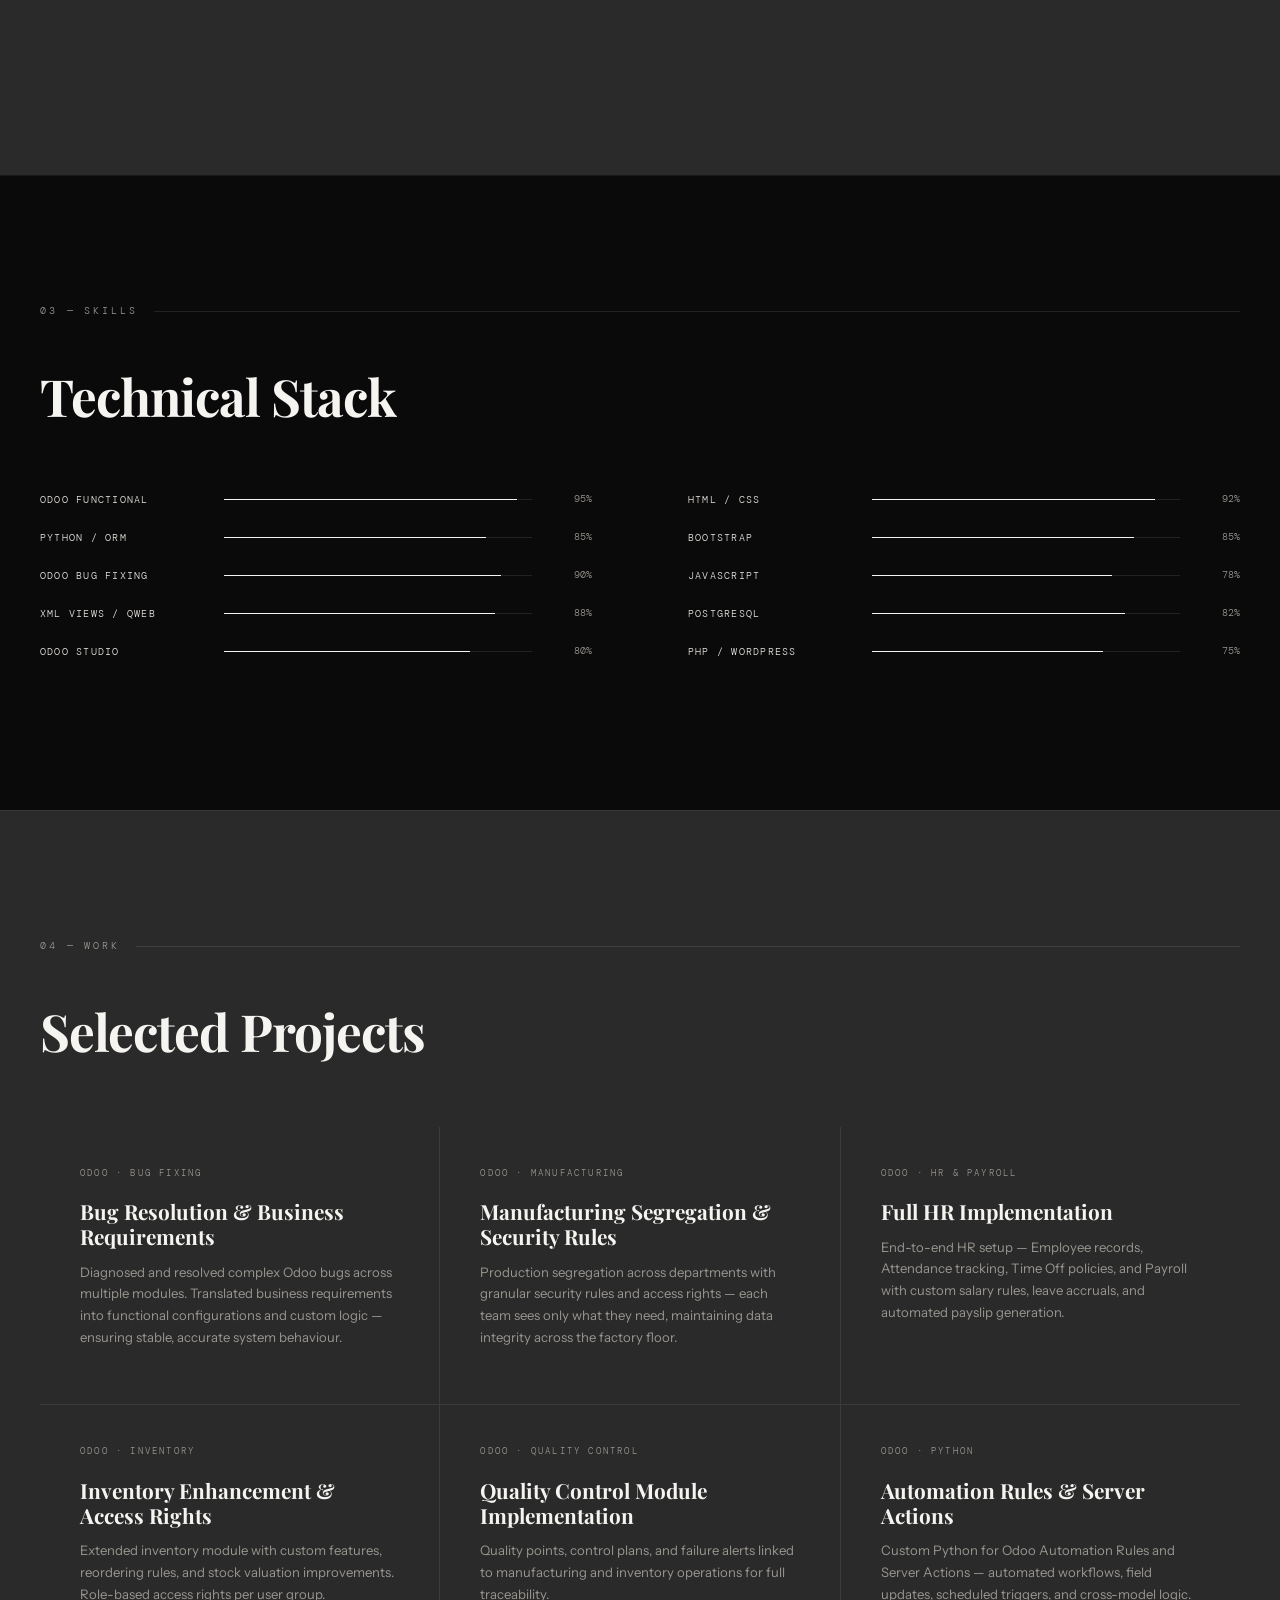
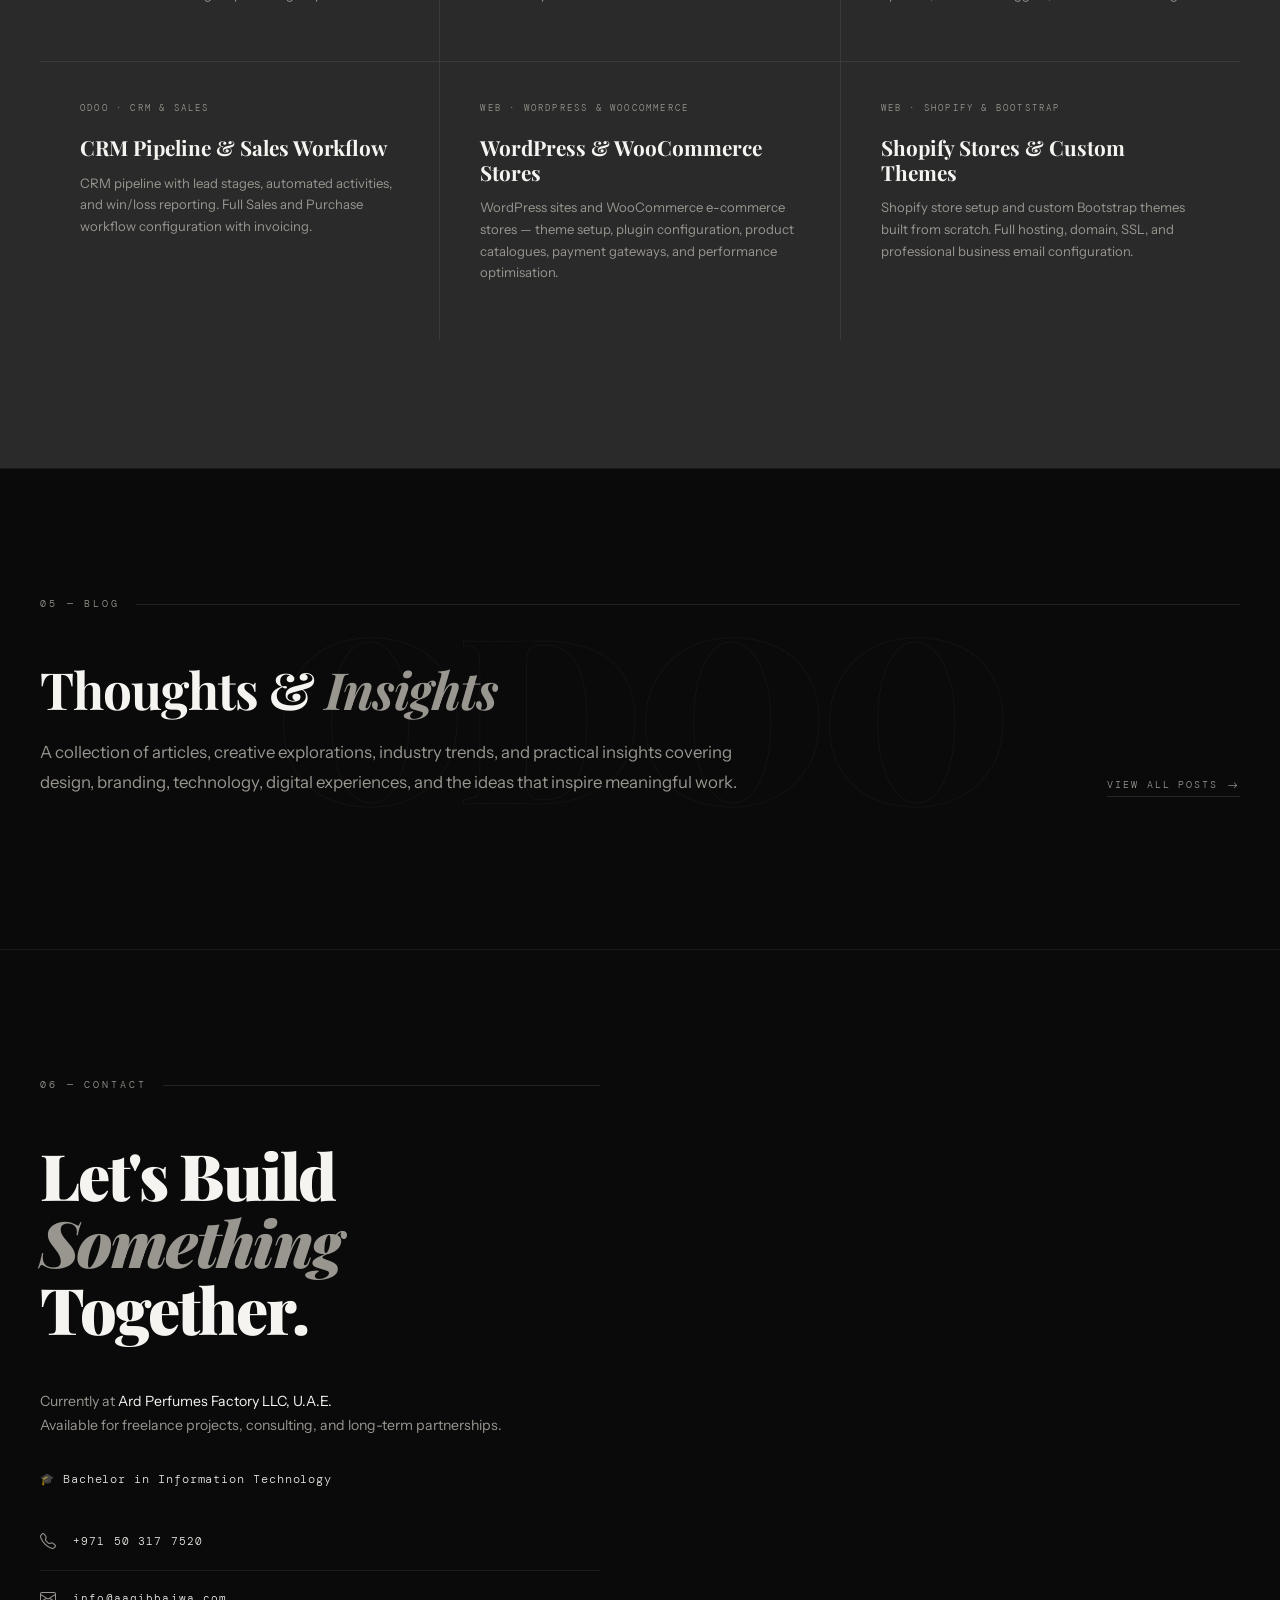
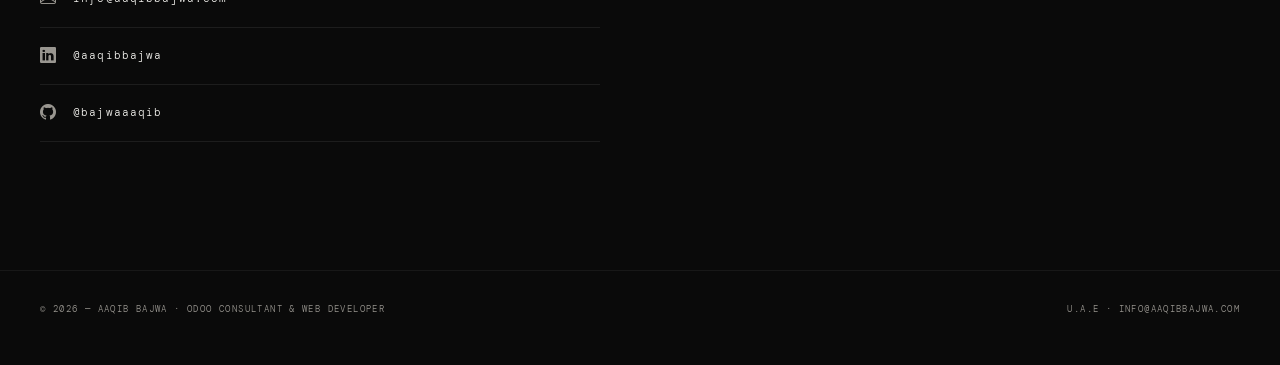
==== commit 1b60d4e0: "Update index.html" ====
--- a/index.html
+++ b/index.html
@@ -650,7 +650,7 @@
 <!-- BLOG TEASER -->
 <section id="blog">
     <div class="section-label">05 — Blog</div>
-
+<div class="hero-bg-text">ODOO</div>
     <div style="display:flex;justify-content:space-between;align-items:flex-end;gap:2rem;flex-wrap:wrap;margin-bottom:1.5rem;">
         <div style="max-width:700px;">
             <h2 class="section-heading reveal" style="margin-bottom:1rem;">
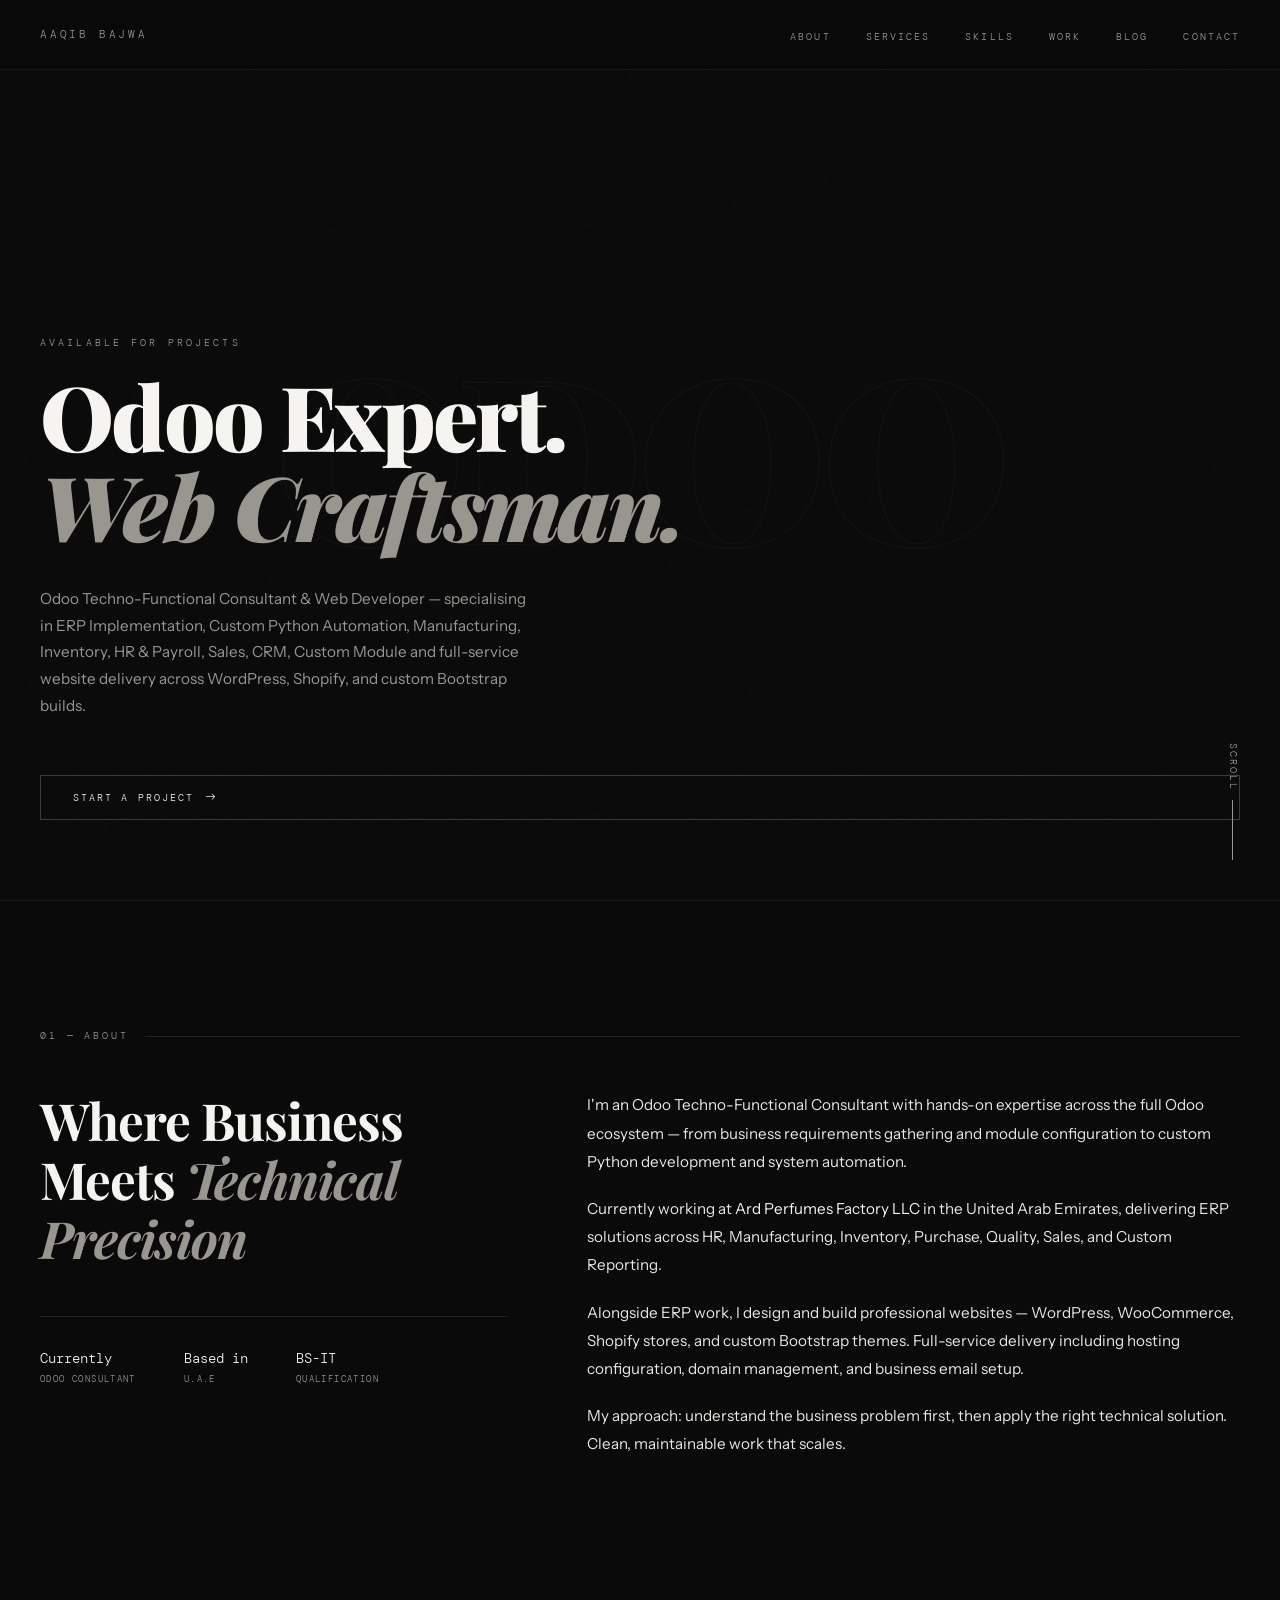
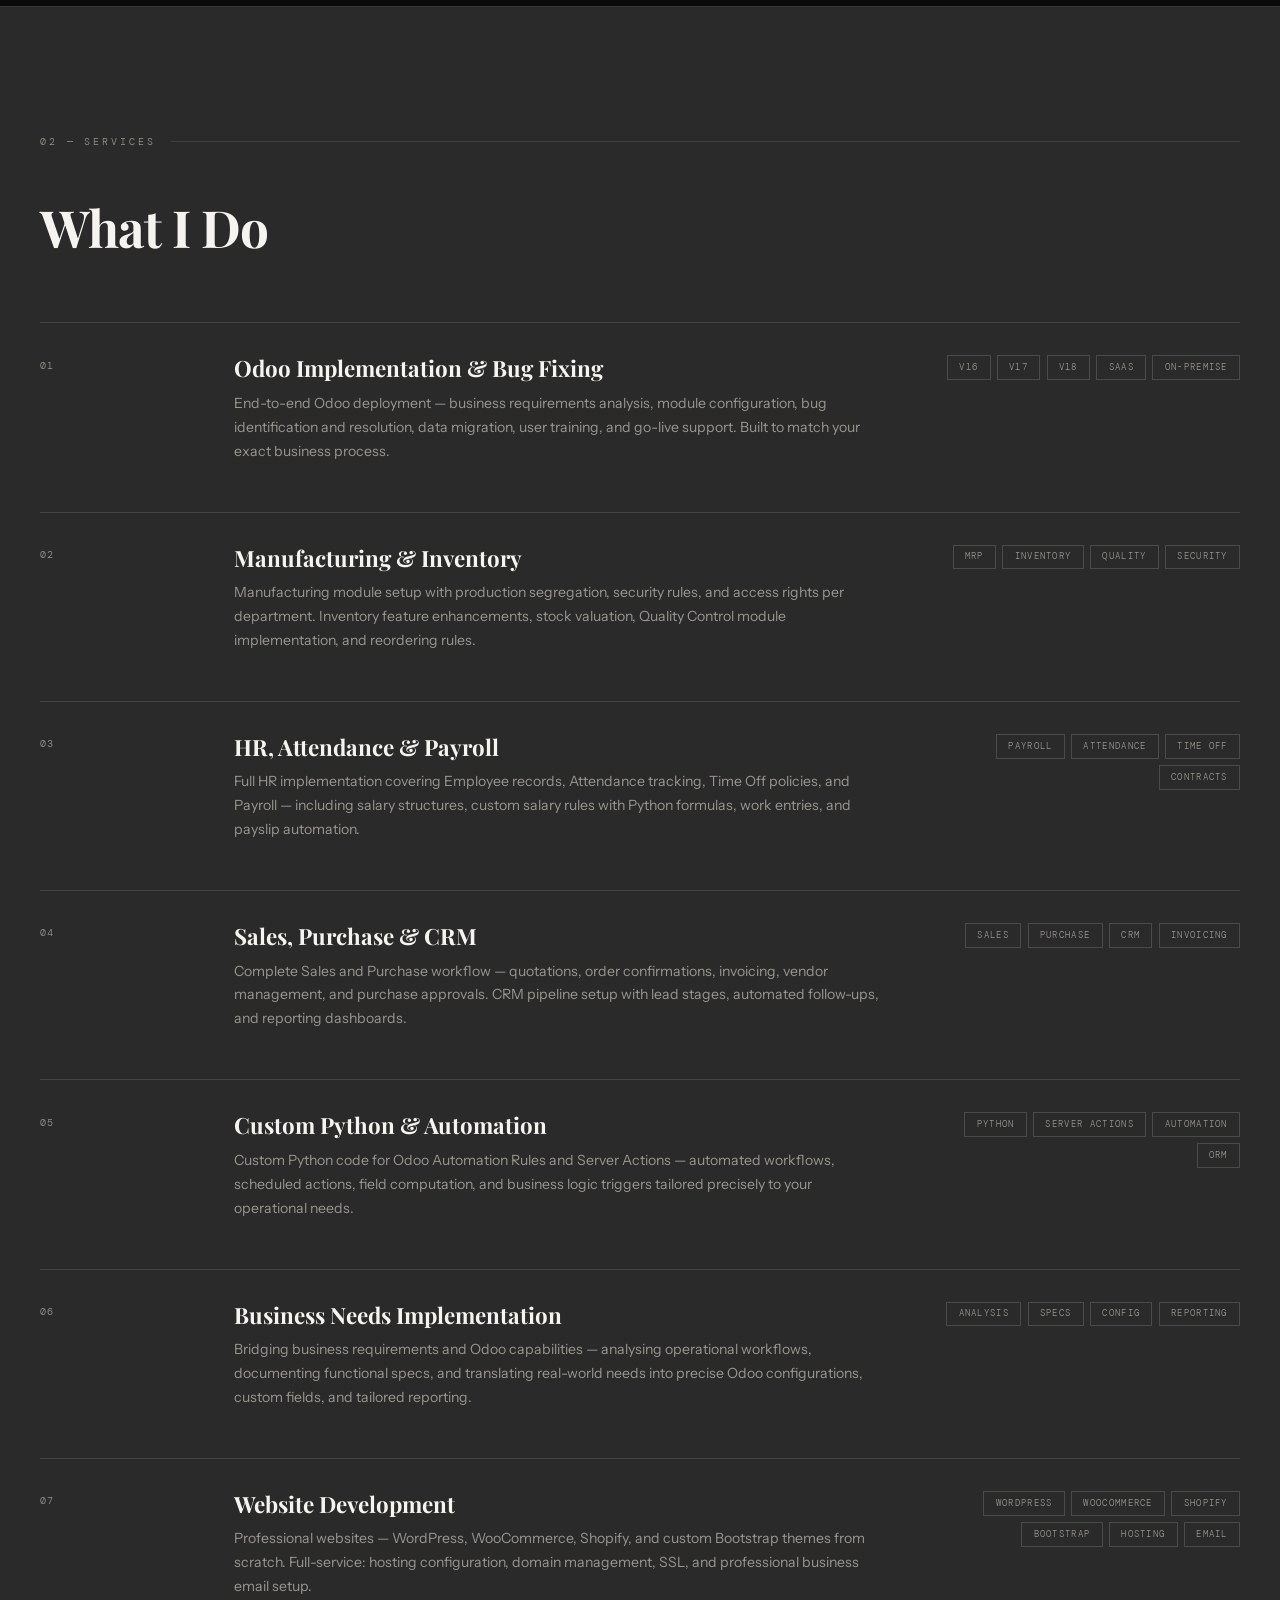
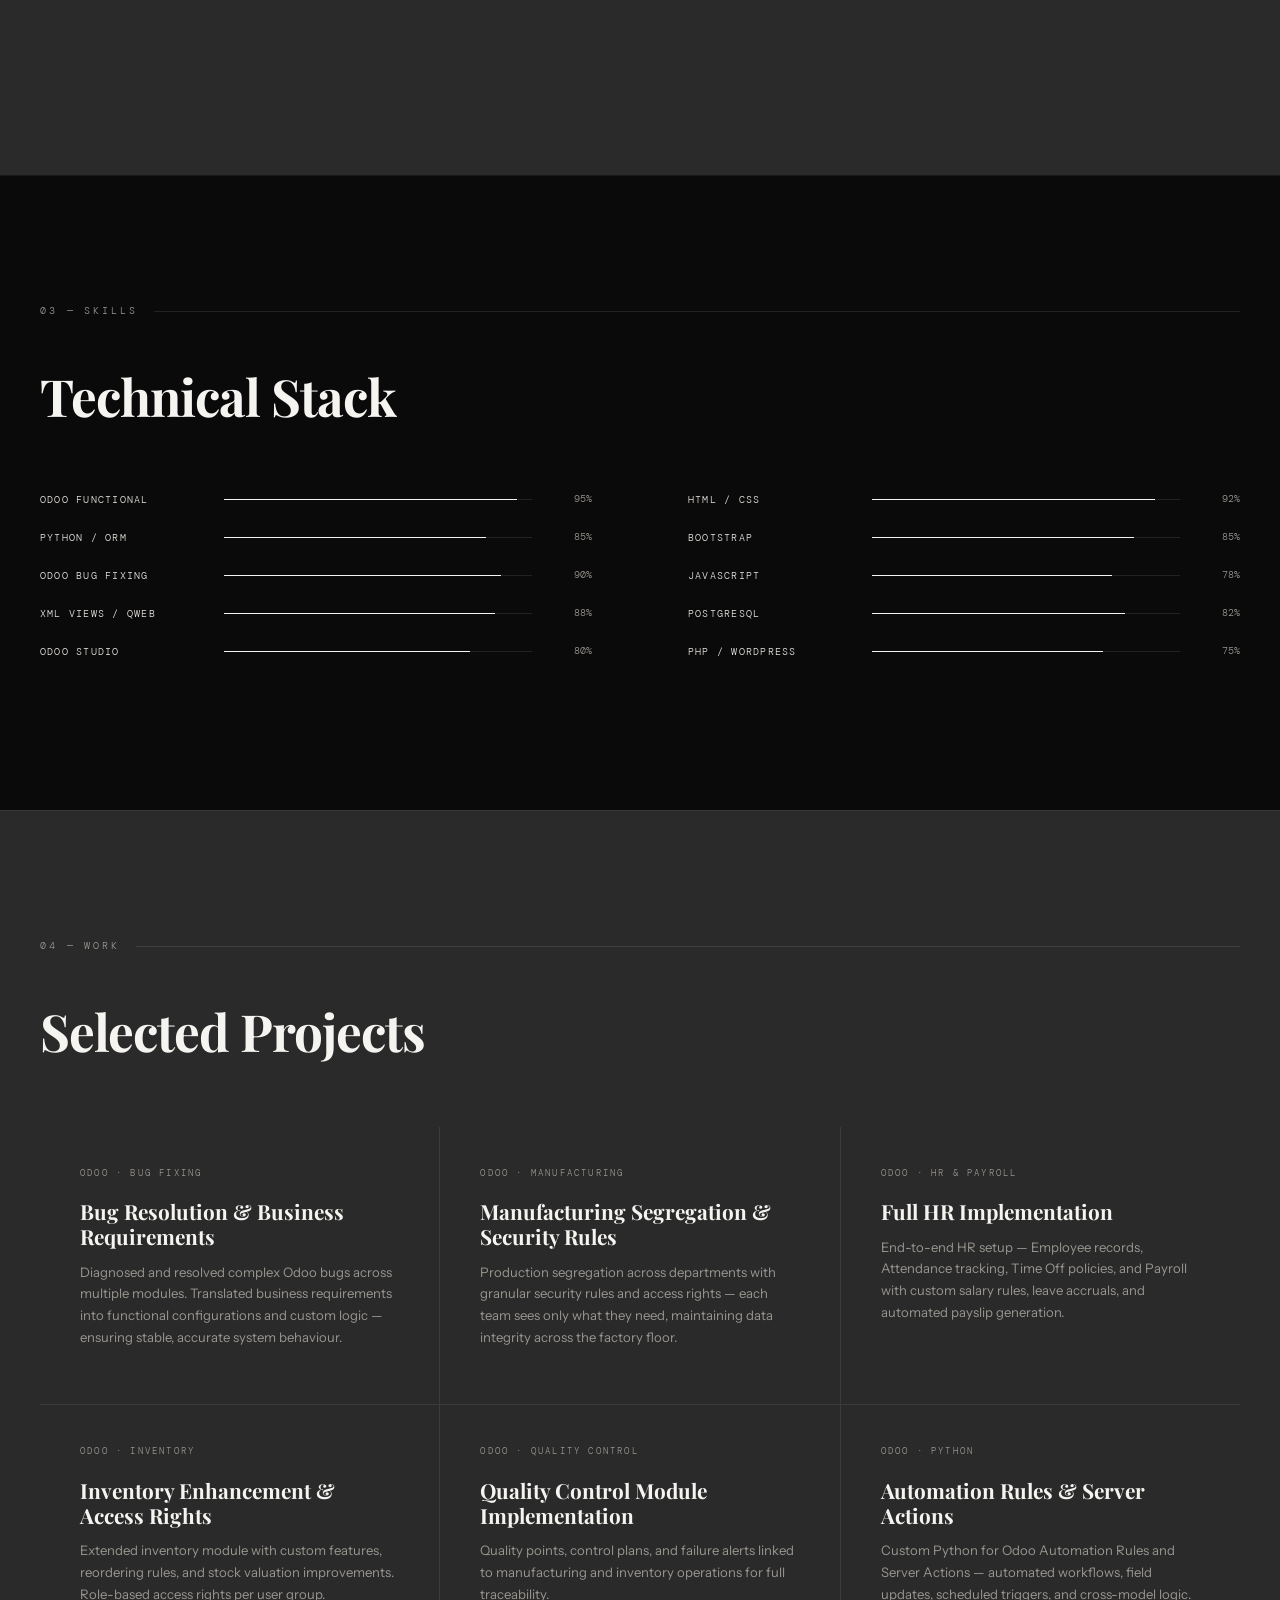
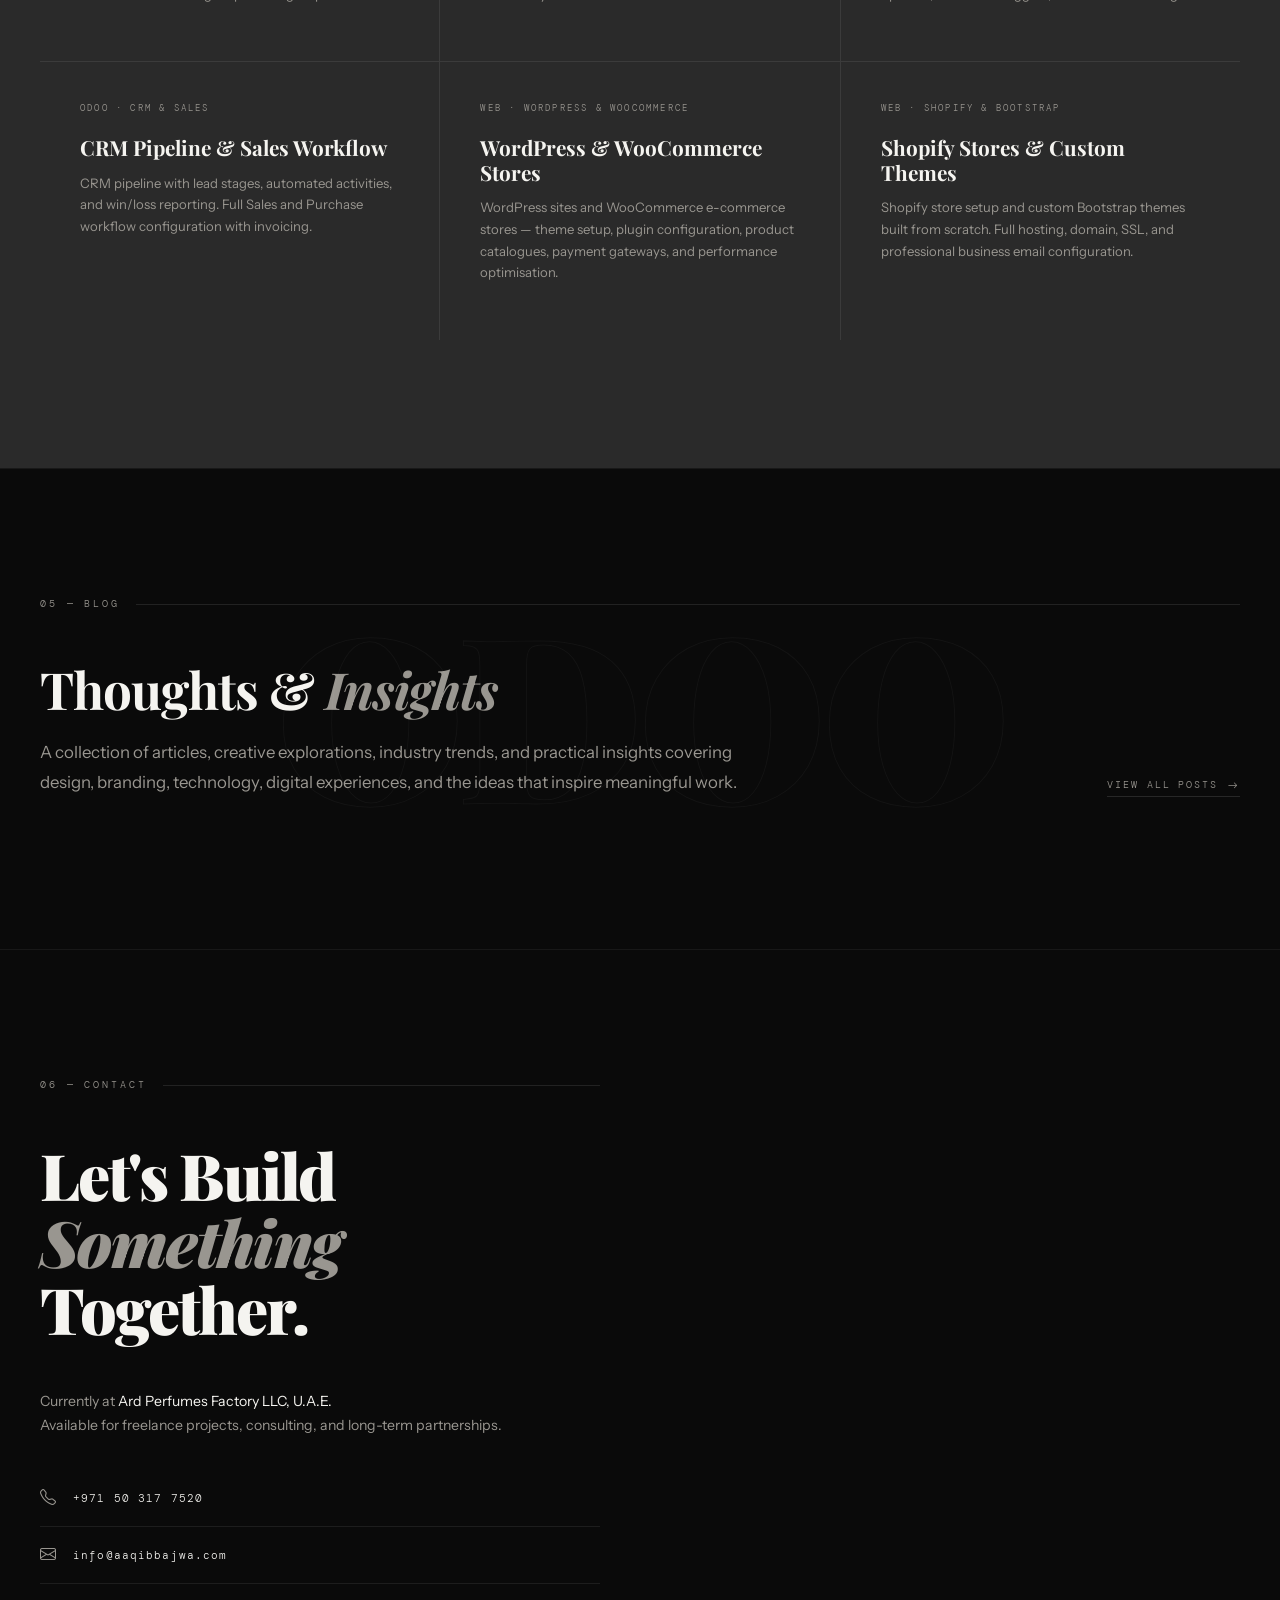
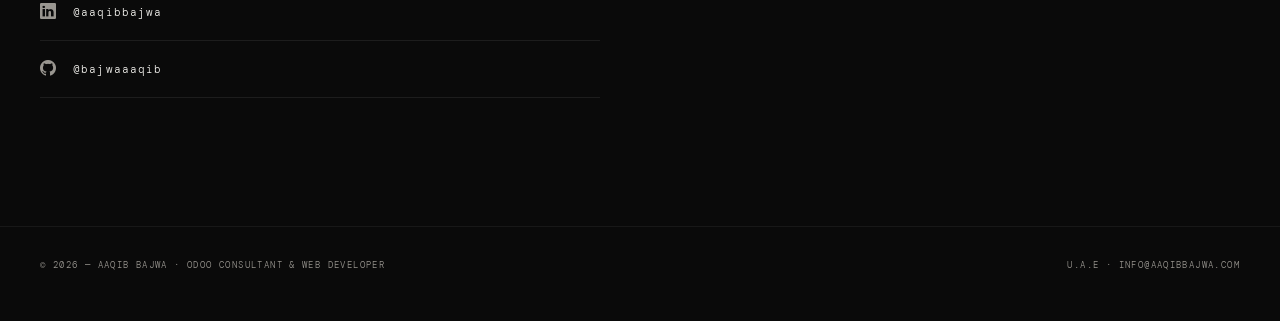
==== commit 06b280f5: "Update index.html" ====
--- a/index.html
+++ b/index.html
@@ -678,7 +678,6 @@
     <h2 class="contact-heading reveal">Let's Build<br><em>Something</em><br>Together.</h2>
     <div class="contact-info reveal" style="margin-top:3rem;">
       <p>Currently at <strong style="color:var(--white);">Ard Perfumes Factory LLC, U.A.E.</strong><br>Available for freelance projects, consulting, and long-term partnerships.</p>
-      <p style="font-family:'DM Mono',monospace;font-size:0.72rem;letter-spacing:0.08em;color:var(--gray-soft);margin-bottom:1.5rem;">🎓 Bachelor in Information Technology</p>
       <a href="tel:+971503177520" class="contact-link"><i class="bi bi-telephone"></i> +971 50 317 7520</a>
       <a href="mailto:info@aaqibbajwa.com" class="contact-link"><i class="bi bi-envelope"></i> info@aaqibbajwa.com</a>
       <a href="https://www.linkedin.com/in/aaqibbajwa/" target="_blank" class="contact-link"><i class="bi bi-linkedin"></i>@aaqibbajwa</a>
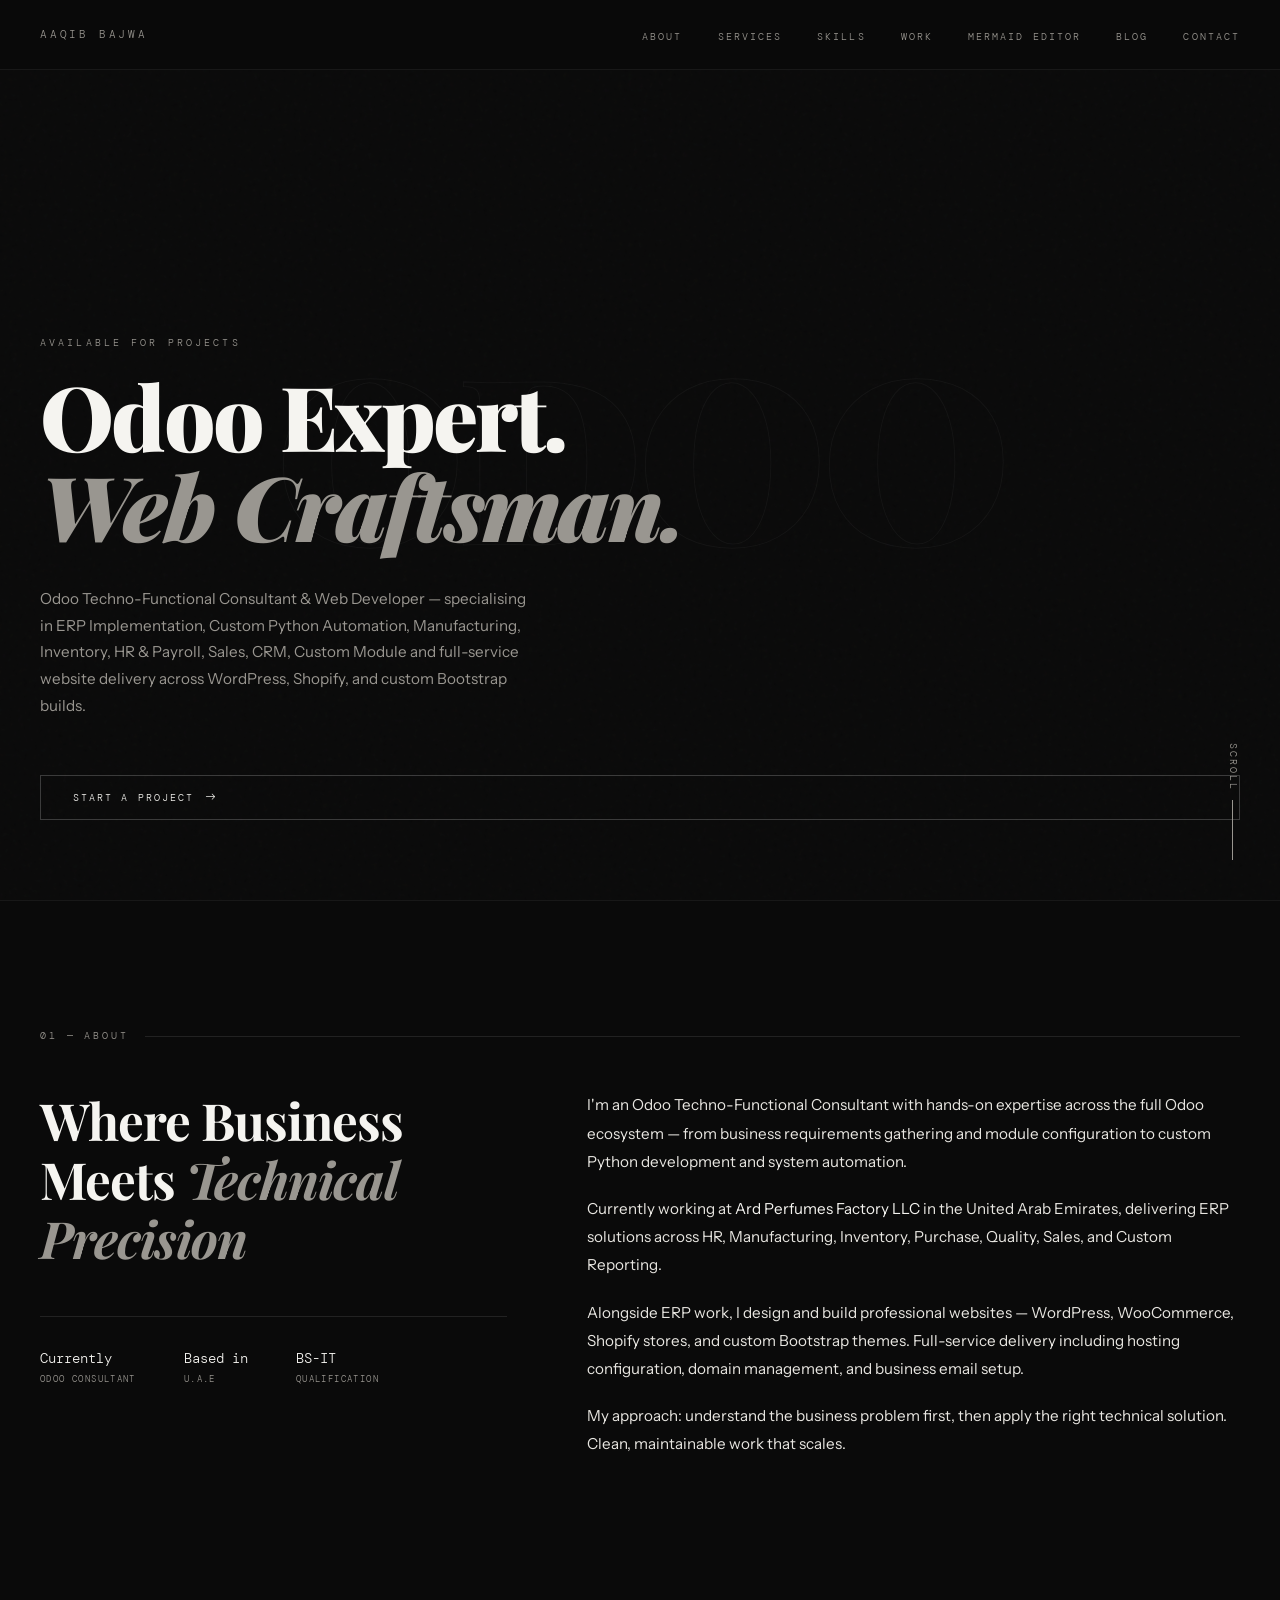
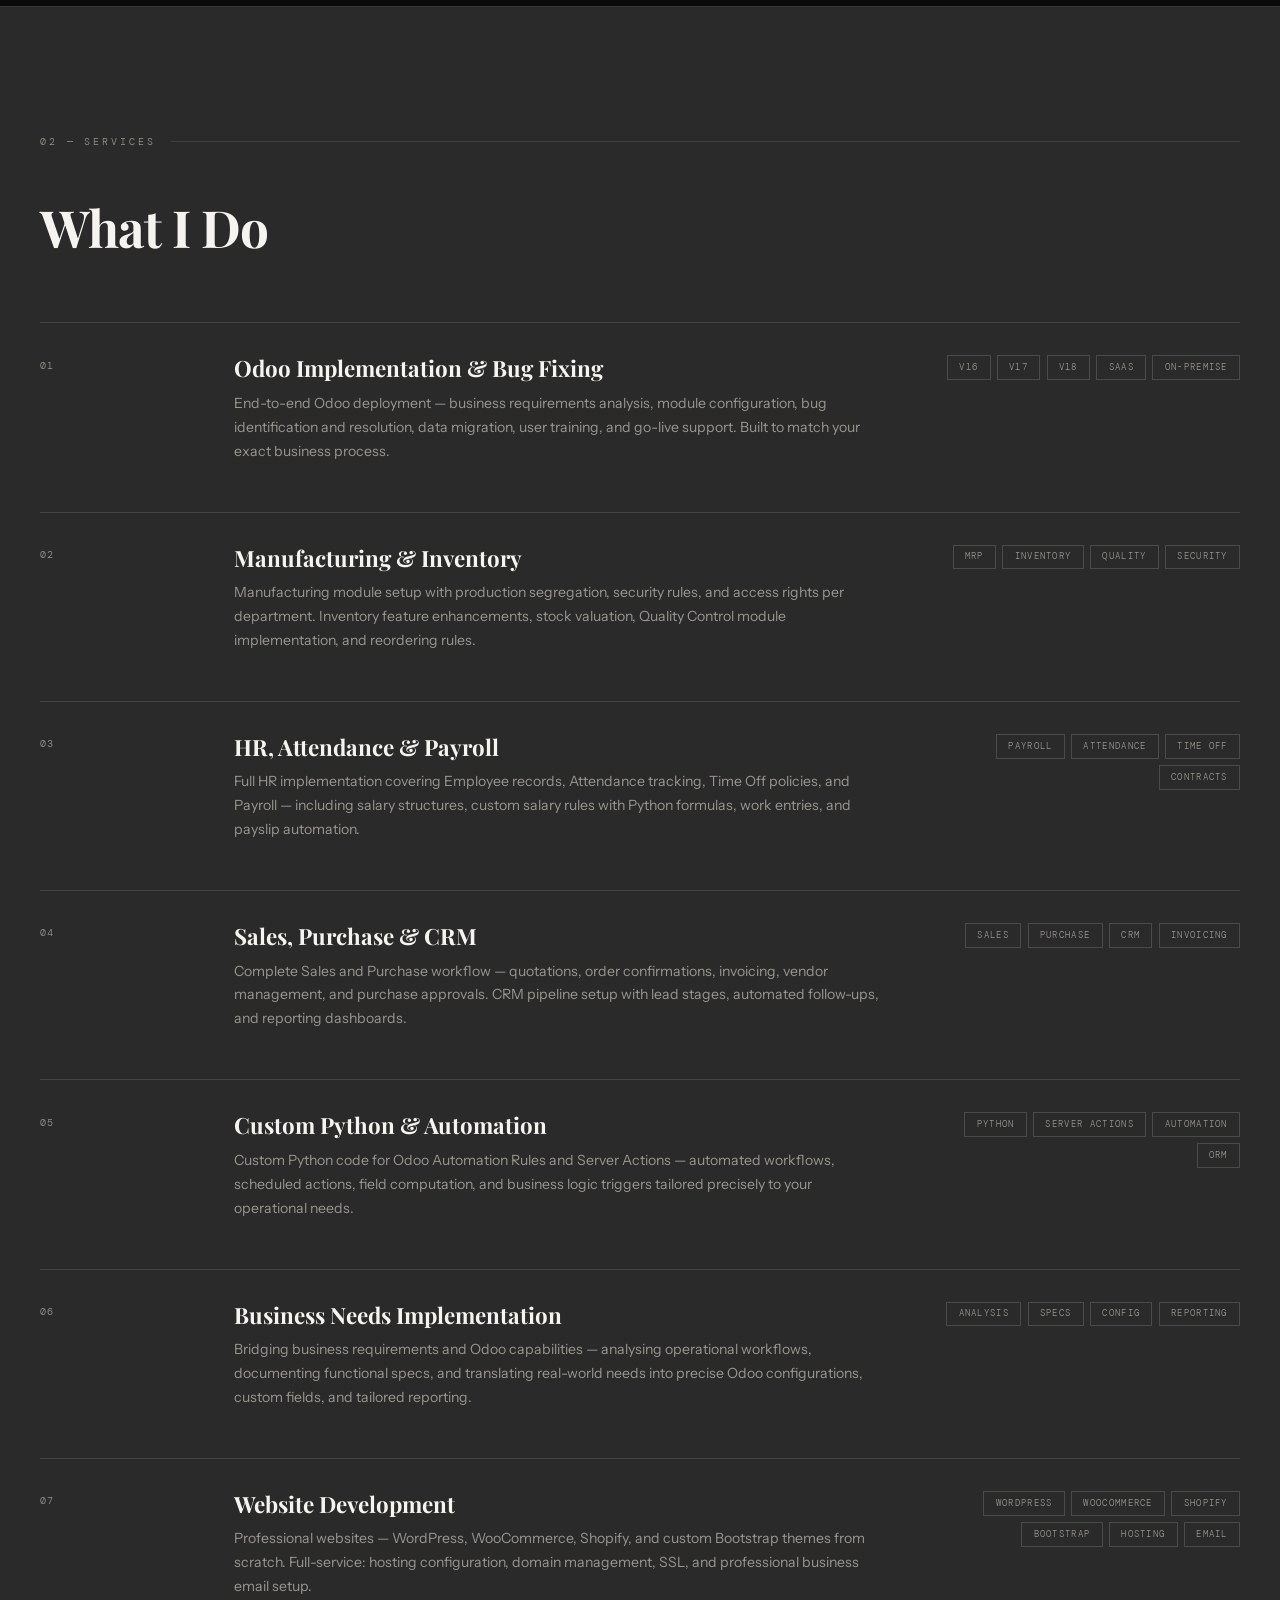
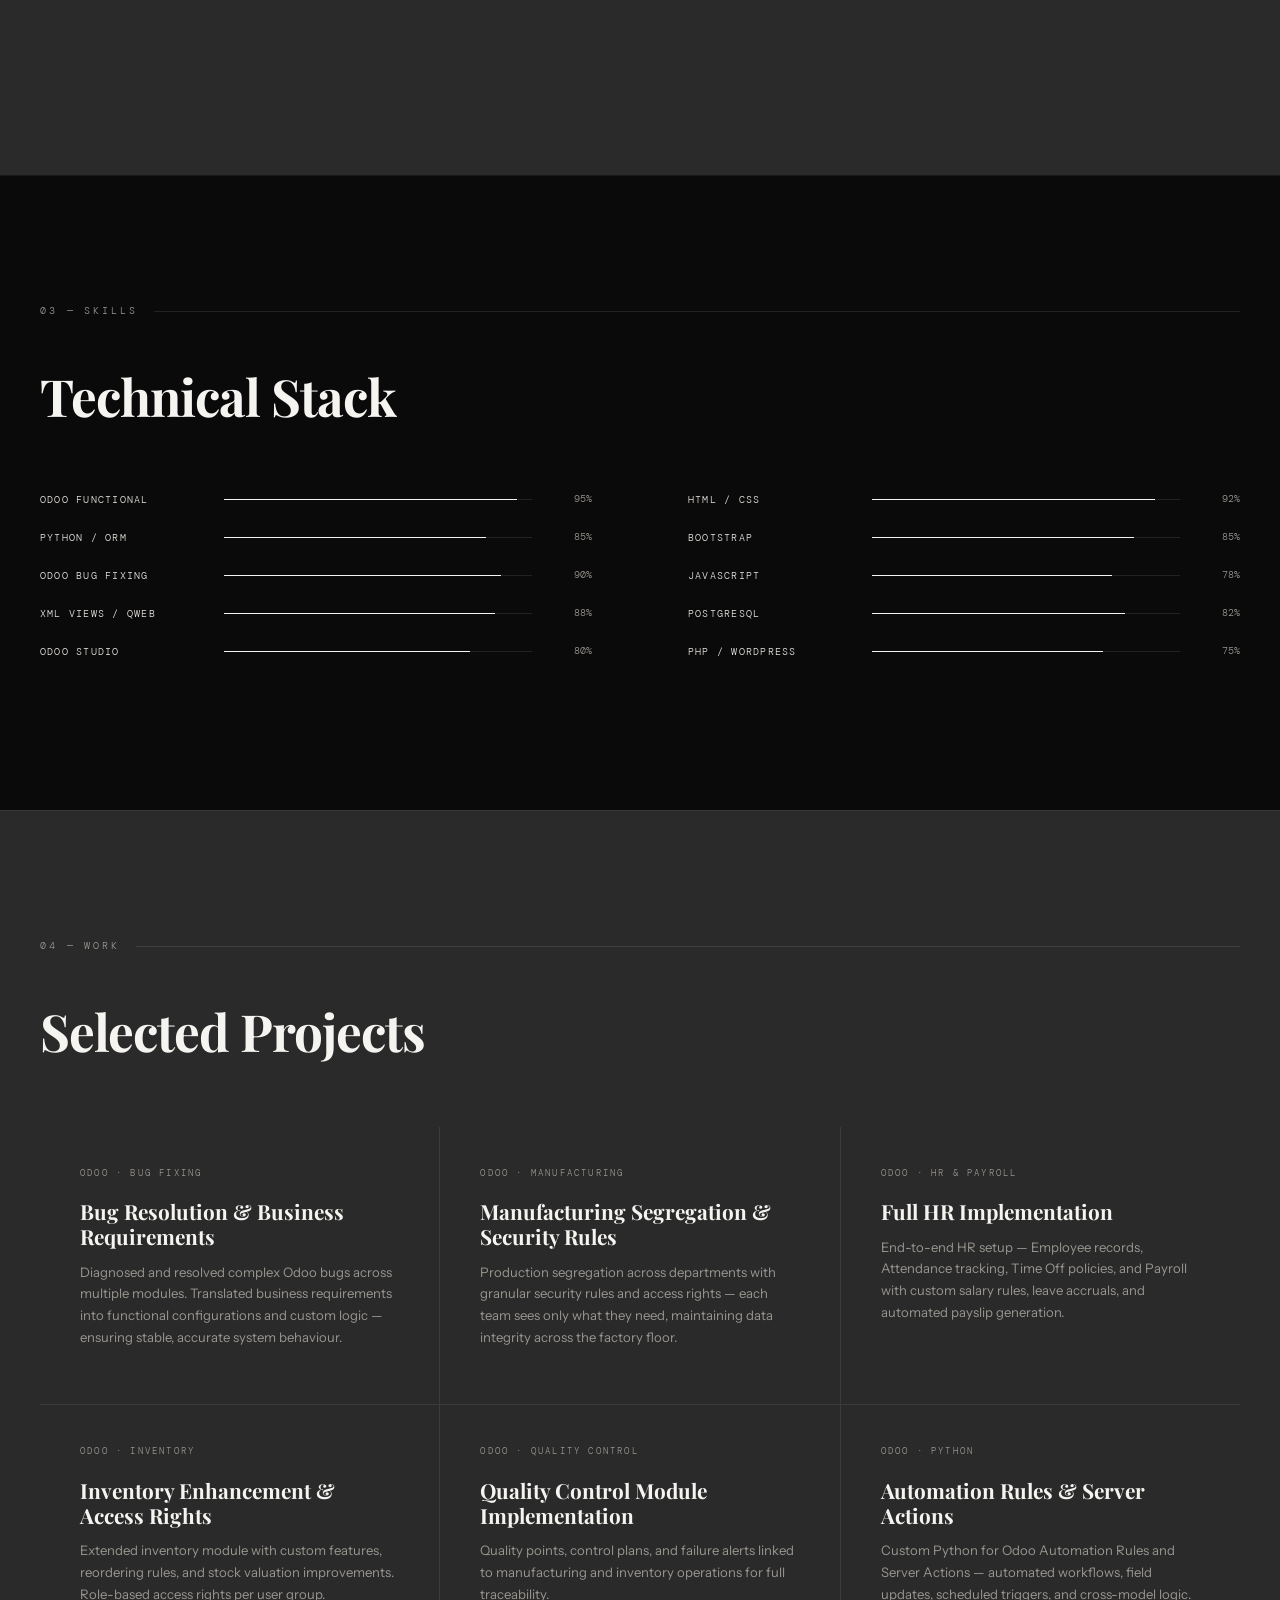
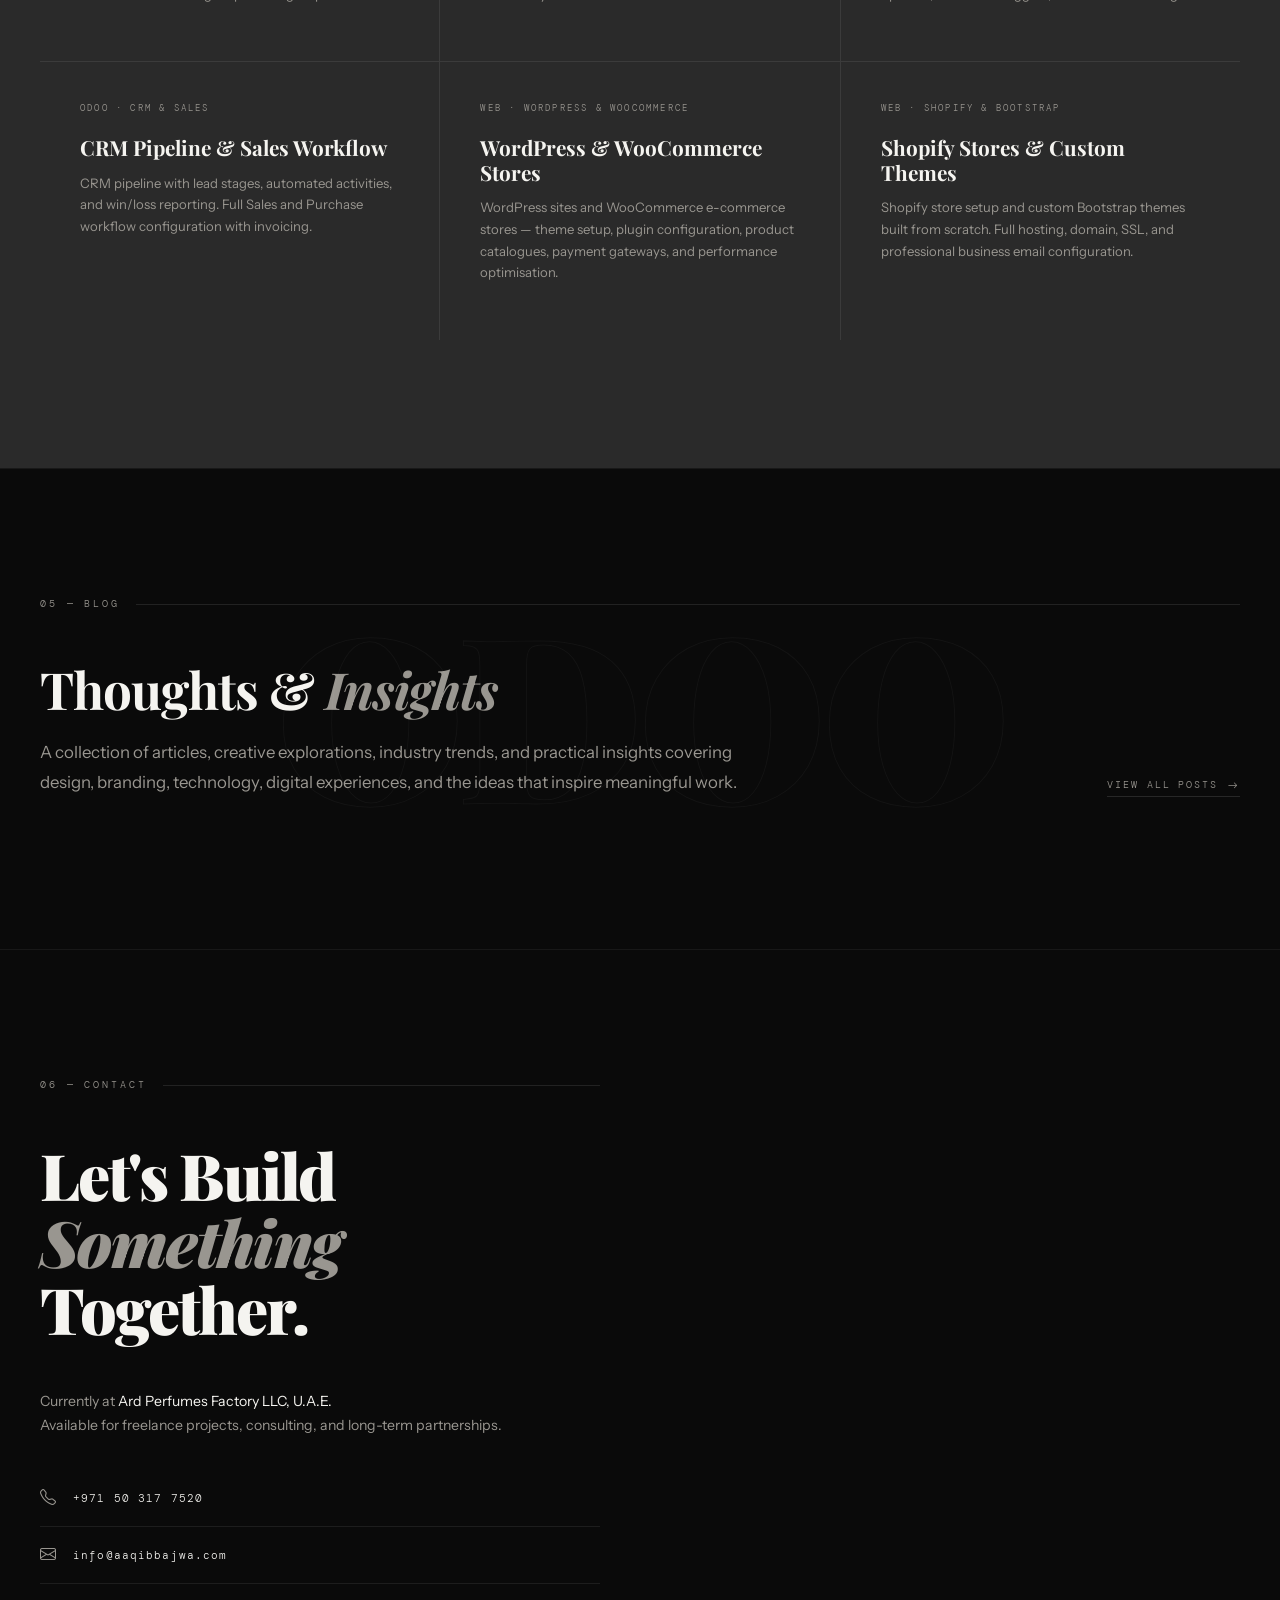
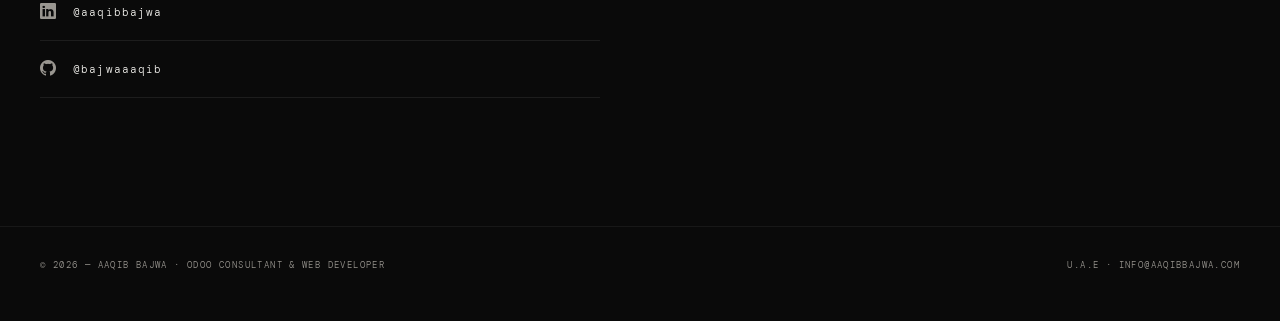
==== commit 9cc4bdc7: "Mermaid Editor Menu Added" ====
--- a/index.html
+++ b/index.html
@@ -429,6 +429,7 @@
     <a href="#services">Services</a>
     <a href="#skills">Skills</a>
     <a href="#portfolio">Work</a>
+    <a href="https://www.aaqibbajwa.com/mermaid/">Mermaid Editor</a>
     <a href="#blog">Blog</a>
     <a href="#contact">Contact</a>
   </div>
